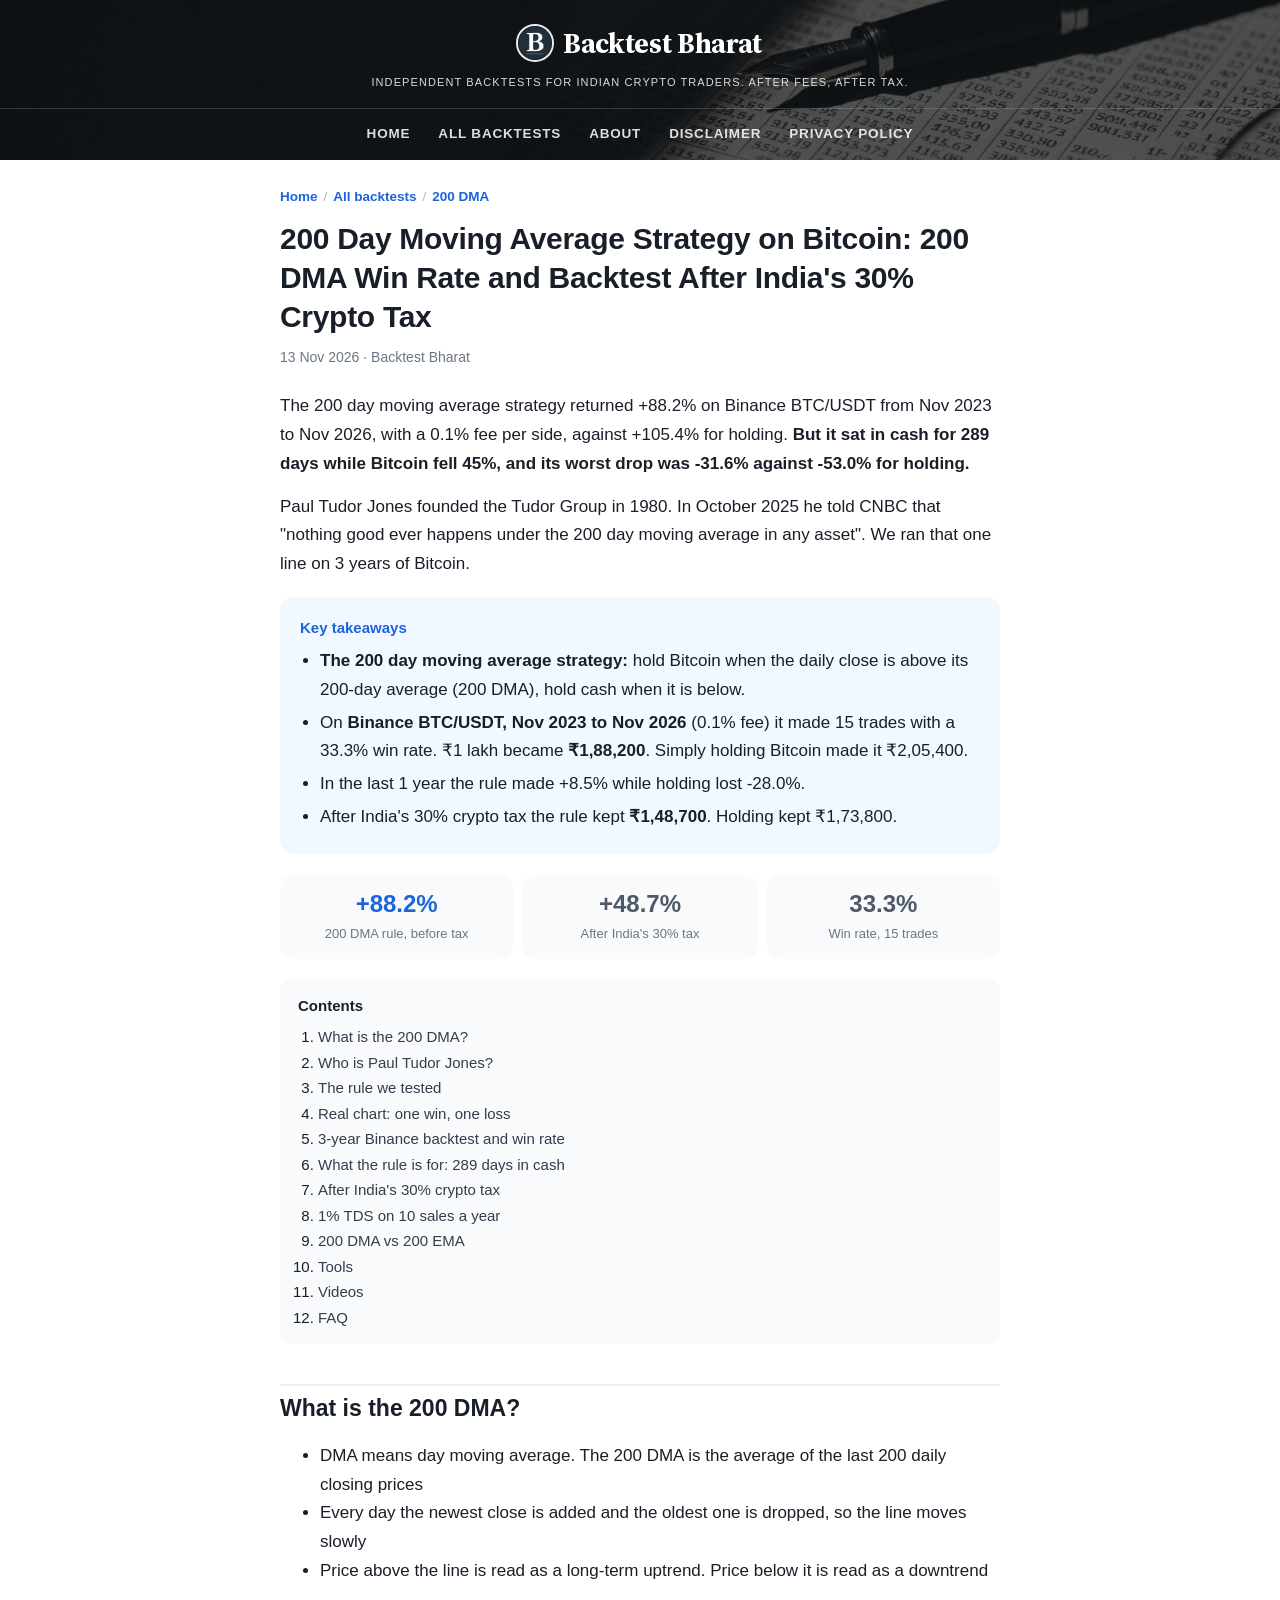
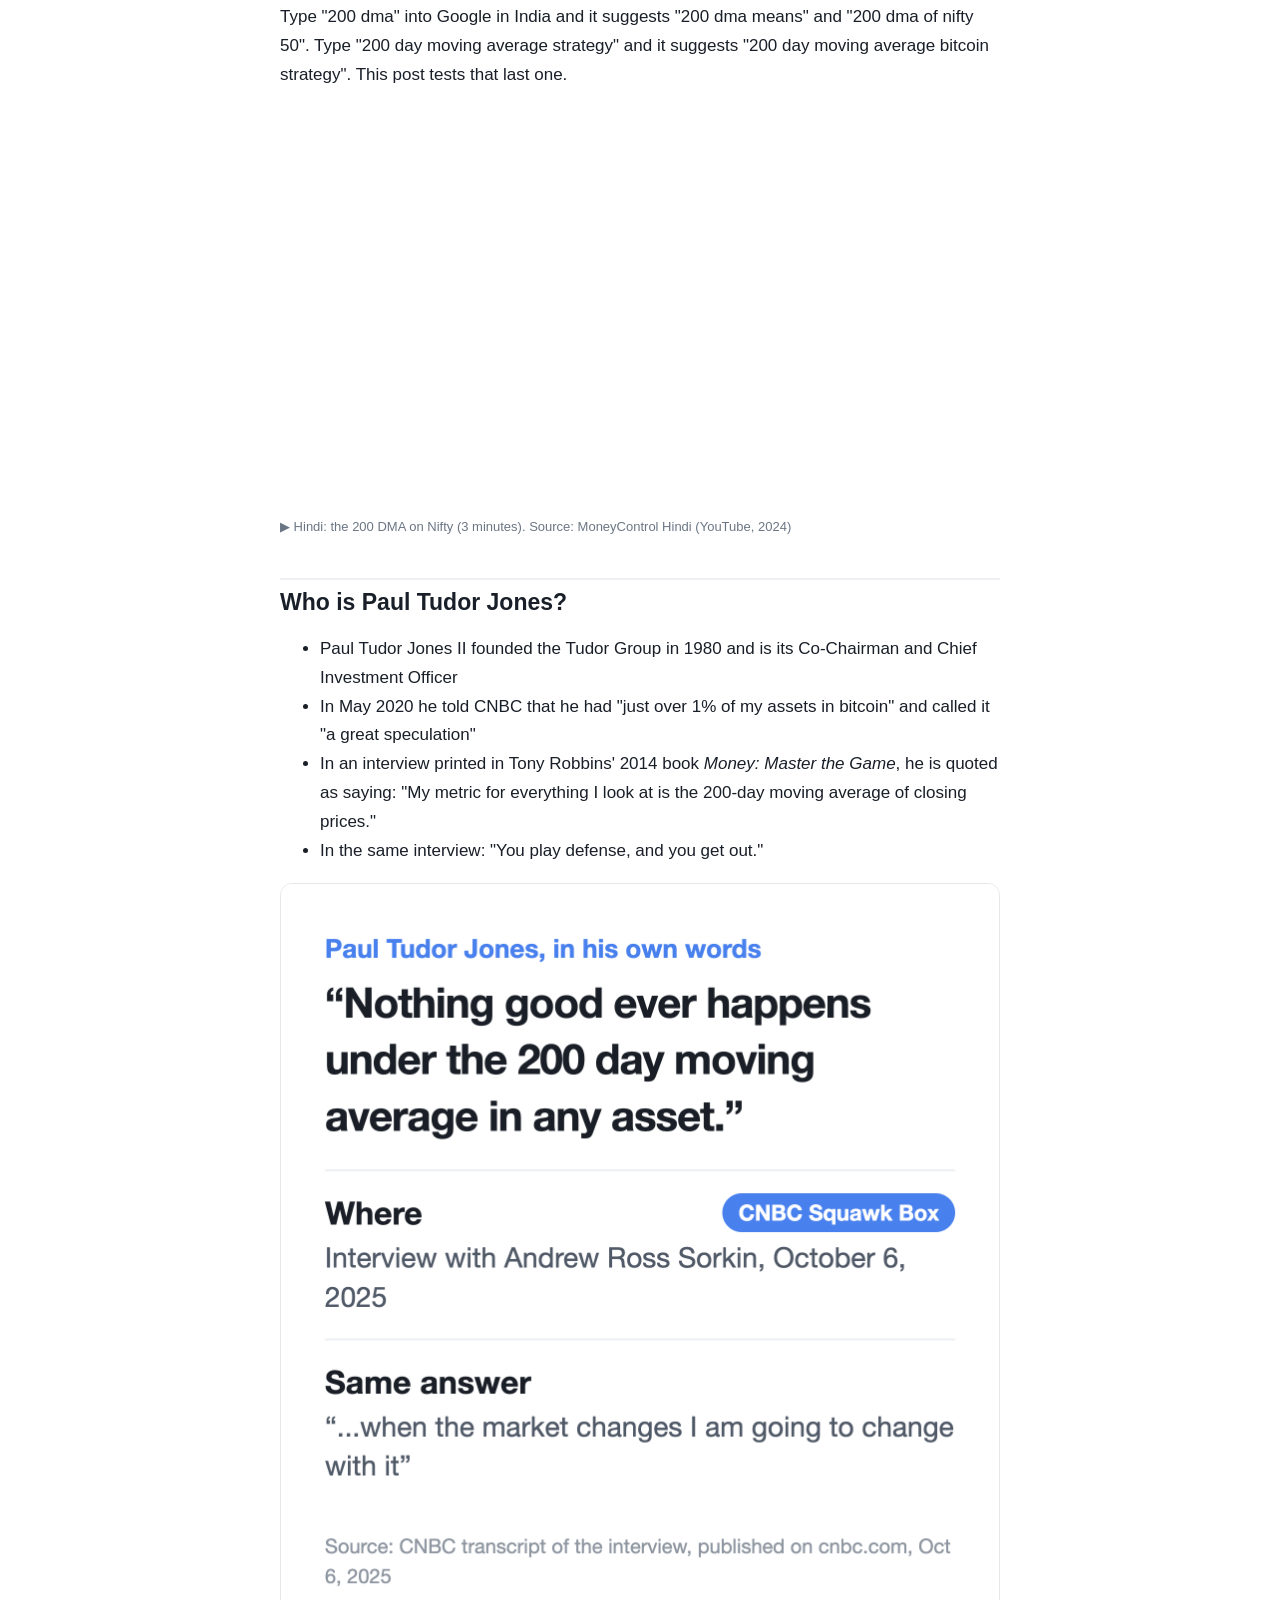
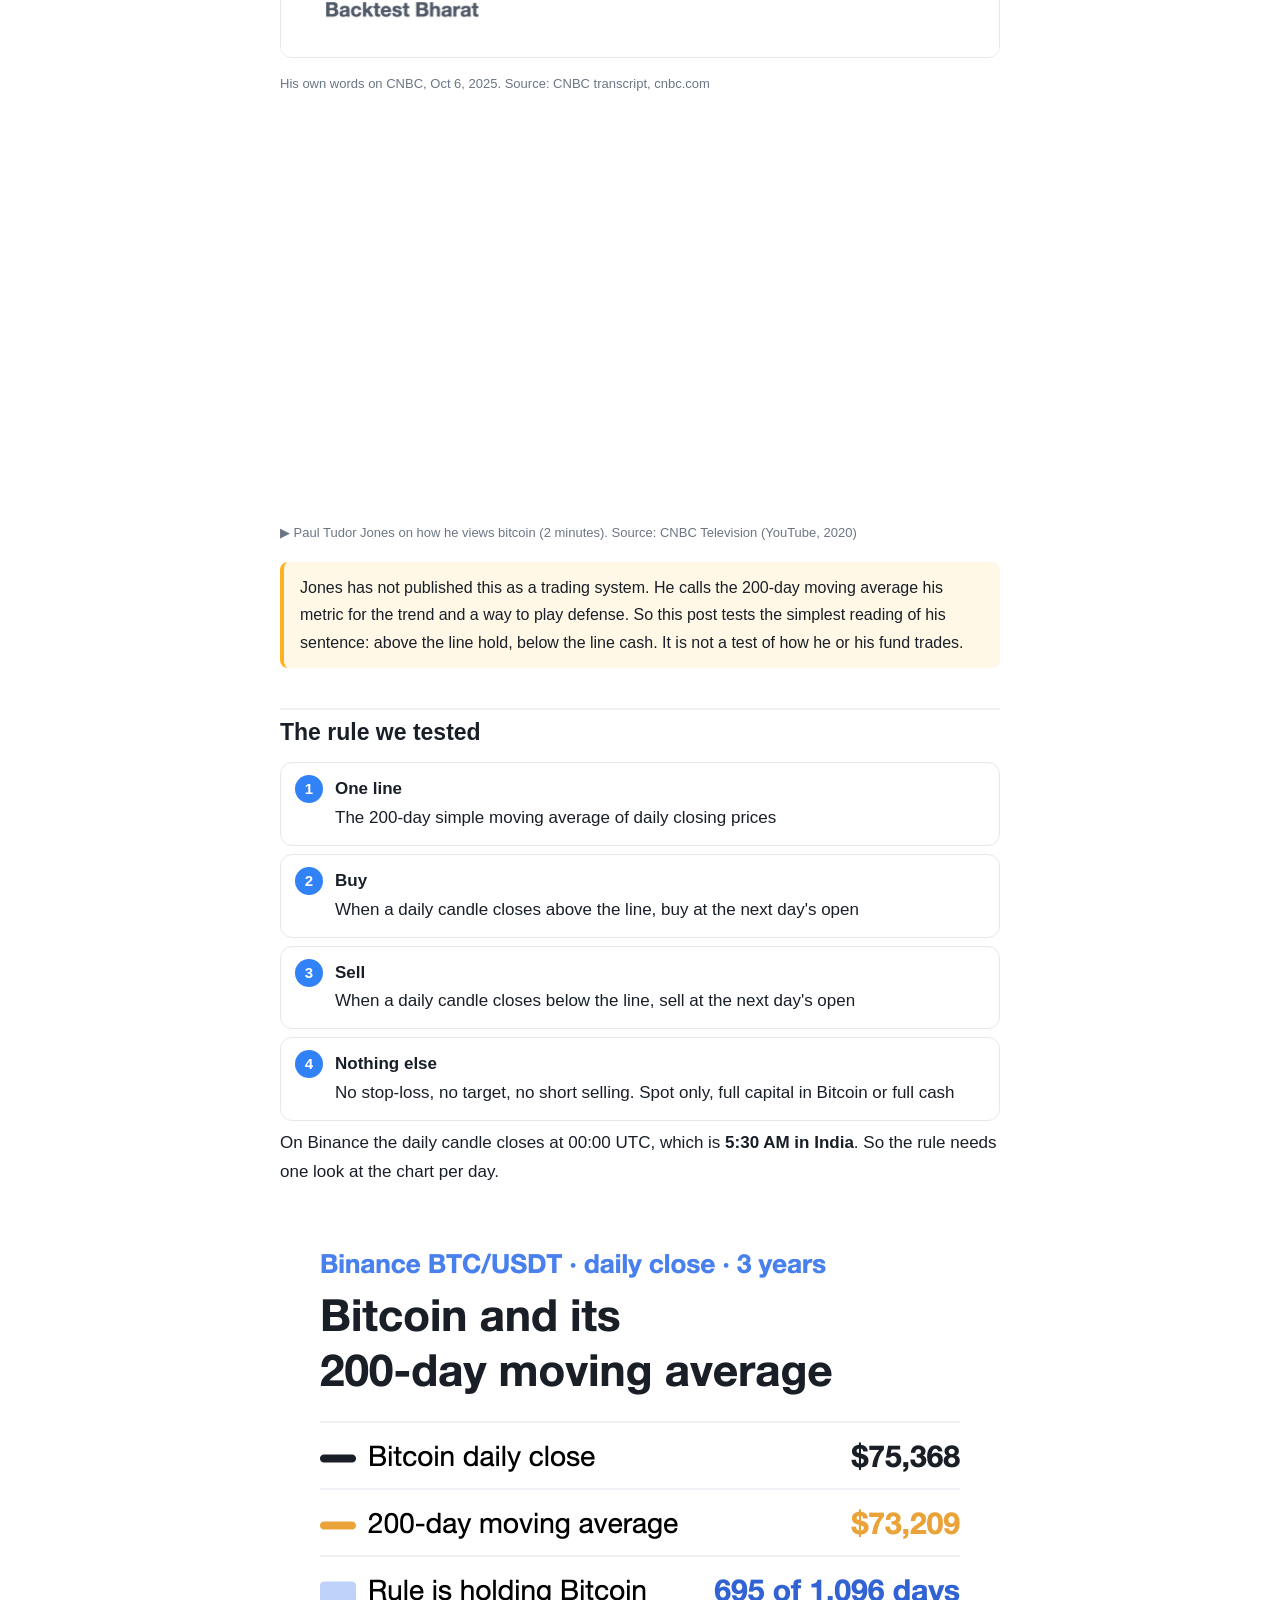
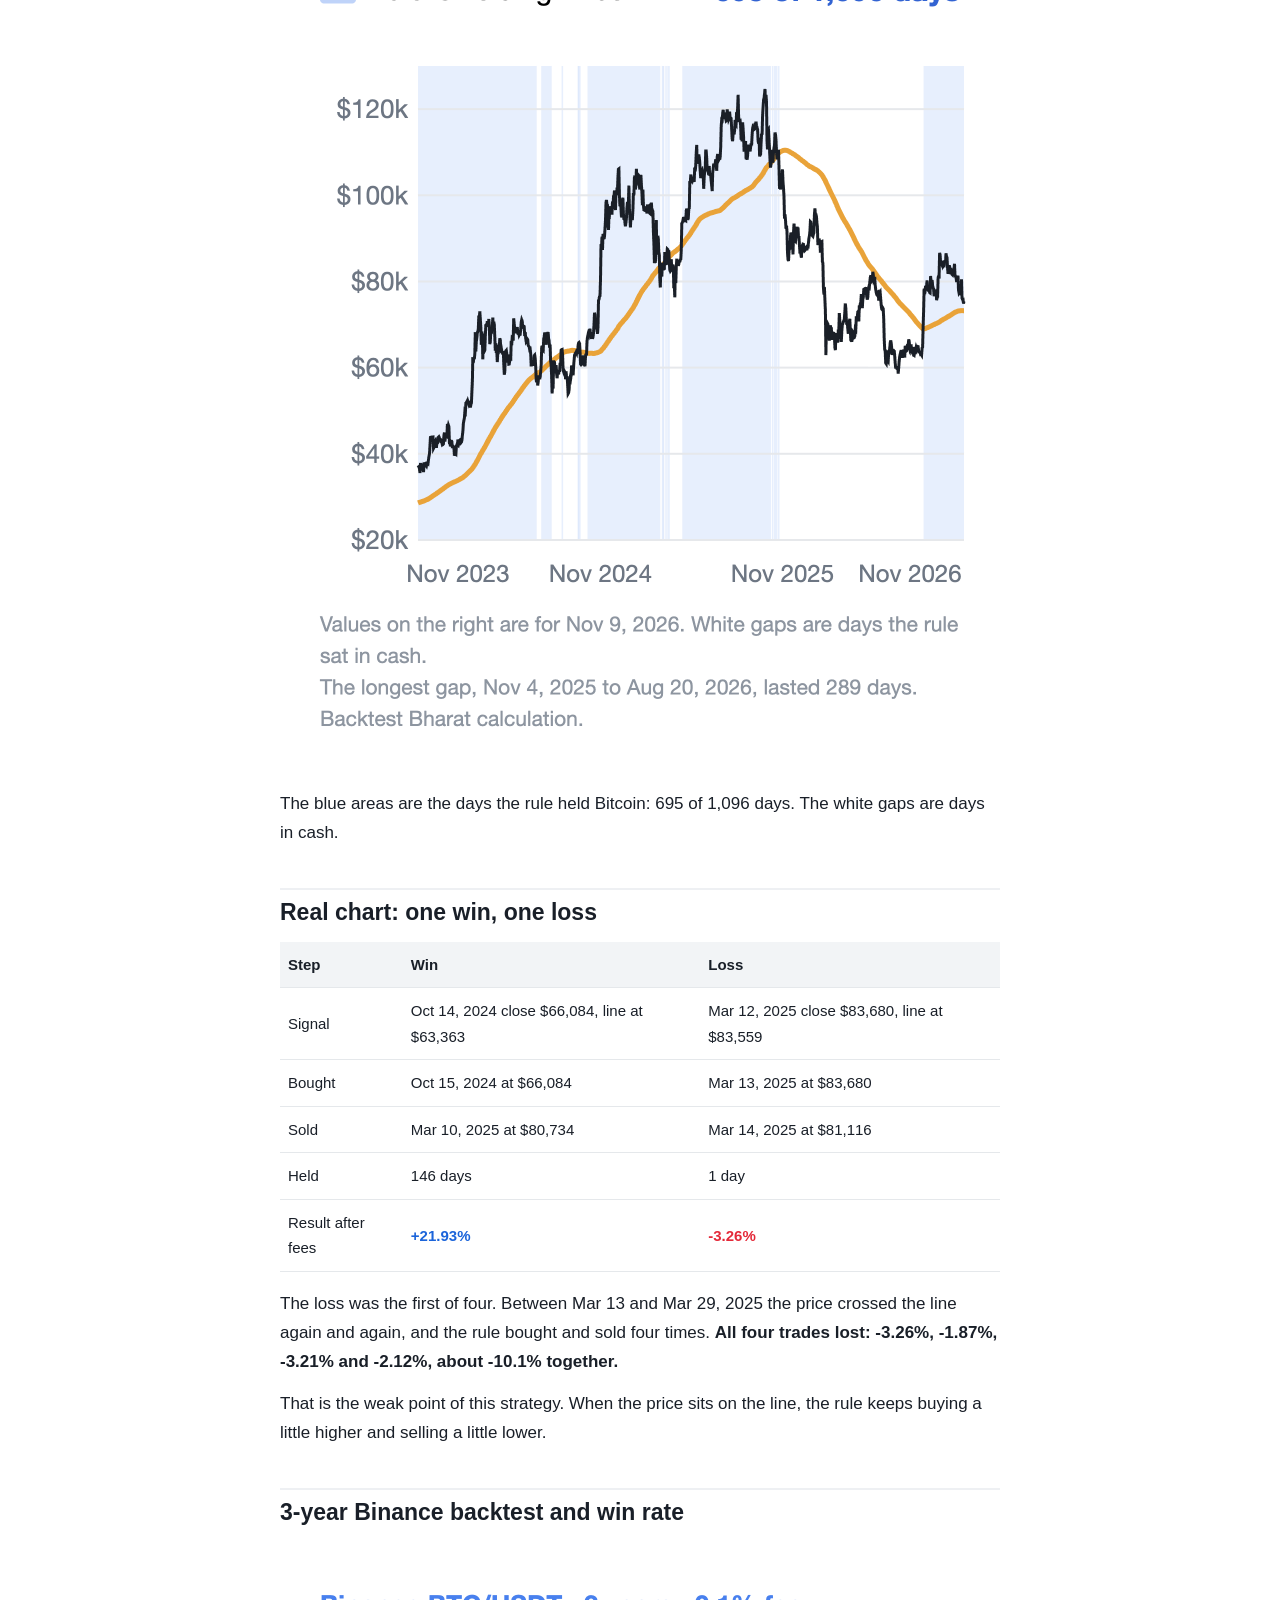
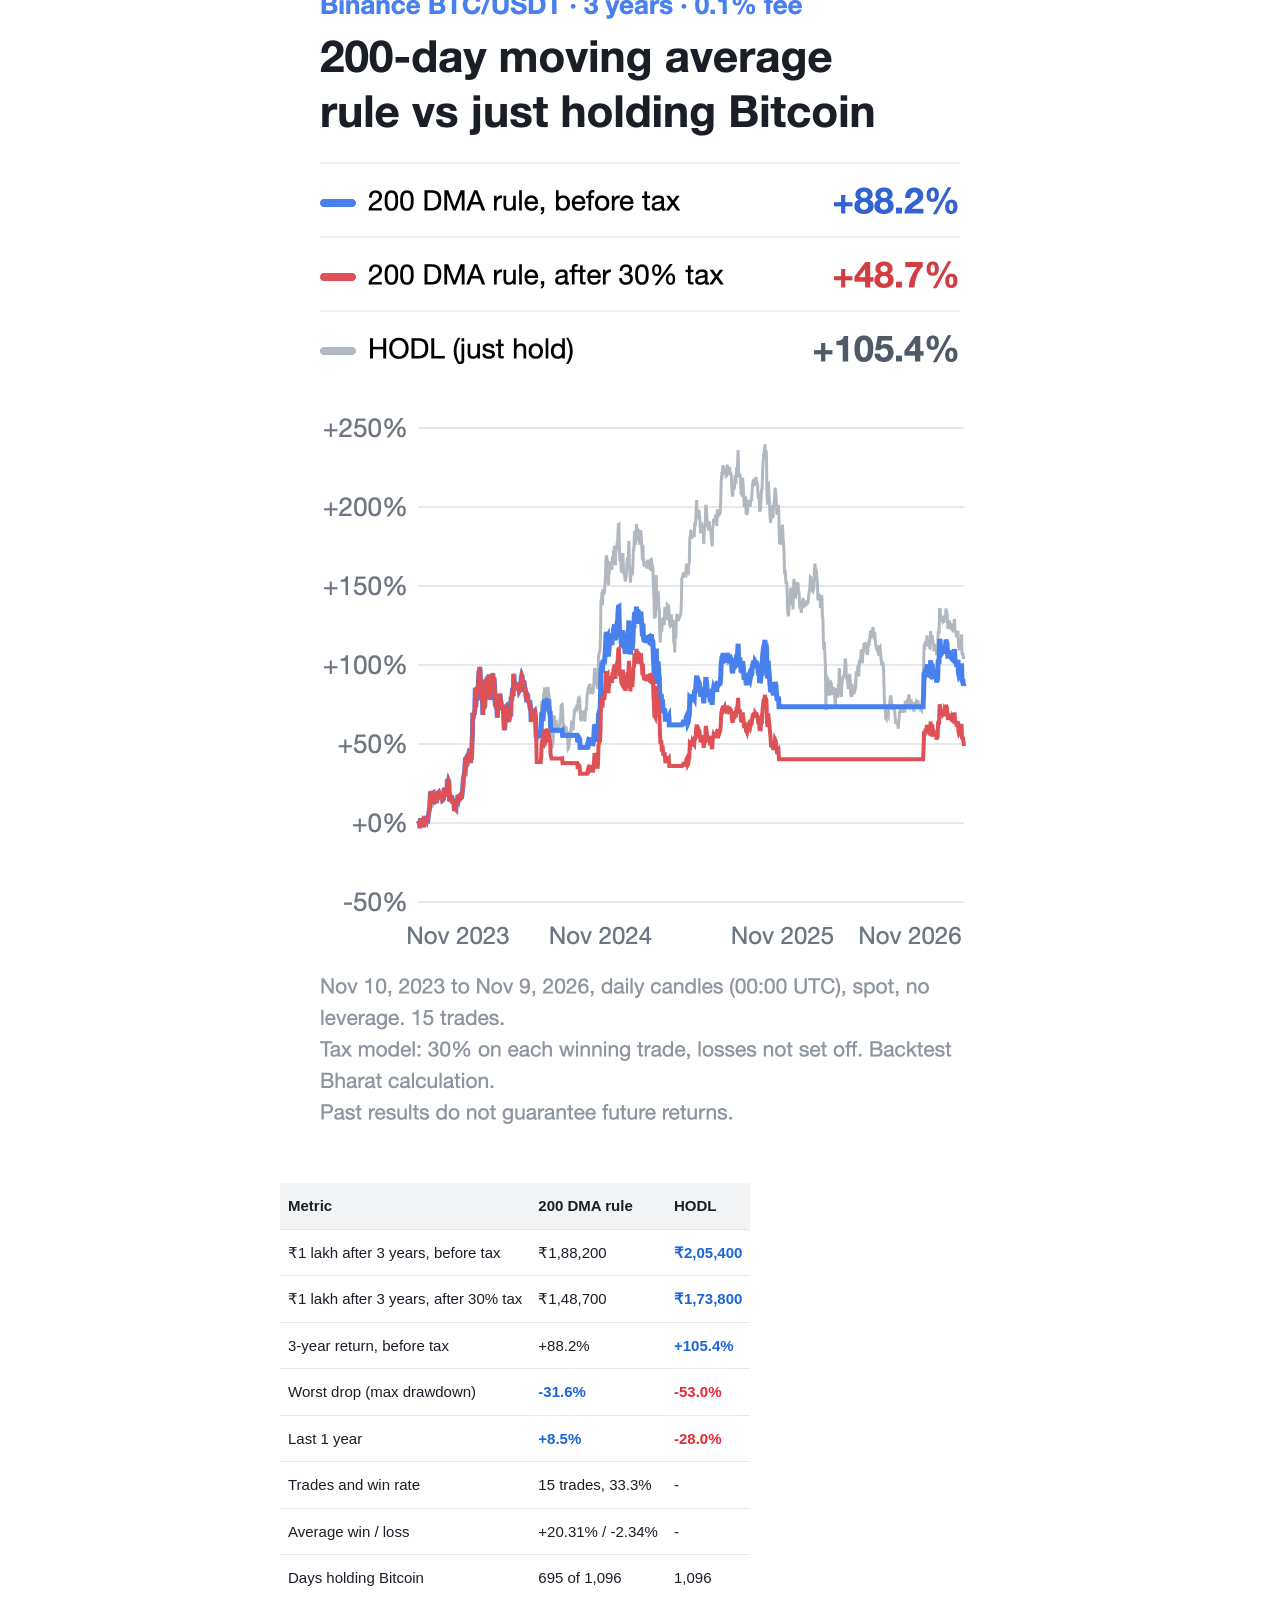
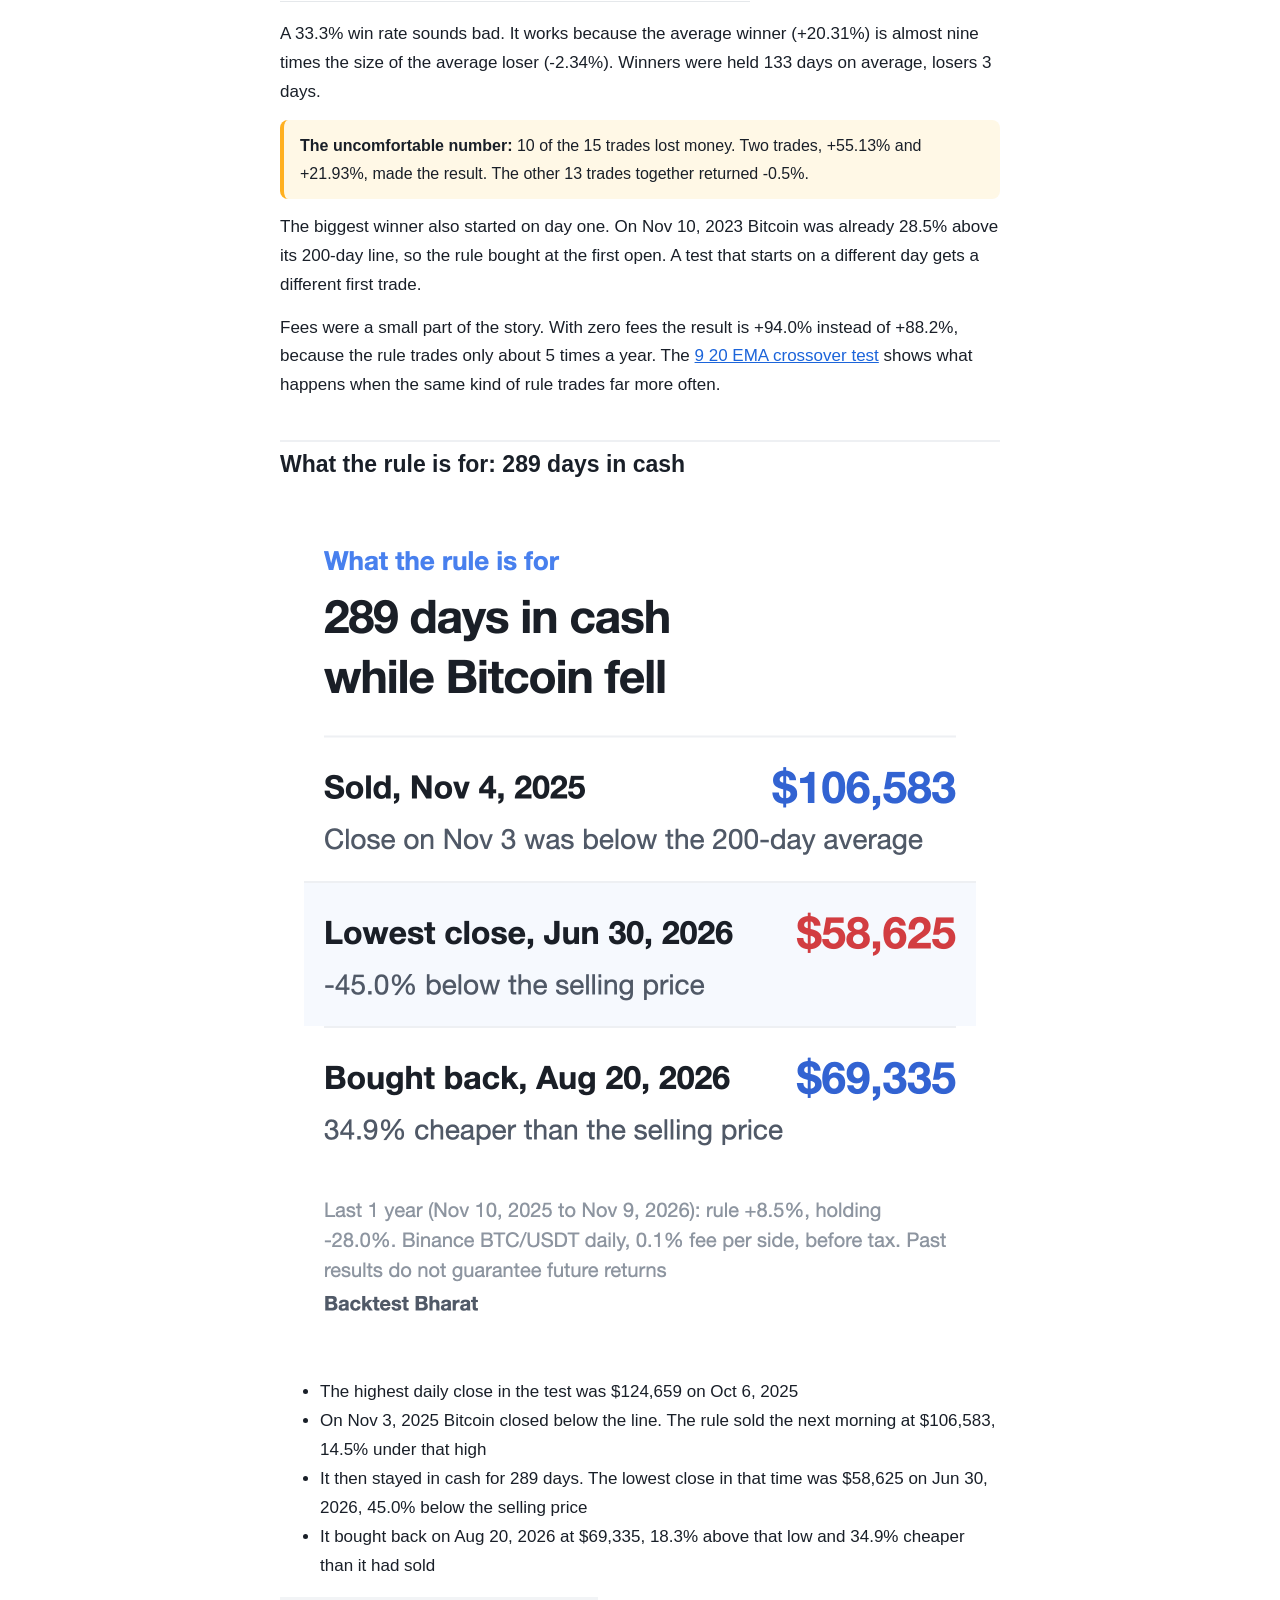
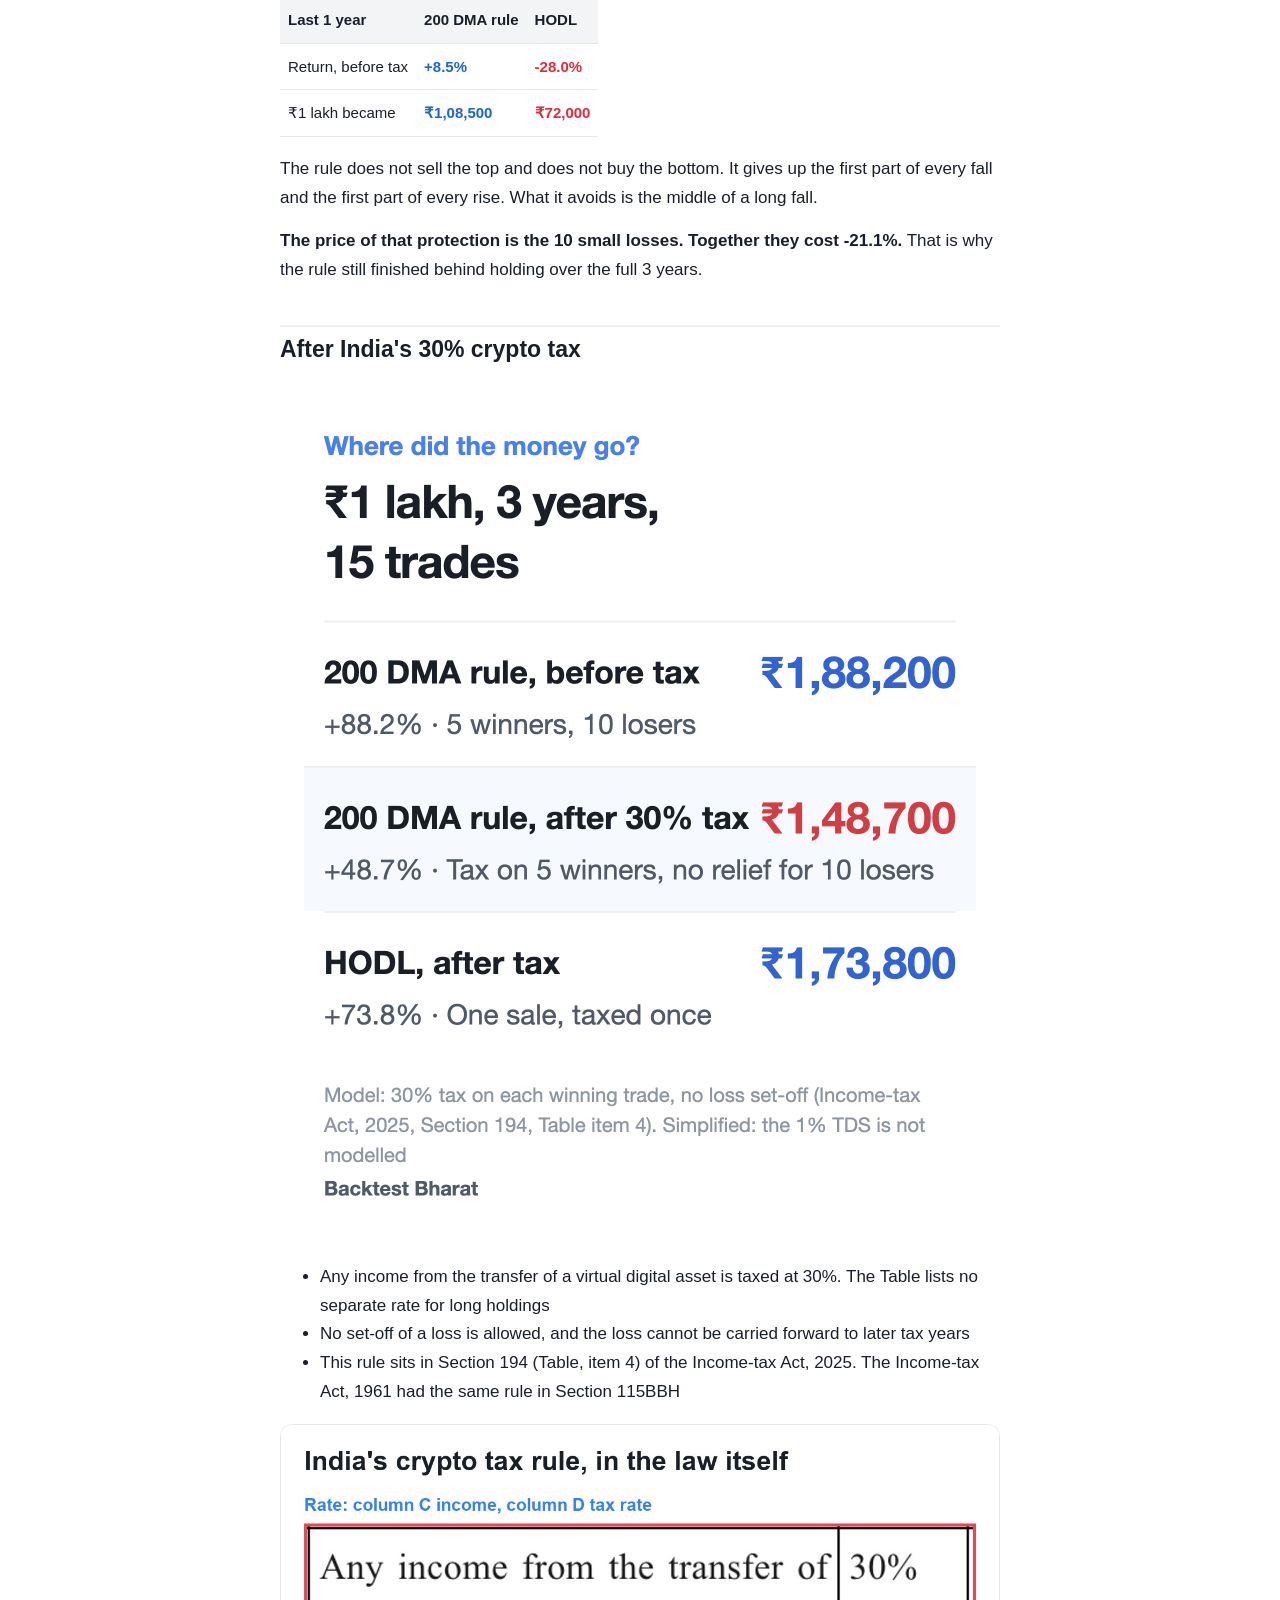
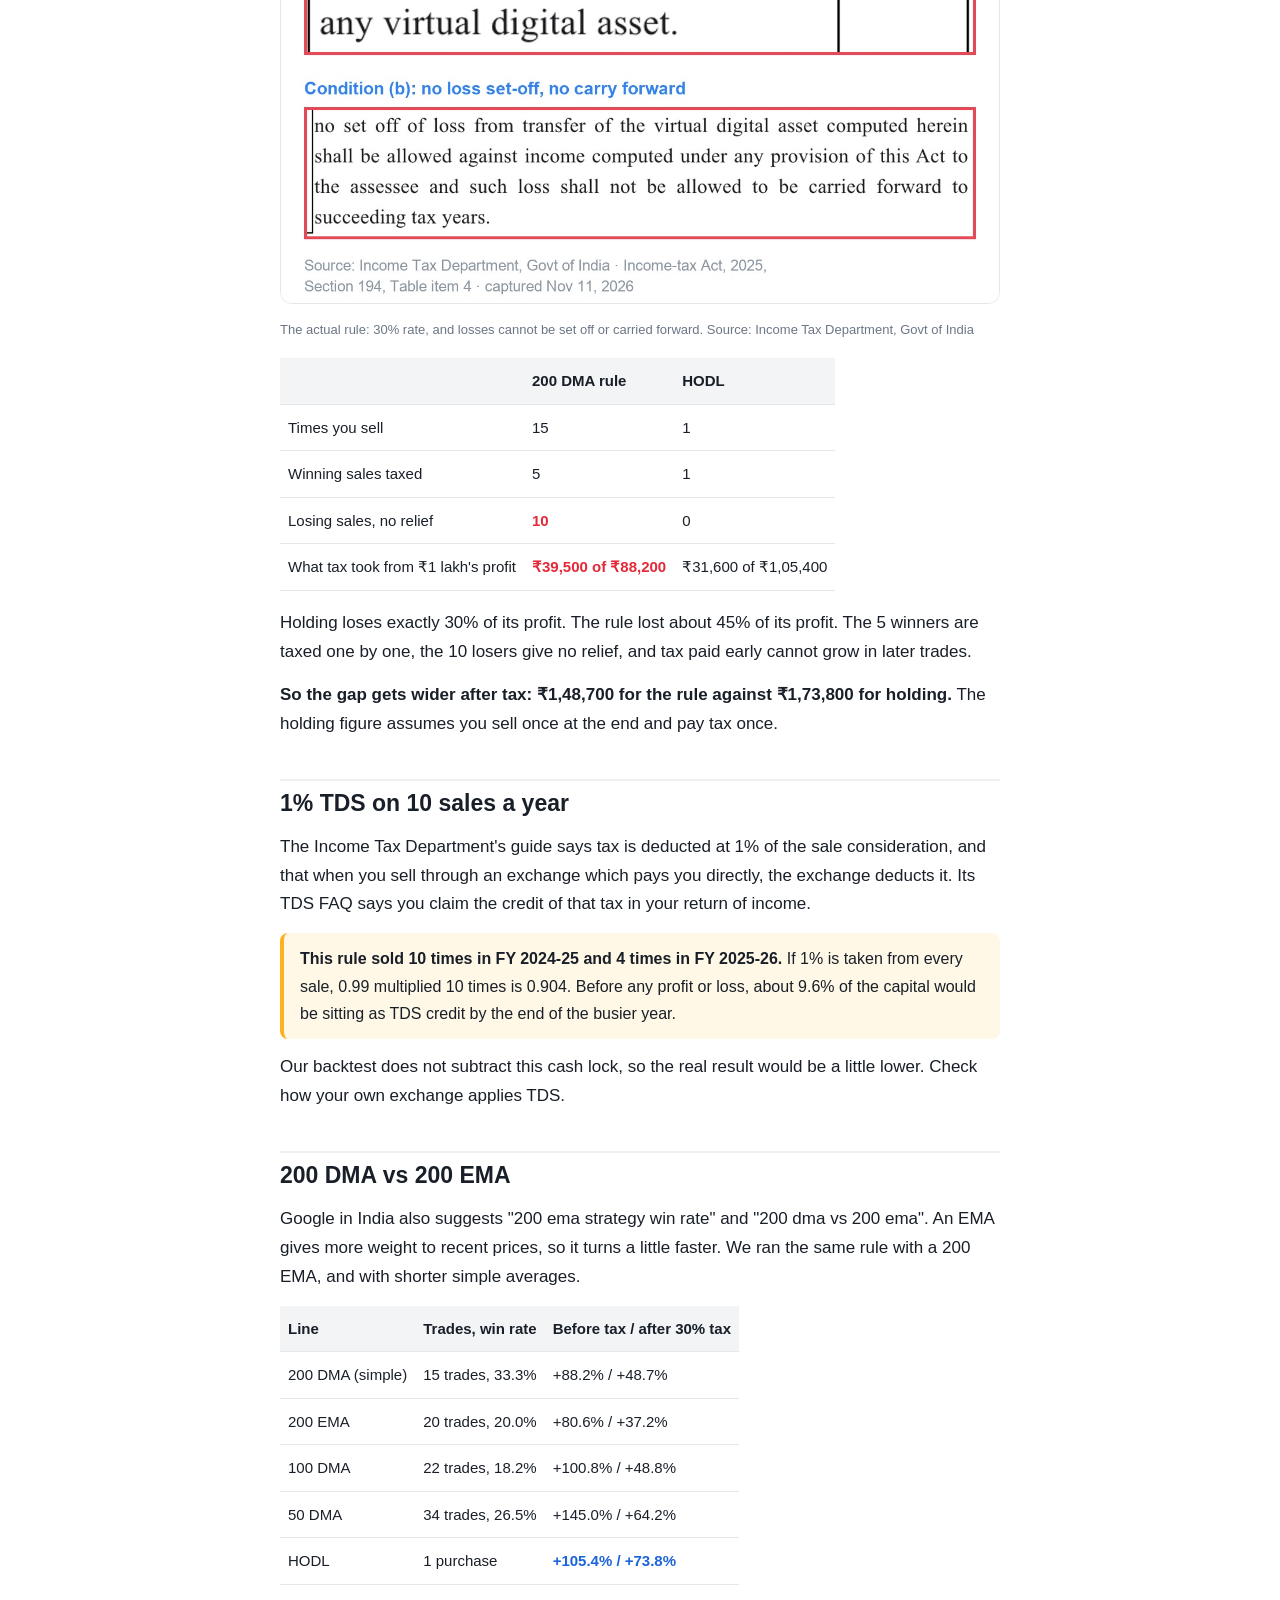
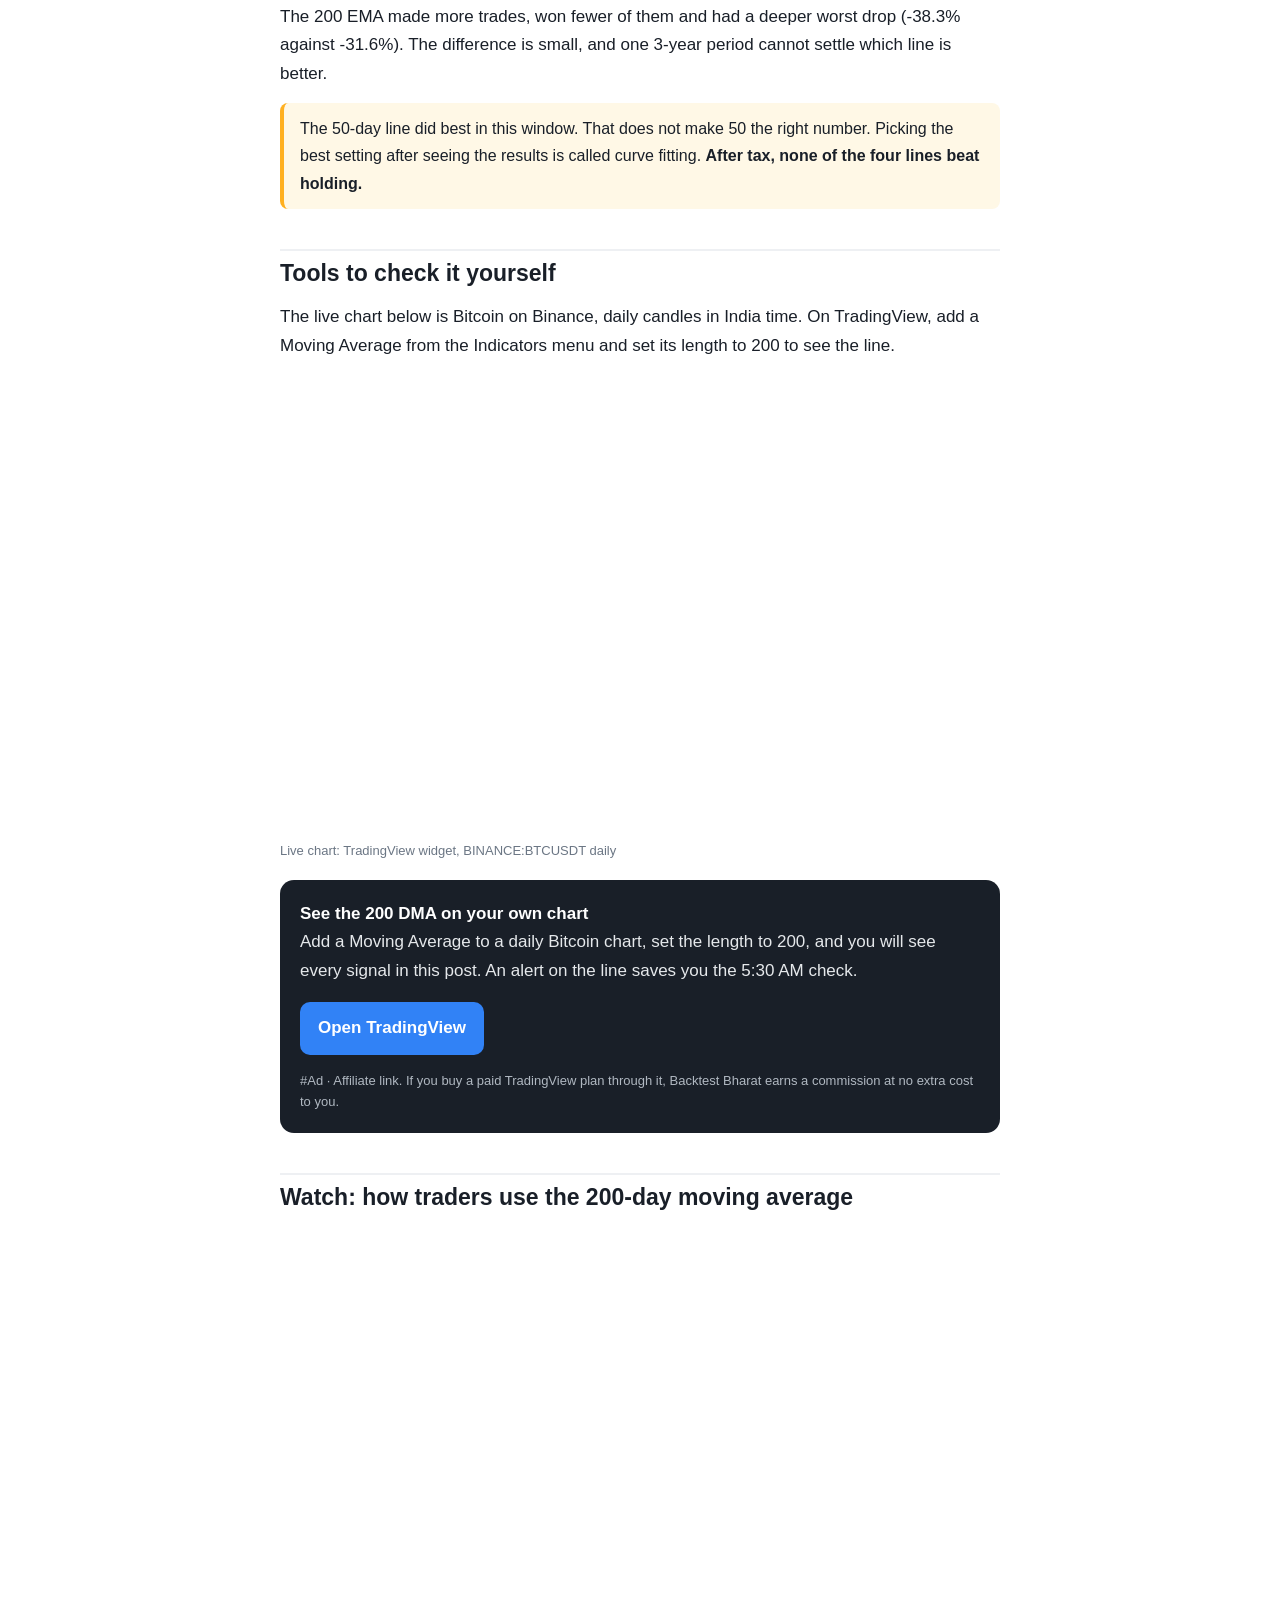
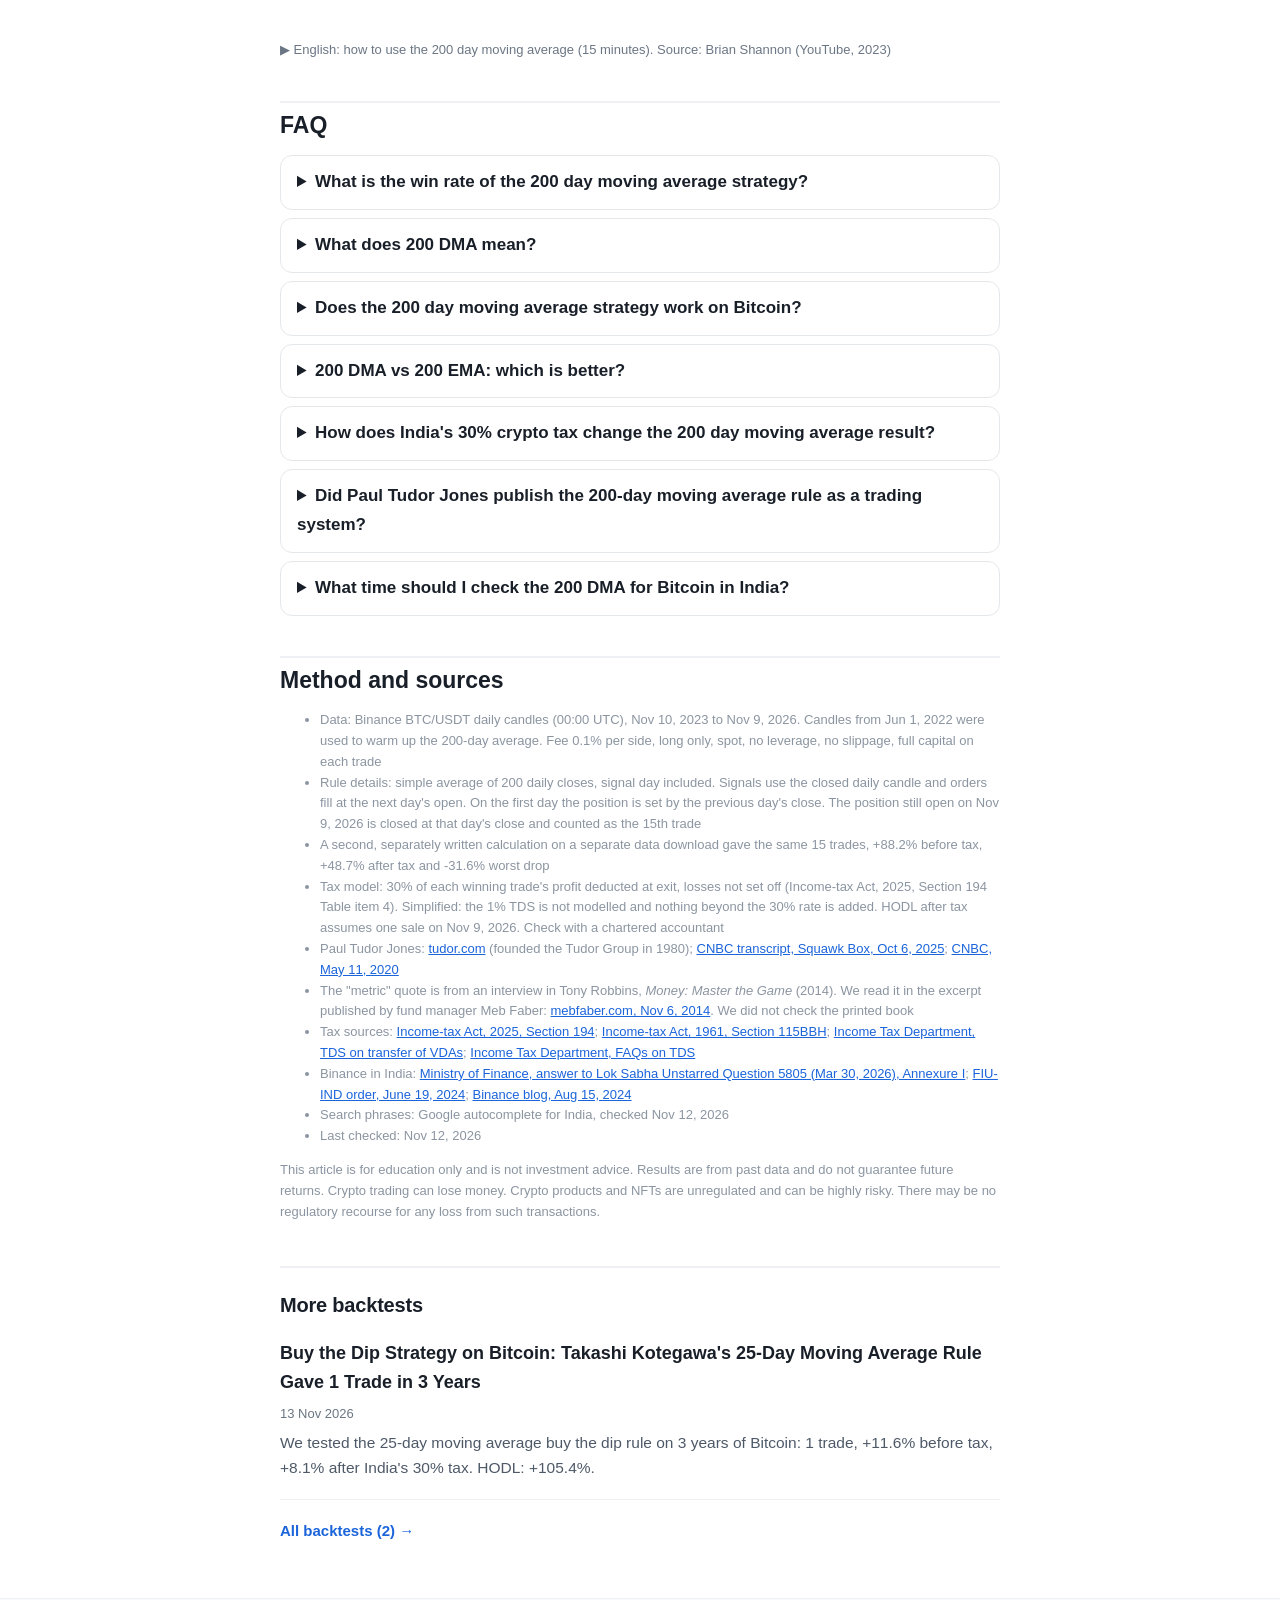
==== 200-day-moving-average-strategy-bitcoin-backtest-india-tax/index.html @ 48b68064 "Initial site: home, two posts, pages" ====
<!DOCTYPE html>
<html lang="en-IN">
<head>
<meta charset="utf-8">
<meta name="viewport" content="width=device-width, initial-scale=1">
<title>200 Day Moving Average Strategy on Bitcoin: 200 DMA Win Rate and Backtest After India&#x27;s 30% Crypto Tax</title>
<meta name="description" content="200 day moving average strategy on Bitcoin, 3-year backtest: 15 trades, 33.3% win rate, +88.2% before and +48.7% after India&#x27;s 30% tax.">
<link rel="canonical" href="https://backtestbharat.github.io/200-day-moving-average-strategy-bitcoin-backtest-india-tax/">
<meta property="og:site_name" content="Backtest Bharat">
<meta property="og:locale" content="en_IN">
<meta property="og:type" content="article">
<meta property="og:title" content="200 Day Moving Average Strategy on Bitcoin: 200 DMA Win Rate and Backtest After India&#x27;s 30% Crypto Tax">
<meta property="og:description" content="200 day moving average strategy on Bitcoin, 3-year backtest: 15 trades, 33.3% win rate, +88.2% before and +48.7% after India&#x27;s 30% tax.">
<meta property="og:url" content="https://backtestbharat.github.io/200-day-moving-average-strategy-bitcoin-backtest-india-tax/">
<meta property="og:image" content="https://backtestbharat.github.io/img/200-day-moving-average-strategy-bitcoin-backtest-india-tax/e9-chart_m.png">
<meta property="og:image:alt" content="200 day moving average strategy vs holding Bitcoin, Binance BTC/USDT 3-year backtest before and after India&#x27;s 30% crypto tax">
<meta name="twitter:card" content="summary_large_image">
<meta name="twitter:title" content="200 Day Moving Average Strategy on Bitcoin: 200 DMA Win Rate and Backtest After India&#x27;s 30% Crypto Tax">
<meta name="twitter:description" content="200 day moving average strategy on Bitcoin, 3-year backtest: 15 trades, 33.3% win rate, +88.2% before and +48.7% after India&#x27;s 30% tax.">
<meta name="twitter:image" content="https://backtestbharat.github.io/img/200-day-moving-average-strategy-bitcoin-backtest-india-tax/e9-chart_m.png">
<meta name="msvalidate.01" content="7EBCBE0DADDDE1FE188175B416DD3E2A">
<link rel="icon" type="image/png" sizes="180x180" href="/favicon.png">
<link rel="icon" type="image/png" sizes="192x192" href="/assets/bb-logo-192.png">
<link rel="apple-touch-icon" href="/apple-touch-icon.png">
<link rel="alternate" type="application/rss+xml" title="Backtest Bharat" href="/feed.xml">
<link rel="preload" href="/assets/fonts/source-serif-4-700-latin.woff2" as="font" type="font/woff2" crossorigin>
<link rel="stylesheet" href="/assets/site.css">
<meta property="article:published_time" content="2026-11-13T12:46:00+05:30">
<meta property="article:modified_time" content="2026-11-13T12:46:00+05:30">
<meta property="og:image:width" content="1440">
<meta property="og:image:height" content="2426">
<script type="application/ld+json">{"@context":"https://schema.org","@type":"Article","headline":"200 Day Moving Average Strategy on Bitcoin: 200 DMA Win Rate and Backtest After India's 30% Crypto Tax","description":"200 day moving average strategy on Bitcoin, 3-year backtest: 15 trades, 33.3% win rate, +88.2% before and +48.7% after India's 30% tax.","image":["https://backtestbharat.github.io/img/200-day-moving-average-strategy-bitcoin-backtest-india-tax/e9-chart_m.png"],"datePublished":"2026-11-13T12:46:00+05:30","dateModified":"2026-11-13T12:46:00+05:30","inLanguage":"en-IN","author":{"@type":"Organization","name":"Backtest Bharat","url":"https://backtestbharat.github.io/"},"publisher":{"@type":"Organization","name":"Backtest Bharat","url":"https://backtestbharat.github.io/","logo":{"@type":"ImageObject","url":"https://backtestbharat.github.io/assets/bb-logo-192.png","width":192,"height":192}},"mainEntityOfPage":{"@type":"WebPage","@id":"https://backtestbharat.github.io/200-day-moving-average-strategy-bitcoin-backtest-india-tax/"}}</script>
<script type="application/ld+json">{"@context":"https://schema.org","@type":"BreadcrumbList","itemListElement":[{"@type":"ListItem","position":1,"name":"Home","item":"https://backtestbharat.github.io/"},{"@type":"ListItem","position":2,"name":"All backtests","item":"https://backtestbharat.github.io/all-backtests/"},{"@type":"ListItem","position":3,"name":"200 Day Moving Average Strategy on Bitcoin: 200 DMA Win Rate and Backtest After India's 30% Crypto Tax","item":"https://backtestbharat.github.io/200-day-moving-average-strategy-bitcoin-backtest-india-tax/"}]}</script>
<style>
.thp{font-size:17px;line-height:1.7;color:#191f28;font-family:Inter,'Helvetica Neue',Arial,sans-serif}
.thp p{margin:0 0 14px}
.thp h2{font-size:23px;line-height:1.4;margin:40px 0 14px;padding-top:6px;border-top:2px solid #eef0f3;color:#191f28}
.thp .tldr{background:#f2f8ff;border-radius:14px;padding:18px 20px;margin:18px 0 22px}
.thp .tldr b.t{display:block;font-size:15px;color:#1b64da;margin-bottom:6px}
.thp .tldr ul{margin:0;padding-left:20px}.thp .tldr li{margin:4px 0}
.thp .stats{display:grid;grid-template-columns:repeat(3,1fr);gap:10px;margin:16px 0 20px}
.thp .stat{background:#f9fafb;border-radius:12px;padding:14px 10px;text-align:center}
.thp .stat .n{font-size:24px;font-weight:800;color:#1b64da;line-height:1.2}.thp .stat .n.g{color:#4e5968}.thp .stat .n.r{color:#e42939}
.thp .stat .l{font-size:13px;color:#6b7684;margin-top:4px}
.thp .toc{background:#f9fafb;border-radius:12px;padding:14px 18px;margin:0 0 10px;font-size:15px}
.thp .toc ol{margin:6px 0 0;padding-left:20px}.thp .toc a{color:#333d4b;text-decoration:none}
.thp .rule{display:flex;gap:12px;align-items:flex-start;background:#fff;border:1.5px solid #e5e8eb;border-radius:12px;padding:12px 14px;margin:8px 0}
.thp .rule .k{flex:none;width:28px;height:28px;border-radius:50%;background:#3182f6;color:#fff;font-weight:800;text-align:center;line-height:28px;font-size:15px}
.thp .rule b{display:block}
.thp .warn{background:#fff8e6;border-left:4px solid #ffb020;border-radius:8px;padding:12px 16px;margin:14px 0;font-size:16px}
.thp table{width:100%;border-collapse:collapse;font-size:15px;margin:10px 0 18px}
.thp th,.thp td{border-bottom:1px solid #e5e8eb;padding:10px 8px;text-align:left}.thp th{background:#f2f4f6;font-weight:700}
.thp td.up{color:#1b64da;font-weight:700}.thp td.dn{color:#e42939;font-weight:700}
.thp .cta{background:#191f28;color:#fff;border-radius:14px;padding:20px;margin:18px 0}
.thp .cta p{margin:0 0 12px;color:#e5e8eb}.thp .cta b{color:#fff}
.thp .btn{display:inline-block;background:#3182f6;color:#fff!important;text-decoration:none;font-weight:700;border-radius:10px;padding:12px 18px;margin:4px 6px 4px 0}
.thp .btn.w{background:#fff;color:#191f28!important}
.thp .small{font-size:13px;color:#8b95a1;line-height:1.6}
.thp details{border:1.5px solid #e5e8eb;border-radius:12px;padding:12px 16px;margin:8px 0}
.thp summary{font-weight:700;cursor:pointer}
.thp details p{margin:10px 0 0}
@media(max-width:480px){.thp{font-size:16px}.thp .stats{grid-template-columns:1fr 1fr 1fr;gap:6px}.thp .stat .n{font-size:19px}.thp h2{font-size:20px}}
</style>
<style>.thp .bnx{display:none;background:#fff8e1;border:2px solid #f0b90b;border-radius:14px;padding:18px 20px;margin:16px 0}.thp .bnx .btn{background:#f0b90b;color:#191f28!important}.thp .asci{font-size:13px;font-weight:700;color:#4e5968;margin:0 0 10px}</style>
</head>
<body>
<a class="skip" href="#main">Skip to content</a>
<header class="site-head compact">
<p class="brand"><a href="/"><img src="/assets/bb-logo-96.png" alt="" width="96" height="96"><span>Backtest Bharat</span></a></p>
<p class="tag">Independent backtests for Indian crypto traders. After fees, after tax.</p>
<nav class="tabs" aria-label="Main"><a href="/">Home</a><a href="/all-backtests/">All Backtests</a><a href="/about/">About</a><a href="/disclaimer/">Disclaimer</a><a href="/privacy-policy/">Privacy Policy</a></nav>
</header>
<main id="main">
<article>
<nav class="bbcrumb" aria-label="Breadcrumb"><a href="/">Home</a><i aria-hidden="true">/</i><a href="/all-backtests/">All backtests</a><i aria-hidden="true">/</i><a href="/all-backtests/#200-dma">200 DMA</a></nav>
<h1 class="page-title">200 Day Moving Average Strategy on Bitcoin: 200 DMA Win Rate and Backtest After India&#x27;s 30% Crypto Tax</h1>
<p class="post-meta"><time datetime="2026-11-13T12:46:00+05:30">13 Nov 2026</time> · Backtest Bharat</p>
<div class="post-body">
<div class="thp">
<p>The 200 day moving average strategy returned +88.2% on Binance BTC/USDT from Nov 2023 to Nov 2026, with a 0.1% fee per side, against +105.4% for holding. <b>But it sat in cash for 289 days while Bitcoin fell 45%, and its worst drop was -31.6% against -53.0% for holding.</b></p>
<p>Paul Tudor Jones founded the Tudor Group in 1980. In October 2025 he told CNBC that "nothing good ever happens under the 200 day moving average in any asset". We ran that one line on 3 years of Bitcoin.</p>

<div class="tldr"><b class="t">Key takeaways</b>
<ul>
<li><b>The 200 day moving average strategy:</b> hold Bitcoin when the daily close is above its 200-day average (200 DMA), hold cash when it is below.</li>
<li>On <b>Binance BTC/USDT, Nov 2023 to Nov 2026</b> (0.1% fee) it made 15 trades with a 33.3% win rate. ₹1 lakh became <b>₹1,88,200</b>. Simply holding Bitcoin made it ₹2,05,400.</li>
<li>In the last 1 year the rule made +8.5% while holding lost -28.0%.</li>
<li>After India's 30% crypto tax the rule kept <b>₹1,48,700</b>. Holding kept ₹1,73,800.</li>
</ul></div>

<div class="stats">
<div class="stat"><div class="n">+88.2%</div><div class="l">200 DMA rule, before tax</div></div>
<div class="stat"><div class="n g">+48.7%</div><div class="l">After India's 30% tax</div></div>
<div class="stat"><div class="n g">33.3%</div><div class="l">Win rate, 15 trades</div></div>
</div>

<div class="toc"><b>Contents</b><ol>
<li><a href="#what">What is the 200 DMA?</a></li>
<li><a href="#who">Who is Paul Tudor Jones?</a></li>
<li><a href="#rules">The rule we tested</a></li>
<li><a href="#example">Real chart: one win, one loss</a></li>
<li><a href="#result">3-year Binance backtest and win rate</a></li>
<li><a href="#defence">What the rule is for: 289 days in cash</a></li>
<li><a href="#tax">After India's 30% crypto tax</a></li>
<li><a href="#tds">1% TDS on 10 sales a year</a></li>
<li><a href="#ema">200 DMA vs 200 EMA</a></li>
<li><a href="#tools">Tools</a></li>
<li><a href="#watch">Videos</a></li>
<li><a href="#faq">FAQ</a></li>
</ol></div>

<h2 id="what">What is the 200 DMA?</h2>
<ul>
<li>DMA means day moving average. The 200 DMA is the average of the last 200 daily closing prices</li>
<li>Every day the newest close is added and the oldest one is dropped, so the line moves slowly</li>
<li>Price above the line is read as a long-term uptrend. Price below it is read as a downtrend</li>
</ul>
<p>Type "200 dma" into Google in India and it suggests "200 dma means" and "200 dma of nifty 50". Type "200 day moving average strategy" and it suggests "200 day moving average bitcoin strategy". This post tests that last one.</p>
<div style="position:relative;padding-bottom:56.25%;height:0;overflow:hidden;border-radius:12px;margin:16px 0 6px"><iframe src="https://www.youtube-nocookie.com/embed/Mcp_l8ftbJ0" title="Nifty 200 DMA को समझ लेंगे तो मार्केट समझ लेंगे" loading="lazy" style="position:absolute;top:0;left:0;width:100%;height:100%;border:0" allow="accelerometer; encrypted-media; gyroscope; picture-in-picture" allowfullscreen></iframe></div>
<p class="small" style="margin:0 0 18px;color:#6b7684">▶ Hindi: the 200 DMA on Nifty (3 minutes). Source: MoneyControl Hindi (YouTube, 2024)</p>

<h2 id="who">Who is Paul Tudor Jones?</h2>
<ul>
<li>Paul Tudor Jones II founded the Tudor Group in 1980 and is its Co-Chairman and Chief Investment Officer</li>
<li>In May 2020 he told CNBC that he had "just over 1% of my assets in bitcoin" and called it "a great speculation"</li>
<li>In an interview printed in Tony Robbins' 2014 book <i>Money: Master the Game</i>, he is quoted as saying: "My metric for everything I look at is the 200-day moving average of closing prices."</li>
<li>In the same interview: "You play defense, and you get out."</li>
</ul>
<div class="separator" style="text-align:center;margin:16px 0 6px"><img src="/img/200-day-moving-average-strategy-bitcoin-backtest-india-tax/e9-quote.png" alt="Paul Tudor Jones on CNBC Squawk Box, Oct 6, 2025: nothing good ever happens under the 200 day moving average in any asset" style="max-width:100%;height:auto;border-radius:12px;border:1px solid #e5e8eb" border="0" width="1440" height="1550" /></div>
<p class="small" style="margin:0 0 18px;color:#6b7684">His own words on CNBC, Oct 6, 2025. Source: CNBC transcript, cnbc.com</p>
<div style="position:relative;padding-bottom:56.25%;height:0;overflow:hidden;border-radius:12px;margin:16px 0 6px"><iframe src="https://www.youtube-nocookie.com/embed/SmH1avX_RVc" title="Paul Tudor Jones on bitcoin: It&#x27;s like investing early in a tech company" loading="lazy" style="position:absolute;top:0;left:0;width:100%;height:100%;border:0" allow="accelerometer; encrypted-media; gyroscope; picture-in-picture" allowfullscreen></iframe></div>
<p class="small" style="margin:0 0 18px;color:#6b7684">▶ Paul Tudor Jones on how he views bitcoin (2 minutes). Source: CNBC Television (YouTube, 2020)</p>
<div class="warn">Jones has not published this as a trading system. He calls the 200-day moving average his metric for the trend and a way to play defense. So this post tests the simplest reading of his sentence: above the line hold, below the line cash. It is not a test of how he or his fund trades.</div>

<h2 id="rules">The rule we tested</h2>
<div class="rule"><span class="k">1</span><div><b>One line</b>The 200-day simple moving average of daily closing prices</div></div>
<div class="rule"><span class="k">2</span><div><b>Buy</b>When a daily candle closes above the line, buy at the next day's open</div></div>
<div class="rule"><span class="k">3</span><div><b>Sell</b>When a daily candle closes below the line, sell at the next day's open</div></div>
<div class="rule"><span class="k">4</span><div><b>Nothing else</b>No stop-loss, no target, no short selling. Spot only, full capital in Bitcoin or full cash</div></div>
<p>On Binance the daily candle closes at 00:00 UTC, which is <b>5:30 AM in India</b>. So the rule needs one look at the chart per day.</p>
<div class="separator" style="text-align:center;margin:16px 0 16px"><img src="/img/200-day-moving-average-strategy-bitcoin-backtest-india-tax/e9-price.png" alt="Bitcoin daily close and its 200-day moving average (200 DMA), Nov 2023 to Nov 2026, with the days the rule held Bitcoin shaded" style="max-width:100%;height:auto;border-radius:12px" border="0" width="1440" height="2322" loading="lazy" /></div>
<p>The blue areas are the days the rule held Bitcoin: 695 of 1,096 days. The white gaps are days in cash.</p>

<h2 id="example">Real chart: one win, one loss</h2>
<table>
<tr><th>Step</th><th>Win</th><th>Loss</th></tr>
<tr><td>Signal</td><td>Oct 14, 2024 close $66,084, line at $63,363</td><td>Mar 12, 2025 close $83,680, line at $83,559</td></tr>
<tr><td>Bought</td><td>Oct 15, 2024 at $66,084</td><td>Mar 13, 2025 at $83,680</td></tr>
<tr><td>Sold</td><td>Mar 10, 2025 at $80,734</td><td>Mar 14, 2025 at $81,116</td></tr>
<tr><td>Held</td><td>146 days</td><td>1 day</td></tr>
<tr><td>Result after fees</td><td class="up">+21.93%</td><td class="dn">-3.26%</td></tr>
</table>
<p>The loss was the first of four. Between Mar 13 and Mar 29, 2025 the price crossed the line again and again, and the rule bought and sold four times. <b>All four trades lost: -3.26%, -1.87%, -3.21% and -2.12%, about -10.1% together.</b></p>
<p>That is the weak point of this strategy. When the price sits on the line, the rule keeps buying a little higher and selling a little lower.</p>

<h2 id="result">3-year Binance backtest and win rate</h2>
<div class="separator" style="text-align:center;margin:16px 0 16px"><img src="/img/200-day-moving-average-strategy-bitcoin-backtest-india-tax/e9-chart_m.png" alt="200 day moving average strategy vs holding Bitcoin, Binance BTC/USDT 3-year backtest before and after India&#x27;s 30% crypto tax" style="max-width:100%;height:auto;border-radius:12px" border="0" width="1440" height="2426" loading="lazy" /></div>
<table>
<tr><th>Metric</th><th>200 DMA rule</th><th>HODL</th></tr>
<tr><td>₹1 lakh after 3 years, before tax</td><td>₹1,88,200</td><td class="up">₹2,05,400</td></tr>
<tr><td>₹1 lakh after 3 years, after 30% tax</td><td>₹1,48,700</td><td class="up">₹1,73,800</td></tr>
<tr><td>3-year return, before tax</td><td>+88.2%</td><td class="up">+105.4%</td></tr>
<tr><td>Worst drop (max drawdown)</td><td class="up">-31.6%</td><td class="dn">-53.0%</td></tr>
<tr><td>Last 1 year</td><td class="up">+8.5%</td><td class="dn">-28.0%</td></tr>
<tr><td>Trades and win rate</td><td>15 trades, 33.3%</td><td>-</td></tr>
<tr><td>Average win / loss</td><td>+20.31% / -2.34%</td><td>-</td></tr>
<tr><td>Days holding Bitcoin</td><td>695 of 1,096</td><td>1,096</td></tr>
</table>
<p>A 33.3% win rate sounds bad. It works because the average winner (+20.31%) is almost nine times the size of the average loser (-2.34%). Winners were held 133 days on average, losers 3 days.</p>
<div class="warn"><b>The uncomfortable number:</b> 10 of the 15 trades lost money. Two trades, +55.13% and +21.93%, made the result. The other 13 trades together returned -0.5%.</div>
<p>The biggest winner also started on day one. On Nov 10, 2023 Bitcoin was already 28.5% above its 200-day line, so the rule bought at the first open. A test that starts on a different day gets a different first trade.</p>
<p>Fees were a small part of the story. With zero fees the result is +94.0% instead of +88.2%, because the rule trades only about 5 times a year. The <a href="https://backtestbharat.blogspot.com/2026/11/9-20-ema-strategy-win-rate-bitcoin-backtest-india-tax.html">9 20 EMA crossover test</a> shows what happens when the same kind of rule trades far more often.</p>

<h2 id="defence">What the rule is for: 289 days in cash</h2>
<div class="separator" style="text-align:center;margin:16px 0 16px"><img src="/img/200-day-moving-average-strategy-bitcoin-backtest-india-tax/e9-cash.png" alt="200 DMA rule on Bitcoin: sold Nov 4, 2025 at $106,583, lowest close $58,625 on Jun 30, 2026, bought back Aug 20, 2026 at $69,335" style="max-width:100%;height:auto;border-radius:12px" border="0" width="1440" height="1710" loading="lazy" /></div>
<ul>
<li>The highest daily close in the test was $124,659 on Oct 6, 2025</li>
<li>On Nov 3, 2025 Bitcoin closed below the line. The rule sold the next morning at $106,583, 14.5% under that high</li>
<li>It then stayed in cash for 289 days. The lowest close in that time was $58,625 on Jun 30, 2026, 45.0% below the selling price</li>
<li>It bought back on Aug 20, 2026 at $69,335, 18.3% above that low and 34.9% cheaper than it had sold</li>
</ul>
<table>
<tr><th>Last 1 year</th><th>200 DMA rule</th><th>HODL</th></tr>
<tr><td>Return, before tax</td><td class="up">+8.5%</td><td class="dn">-28.0%</td></tr>
<tr><td>₹1 lakh became</td><td class="up">₹1,08,500</td><td class="dn">₹72,000</td></tr>
</table>
<p>The rule does not sell the top and does not buy the bottom. It gives up the first part of every fall and the first part of every rise. What it avoids is the middle of a long fall.</p>
<p><b>The price of that protection is the 10 small losses. Together they cost -21.1%.</b> That is why the rule still finished behind holding over the full 3 years.</p>

<h2 id="tax">After India's 30% crypto tax</h2>
<div class="separator" style="text-align:center;margin:16px 0 16px"><img src="/img/200-day-moving-average-strategy-bitcoin-backtest-india-tax/e9-tax.png" alt="Rs 1 lakh after 15 trades of the 200 DMA rule: Rs 1,88,200 before tax, Rs 1,48,700 after India&#x27;s 30% crypto tax, HODL Rs 1,73,800" style="max-width:100%;height:auto;border-radius:12px" border="0" width="1440" height="1710" loading="lazy" /></div>
<ul>
<li>Any income from the transfer of a virtual digital asset is taxed at 30%. The Table lists no separate rate for long holdings</li>
<li>No set-off of a loss is allowed, and the loss cannot be carried forward to later tax years</li>
<li>This rule sits in Section 194 (Table, item 4) of the Income-tax Act, 2025. The Income-tax Act, 1961 had the same rule in Section 115BBH</li>
</ul>
<div class="separator" style="text-align:center;margin:16px 0 6px"><img src="/img/200-day-moving-average-strategy-bitcoin-backtest-india-tax/ref-itd-194m.jpg" alt="Income-tax Act 2025 Section 194 Table item 4: income from transfer of virtual digital asset taxed at 30%, no set-off of loss" style="max-width:100%;height:auto;border-radius:12px;border:1px solid #e5e8eb" border="0" width="1240" height="825" loading="lazy" /></div>
<p class="small" style="margin:0 0 18px;color:#6b7684">The actual rule: 30% rate, and losses cannot be set off or carried forward. Source: Income Tax Department, Govt of India</p>
<table>
<tr><th></th><th>200 DMA rule</th><th>HODL</th></tr>
<tr><td>Times you sell</td><td>15</td><td>1</td></tr>
<tr><td>Winning sales taxed</td><td>5</td><td>1</td></tr>
<tr><td>Losing sales, no relief</td><td class="dn">10</td><td>0</td></tr>
<tr><td>What tax took from ₹1 lakh's profit</td><td class="dn">₹39,500 of ₹88,200</td><td>₹31,600 of ₹1,05,400</td></tr>
</table>
<p>Holding loses exactly 30% of its profit. The rule lost about 45% of its profit. The 5 winners are taxed one by one, the 10 losers give no relief, and tax paid early cannot grow in later trades.</p>
<p><b>So the gap gets wider after tax: ₹1,48,700 for the rule against ₹1,73,800 for holding.</b> The holding figure assumes you sell once at the end and pay tax once.</p>

<h2 id="tds">1% TDS on 10 sales a year</h2>
<p>The Income Tax Department's guide says tax is deducted at 1% of the sale consideration, and that when you sell through an exchange which pays you directly, the exchange deducts it. Its TDS FAQ says you claim the credit of that tax in your return of income.</p>
<div class="warn"><b>This rule sold 10 times in FY 2024-25 and 4 times in FY 2025-26.</b> If 1% is taken from every sale, 0.99 multiplied 10 times is 0.904. Before any profit or loss, about 9.6% of the capital would be sitting as TDS credit by the end of the busier year.</div>
<p>Our backtest does not subtract this cash lock, so the real result would be a little lower. Check how your own exchange applies TDS.</p>

<h2 id="ema">200 DMA vs 200 EMA</h2>
<p>Google in India also suggests "200 ema strategy win rate" and "200 dma vs 200 ema". An EMA gives more weight to recent prices, so it turns a little faster. We ran the same rule with a 200 EMA, and with shorter simple averages.</p>
<table>
<tr><th>Line</th><th>Trades, win rate</th><th>Before tax / after 30% tax</th></tr>
<tr><td>200 DMA (simple)</td><td>15 trades, 33.3%</td><td>+88.2% / +48.7%</td></tr>
<tr><td>200 EMA</td><td>20 trades, 20.0%</td><td>+80.6% / +37.2%</td></tr>
<tr><td>100 DMA</td><td>22 trades, 18.2%</td><td>+100.8% / +48.8%</td></tr>
<tr><td>50 DMA</td><td>34 trades, 26.5%</td><td>+145.0% / +64.2%</td></tr>
<tr><td>HODL</td><td>1 purchase</td><td class="up">+105.4% / +73.8%</td></tr>
</table>
<p>The 200 EMA made more trades, won fewer of them and had a deeper worst drop (-38.3% against -31.6%). The difference is small, and one 3-year period cannot settle which line is better.</p>
<div class="warn">The 50-day line did best in this window. That does not make 50 the right number. Picking the best setting after seeing the results is called curve fitting. <b>After tax, none of the four lines beat holding.</b></div>

<h2 id="tools">Tools to check it yourself</h2>
<p>The live chart below is Bitcoin on Binance, daily candles in India time. On TradingView, add a Moving Average from the Indicators menu and set its length to 200 to see the line.</p>
<div style="height:460px;width:100%;margin:12px 0 6px"><div class="tradingview-widget-container" style="height:100%;width:100%"><div class="tradingview-widget-container__widget" style="height:100%;width:100%"></div>
<script type="text/javascript" src="https://s3.tradingview.com/external-embedding/embed-widget-advanced-chart.js" async>{"autosize":true,"symbol":"BINANCE:BTCUSDT","interval":"D","timezone":"Asia/Kolkata","theme":"light","style":"1","locale":"en","hide_side_toolbar":true,"hide_top_toolbar":true,"allow_symbol_change":false,"support_host":"https://www.tradingview.com"}</script></div></div>
<p class="small" style="margin:0 0 18px;color:#6b7684">Live chart: TradingView widget, BINANCE:BTCUSDT daily</p>
<div class="cta">
<p><b>See the 200 DMA on your own chart</b><br>Add a Moving Average to a daily Bitcoin chart, set the length to 200, and you will see every signal in this post. An alert on the line saves you the 5:30 AM check.</p>
<a class="btn" href="https://www.tradingview.com/?aff_id=1174338&amp;source=blog_en" target="_blank" rel="sponsored nofollow">Open TradingView</a>
<p class="small" style="margin:12px 0 0;color:#b0b8c1">#Ad · Affiliate link. If you buy a paid TradingView plan through it, Backtest Bharat earns a commission at no extra cost to you.</p>
</div>
<div class="bnx" id="bnx">
<p class="asci">Crypto products and NFTs are unregulated and can be highly risky. There may be no regulatory recourse for any loss from such transactions.</p>
<p><b>Trading on Binance from India?</b> Binance completed registration with India's Financial Intelligence Unit (FIU-IND) in 2024. This backtest uses Binance's 0.1% spot fee.</p>
<a class="btn" id="bnlink" href="#" target="_blank" rel="sponsored nofollow">Open a Binance account</a>
<p class="small" style="margin:10px 0 0">#Ad · Referral link. Backtest Bharat may earn a share of trading fees. Shown only to readers in eligible regions. Not investment advice.</p>
</div>

<h2 id="watch">Watch: how traders use the 200-day moving average</h2>
<div style="position:relative;padding-bottom:56.25%;height:0;overflow:hidden;border-radius:12px;margin:16px 0 6px"><iframe src="https://www.youtube-nocookie.com/embed/LhctbTBJZWM" title="How to Use the 200 Day Moving Average" loading="lazy" style="position:absolute;top:0;left:0;width:100%;height:100%;border:0" allow="accelerometer; encrypted-media; gyroscope; picture-in-picture" allowfullscreen></iframe></div>
<p class="small" style="margin:0 0 18px;color:#6b7684">▶ English: how to use the 200 day moving average (15 minutes). Source: Brian Shannon (YouTube, 2023)</p>

<h2 id="faq">FAQ</h2>
<details><summary>What is the win rate of the 200 day moving average strategy?</summary><p>On Binance BTC/USDT from Nov 2023 to Nov 2026, with a 0.1% fee per side, 5 of 15 trades won, a win rate of 33.3%. The average winner made +20.31% and the average loser lost -2.34%. Past results do not guarantee future returns.</p></details>
<details><summary>What does 200 DMA mean?</summary><p>200 DMA means 200-day moving average: the average of the last 200 daily closing prices. A price above the line is read as a long-term uptrend, and a price below it as a downtrend.</p></details>
<details><summary>Does the 200 day moving average strategy work on Bitcoin?</summary><p>On Binance BTC/USDT from Nov 2023 to Nov 2026, with a 0.1% fee per side, it returned +88.2% against +105.4% for holding, with a worst drop of -31.6% against -53.0%. In the last 1 year it made +8.5% while holding lost -28.0%. This is one coin and one 3-year period, not a general rule.</p></details>
<details><summary>200 DMA vs 200 EMA: which is better?</summary><p>On Binance BTC/USDT from Nov 2023 to Nov 2026, with a 0.1% fee per side, the simple 200 DMA made 15 trades and returned +88.2%. The 200 EMA made 20 trades and returned +80.6%. After India's 30% tax they kept +48.7% and +37.2%. One period cannot settle it.</p></details>
<details><summary>How does India's 30% crypto tax change the 200 day moving average result?</summary><p>On Binance BTC/USDT from Nov 2023 to Nov 2026, with a 0.1% fee per side, 30% tax on each winning trade and no set-off for losses, ₹1 lakh ended at ₹1,48,700 instead of ₹1,88,200. Holding Bitcoin, taxed once at the end, ended at ₹1,73,800 instead of ₹2,05,400.</p></details>
<details><summary>Did Paul Tudor Jones publish the 200-day moving average rule as a trading system?</summary><p>No. He has called the 200-day moving average his metric for the trend and said he gets out below it. This post tests the simplest reading of that sentence, not how he or his fund trades.</p></details>
<details><summary>What time should I check the 200 DMA for Bitcoin in India?</summary><p>Binance daily candles close at 00:00 UTC, which is 5:30 AM IST. The close and the 200-day average for the day are fixed at that time.</p></details>

<h2>Method and sources</h2>
<ul class="small">
<li>Data: Binance BTC/USDT daily candles (00:00 UTC), Nov 10, 2023 to Nov 9, 2026. Candles from Jun 1, 2022 were used to warm up the 200-day average. Fee 0.1% per side, long only, spot, no leverage, no slippage, full capital on each trade</li>
<li>Rule details: simple average of 200 daily closes, signal day included. Signals use the closed daily candle and orders fill at the next day's open. On the first day the position is set by the previous day's close. The position still open on Nov 9, 2026 is closed at that day's close and counted as the 15th trade</li>
<li>A second, separately written calculation on a separate data download gave the same 15 trades, +88.2% before tax, +48.7% after tax and -31.6% worst drop</li>
<li>Tax model: 30% of each winning trade's profit deducted at exit, losses not set off (Income-tax Act, 2025, Section 194 Table item 4). Simplified: the 1% TDS is not modelled and nothing beyond the 30% rate is added. HODL after tax assumes one sale on Nov 9, 2026. Check with a chartered accountant</li>
<li>Paul Tudor Jones: <a href="https://www.tudor.com" target="_blank" rel="nofollow">tudor.com</a> (founded the Tudor Group in 1980); <a href="https://www.cnbc.com/2025/10/06/cnbc-transcript-tudor-investments-founder-cio-paul-tudor-jones-on-squawk-box-today.html" target="_blank" rel="nofollow">CNBC transcript, Squawk Box, Oct 6, 2025</a>; <a href="https://www.cnbc.com/2020/05/11/paul-tudor-jones-calls-bitcoin-a-great-speculation-says-he-has-almost-2percent-of-his-assets-in-it.html" target="_blank" rel="nofollow">CNBC, May 11, 2020</a></li>
<li>The "metric" quote is from an interview in Tony Robbins, <i>Money: Master the Game</i> (2014). We read it in the excerpt published by fund manager Meb Faber: <a href="https://mebfaber.com/2014/11/06/paul-tudor-jones-on-the-200-day-moving-average/" target="_blank" rel="nofollow">mebfaber.com, Nov 6, 2014</a>. We did not check the printed book</li>
<li>Tax sources: <a href="https://www.incometaxindia.gov.in/w/section-194-78" target="_blank" rel="nofollow">Income-tax Act, 2025, Section 194</a>; <a href="https://www.incometaxindia.gov.in/w/section-115bbh-5" target="_blank" rel="nofollow">Income-tax Act, 1961, Section 115BBH</a>; <a href="https://www.incometaxindia.gov.in/w/tds-on-payment-for-the-transfer-of-virtual-digital-assets-vdas-" target="_blank" rel="nofollow">Income Tax Department, TDS on transfer of VDAs</a>; <a href="https://www.incometaxindia.gov.in/documents/d/guest/faqs-on-tax-deducted-source" target="_blank" rel="nofollow">Income Tax Department, FAQs on TDS</a></li>
<li>Binance in India: <a href="https://sansad.in/getFile/loksabhaquestions/annex/187/AU5805_lMTYNK.pdf?source=pqals" target="_blank" rel="nofollow">Ministry of Finance, answer to Lok Sabha Unstarred Question 5805 (Mar 30, 2026), Annexure I</a>; <a href="https://fiuindia.gov.in/pdfs/judgements/Binance_Order_10_2024.pdf" target="_blank" rel="nofollow">FIU-IND order, June 19, 2024</a>; <a href="https://www.binance.com/en/blog/regulation/3022489348045738409" target="_blank" rel="nofollow">Binance blog, Aug 15, 2024</a></li>
<li>Search phrases: Google autocomplete for India, checked Nov 12, 2026</li>
<li>Last checked: Nov 12, 2026</li>
</ul>
<p class="small">This article is for education only and is not investment advice. Results are from past data and do not guarantee future returns. Crypto trading can lose money. Crypto products and NFTs are unregulated and can be highly risky. There may be no regulatory recourse for any loss from such transactions.</p>
</div>
<script>(function(){var REF="https://www.binance.com/en/register?ref=21711593";var ok={"IN":1};function show(c){if(ok[c]){var b=document.getElementById("bnx"),a=document.getElementById("bnlink");if(b&&a){a.href=REF;b.style.display="block";}}}fetch("https://1.1.1.1/cdn-cgi/trace").then(function(r){return r.text()}).then(function(t){var m=t.match(/loc=([A-Z]{2})/);show(m?m[1]:"")}).catch(function(){fetch("https://get.geojs.io/v1/ip/country.json").then(function(r){return r.json()}).then(function(j){show(j.country)}).catch(function(){})});})();</script>
<script type="application/ld+json">{"@context":"https://schema.org","@type":"FAQPage","mainEntity":[
{"@type":"Question","name":"What is the win rate of the 200 day moving average strategy?","acceptedAnswer":{"@type":"Answer","text":"On Binance BTC/USDT from Nov 2023 to Nov 2026, with a 0.1% fee per side, 5 of 15 trades won, a win rate of 33.3%. The average winner made +20.31% and the average loser lost -2.34%. Past results do not guarantee future returns."}},
{"@type":"Question","name":"What does 200 DMA mean?","acceptedAnswer":{"@type":"Answer","text":"200 DMA means 200-day moving average: the average of the last 200 daily closing prices. A price above the line is read as a long-term uptrend, and a price below it as a downtrend."}},
{"@type":"Question","name":"Does the 200 day moving average strategy work on Bitcoin?","acceptedAnswer":{"@type":"Answer","text":"On Binance BTC/USDT from Nov 2023 to Nov 2026, with a 0.1% fee per side, it returned +88.2% against +105.4% for holding, with a worst drop of -31.6% against -53.0%. In the last 1 year it made +8.5% while holding lost -28.0%. This is one coin and one 3-year period, not a general rule."}},
{"@type":"Question","name":"200 DMA vs 200 EMA: which is better?","acceptedAnswer":{"@type":"Answer","text":"On Binance BTC/USDT from Nov 2023 to Nov 2026, with a 0.1% fee per side, the simple 200 DMA made 15 trades and returned +88.2%. The 200 EMA made 20 trades and returned +80.6%. After India's 30% tax they kept +48.7% and +37.2%. One period cannot settle it."}},
{"@type":"Question","name":"How does India's 30% crypto tax change the 200 day moving average result?","acceptedAnswer":{"@type":"Answer","text":"On Binance BTC/USDT from Nov 2023 to Nov 2026, with a 0.1% fee per side, 30% tax on each winning trade and no set-off for losses, ₹1 lakh ended at ₹1,48,700 instead of ₹1,88,200. Holding Bitcoin, taxed once at the end, ended at ₹1,73,800 instead of ₹2,05,400."}},
{"@type":"Question","name":"Did Paul Tudor Jones publish the 200-day moving average rule as a trading system?","acceptedAnswer":{"@type":"Answer","text":"No. He has called the 200-day moving average his metric for the trend and said he gets out below it. This post tests the simplest reading of that sentence, not how he or his fund trades."}},
{"@type":"Question","name":"What time should I check the 200 DMA for Bitcoin in India?","acceptedAnswer":{"@type":"Answer","text":"Binance daily candles close at 00:00 UTC, which is 5:30 AM IST. The close and the 200-day average for the day are fixed at that time."}}
]}</script>
</div>
</article>
<nav class="bbnav" aria-label="More backtests"><h2>More backtests</h2>
<ul class="plist">
<li><a href="/buy-the-dip-strategy-bitcoin-25-day-moving-average/">Buy the Dip Strategy on Bitcoin: Takashi Kotegawa&#x27;s 25-Day Moving Average Rule Gave 1 Trade in 3 Years</a><time datetime="2026-11-13T12:45:00+05:30">13 Nov 2026</time><p>We tested the 25-day moving average buy the dip rule on 3 years of Bitcoin: 1 trade, +11.6% before tax, +8.1% after India&#x27;s 30% tax. HODL: +105.4%.</p></li>
</ul>
<a class="all" href="/all-backtests/">All backtests (2) →</a></nav>
</main>
<footer class="site-foot"><div>
<p>For education only, not investment advice. Backtests use past data and do not guarantee future returns. We are not SEBI registered.</p>
<p>Crypto products and NFTs are unregulated and can be highly risky. There may be no regulatory recourse for any loss from such transactions.</p>
<p><a href="/disclaimer/">Disclaimer</a> · <a href="/privacy-policy/">Privacy Policy</a> · <a href="https://backtestbharat.blogspot.com/p/all-backtests.html">Earlier posts</a></p>
<p>© 2026 Backtest Bharat</p>
</div></footer>
</body>
</html>
---- assets/site.css ----
@font-face{font-family:"Source Serif 4";font-style:normal;font-weight:700;font-display:swap;src:url(/assets/fonts/source-serif-4-700-latin.woff2) format("woff2")}
*,*::before,*::after{box-sizing:border-box}
html{-webkit-text-size-adjust:100%}
body{margin:0;background:#fff;color:#191f28;font-family:Inter,"Helvetica Neue",Arial,sans-serif;font-size:17px;line-height:1.7;overflow-wrap:break-word}
a{color:#1b64da}
img{max-width:100%;height:auto}
::selection{background:#cfe0ff;color:#101828}
.skip{position:absolute;left:-9999px}
.skip:focus{left:8px;top:8px;background:#fff;color:#191f28;padding:8px 12px;z-index:9;border-radius:6px}
.site-head{position:relative;background:#0E131B url(/assets/bb-header-900.jpg) center/cover no-repeat;color:#fff;text-align:center}
@media(min-width:900px){.site-head{background-image:url(/assets/bb-header.jpg)}}
.site-head::before{content:"";position:absolute;top:0;right:0;bottom:0;left:0;background:rgba(10,14,20,.66)}
.site-head>*{position:relative}
.brand{margin:0;padding:56px 18px 0;font-family:"Source Serif 4",Georgia,serif;font-weight:700;font-size:44px;line-height:1.15;letter-spacing:-0.012em;color:#fff}
.brand a{display:inline-flex;justify-content:center;align-items:center;gap:.4em;color:#fff;text-decoration:none}
.brand img{flex:none;width:1.2em;height:1.2em;border-radius:50%;box-shadow:0 0 0 2px rgba(255,255,255,.92)}
.tag{margin:14px 0 0;padding:0 18px;color:rgba(255,255,255,.84);font-size:13px;font-weight:500;letter-spacing:.14em;text-transform:uppercase;line-height:1.5}
.tabs{display:flex;flex-wrap:nowrap;overflow-x:auto;-webkit-overflow-scrolling:touch;scrollbar-width:none;margin:34px 0 0;padding:0 6px;border-top:1px solid rgba(255,255,255,.16)}
.tabs::-webkit-scrollbar{display:none}
.tabs a{flex:none;padding:14px;color:rgba(255,255,255,.86);text-decoration:none;font-size:13.5px;font-weight:600;letter-spacing:.06em;text-transform:uppercase;white-space:nowrap}
.tabs a:first-child{margin-left:auto}
.tabs a:last-child{margin-right:auto}
.tabs a:hover{color:#fff}
.tabs a[aria-current=page]{color:#fff;box-shadow:inset 0 -2px 0 #fff}
.tabs a:focus-visible,.brand a:focus-visible{outline:2px solid #fff;outline-offset:-3px;border-radius:6px}
.site-head.compact .brand{font-size:28px;padding-top:26px}
.site-head.compact .tag{font-size:11px;margin-top:8px;letter-spacing:.1em}
.site-head.compact .tabs{margin-top:18px}
@media(max-width:600px){.brand{font-size:32px;padding-top:40px}.tag{font-size:11px;letter-spacing:.1em}.tabs{margin-top:26px}.tabs a{padding:12px;font-size:13px}.site-head.compact .brand{font-size:23px;padding-top:20px}.site-head.compact .tabs{margin-top:14px}}
main{max-width:756px;margin:0 auto;padding:28px 18px 44px}
h1.page-title{font-size:30px;line-height:1.3;margin:0 0 10px;letter-spacing:-0.01em;font-weight:800;color:#191f28}
.post-meta{font-size:14px;color:#6b7684;margin:0 0 22px}
h2.sec{font-size:22px;line-height:1.3;margin:6px 0 2px;font-weight:800;letter-spacing:-0.01em}
@media(max-width:600px){h1.page-title{font-size:24px}}
.bbcrumb{font-size:13.5px;line-height:1.4;color:#6b7684;margin:0 0 12px;display:flex;flex-wrap:wrap;gap:6px;align-items:center}
.bbcrumb a{color:#1b64da;text-decoration:none;font-weight:600}
.bbcrumb a:hover{text-decoration:underline;text-underline-offset:3px}
.bbcrumb i{font-style:normal;color:#b0b8c1}
.plist{list-style:none;margin:0;padding:0}
.plist li{padding:18px 0;border-bottom:1px solid #eef0f3}
.plist li[hidden]{display:none}
.plist a{color:#191f28;text-decoration:none;font-weight:700;font-size:18px;line-height:1.4}
.plist a:hover,.plist a:focus-visible{color:#1b64da;text-decoration:underline;text-underline-offset:3px}
.plist time{display:block;font-size:13px;color:#6b7684;margin-top:5px;font-variant-numeric:tabular-nums}
.plist p{margin:6px 0 0;font-size:15.5px;line-height:1.6;color:#4e5968}
a.all{display:inline-block;margin-top:18px;font-weight:700;font-size:15px;color:#1b64da;text-decoration:none}
a.all:hover{text-decoration:underline;text-underline-offset:3px}
.bbnav{margin:44px 0 8px;padding-top:24px;border-top:2px solid #eef0f3}
.bbnav h2{font-size:20px;line-height:1.3;margin:0 0 4px;font-weight:800;letter-spacing:-0.01em}
.chips{display:flex;flex-wrap:wrap;gap:8px;margin:14px 0 6px}
.chips button{font:inherit;font-size:14px;font-weight:600;line-height:1;padding:9px 13px;border-radius:999px;border:1px solid #d9dee5;background:#fff;color:#333d4b;cursor:pointer}
.chips button[aria-pressed=true]{background:#191f28;border-color:#191f28;color:#fff}
.count{font-size:14px;color:#6b7684;margin:0 0 4px}
.note{font-size:15px;color:#4e5968;margin:22px 0 0}
.post-body{margin-top:4px}
.post-body .thp table{display:block;overflow-x:auto;-webkit-overflow-scrolling:touch}
.site-foot{border-top:1px solid #eef0f3;background:#f9fafb;color:#6b7684;font-size:13.5px;line-height:1.65}
.site-foot div{max-width:756px;margin:0 auto;padding:24px 18px 34px}
.site-foot p{margin:0 0 8px}
.site-foot a{color:#4e5968;font-weight:600}
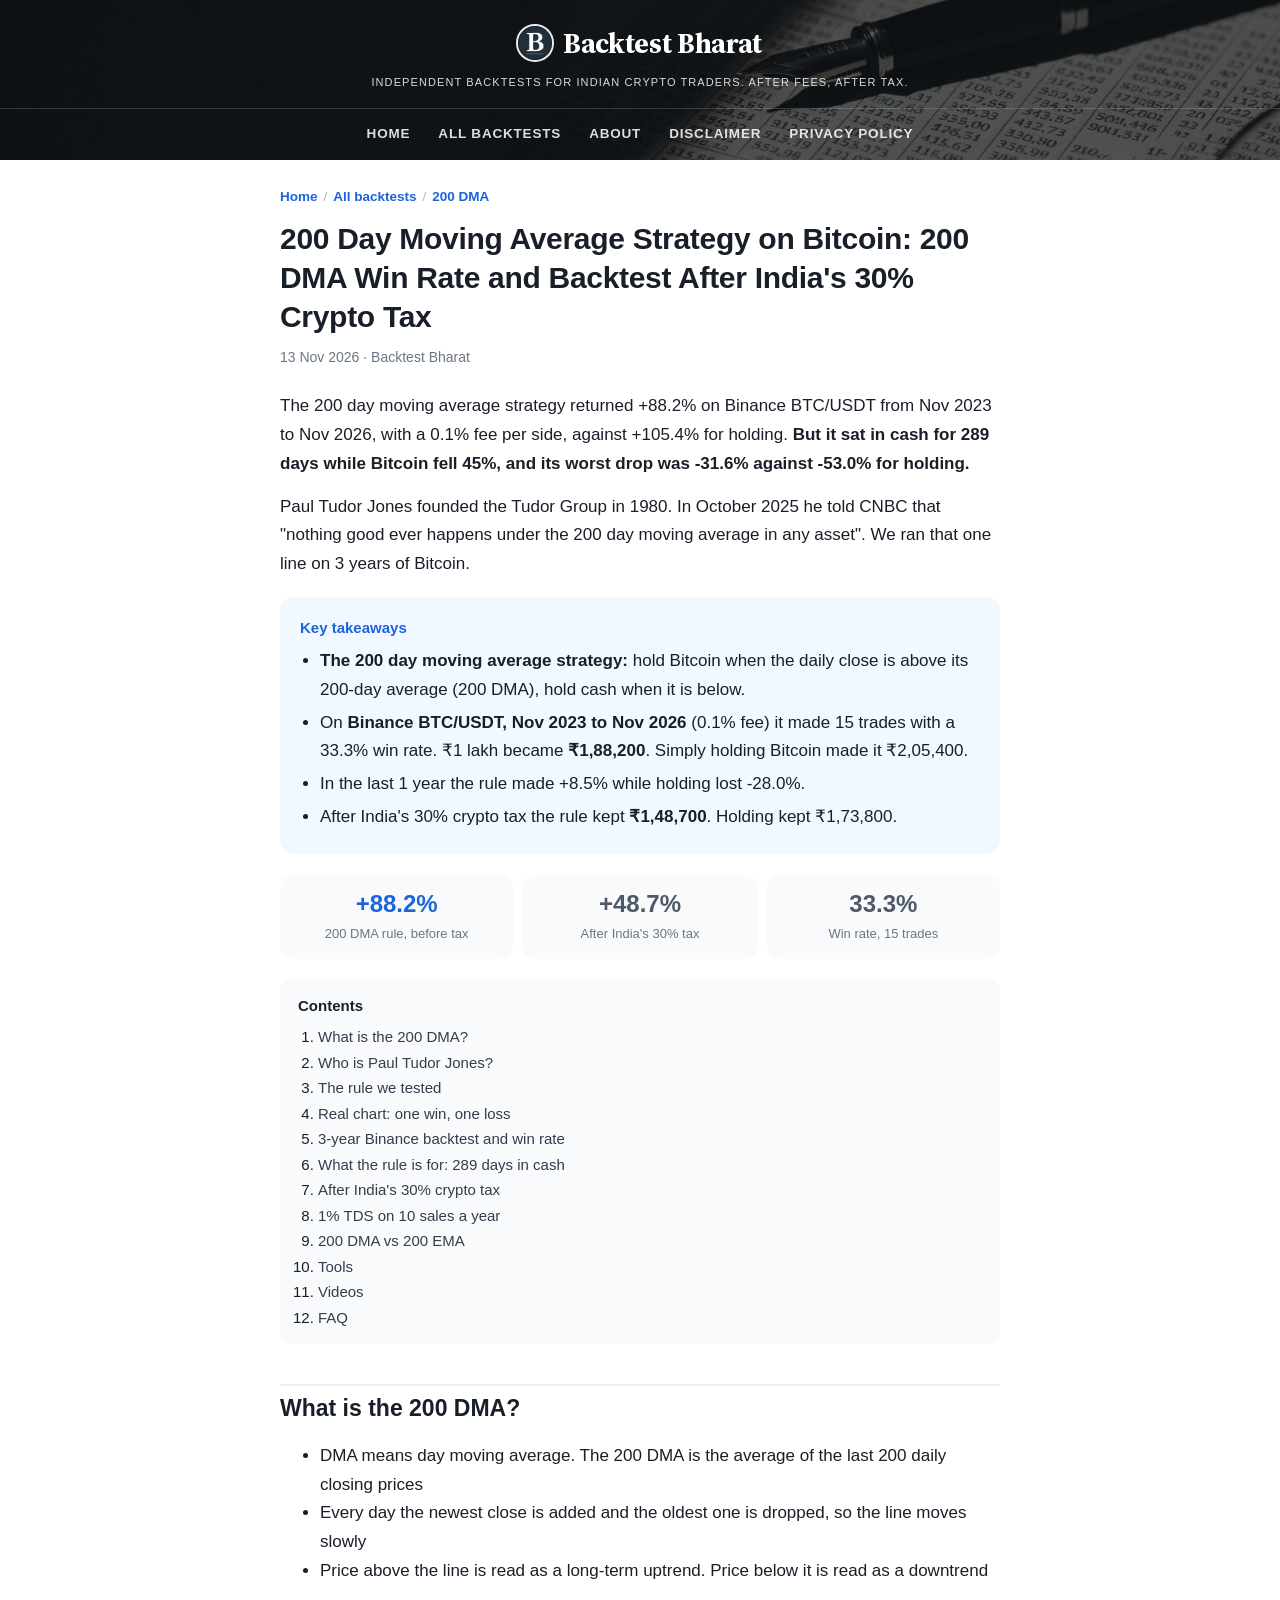
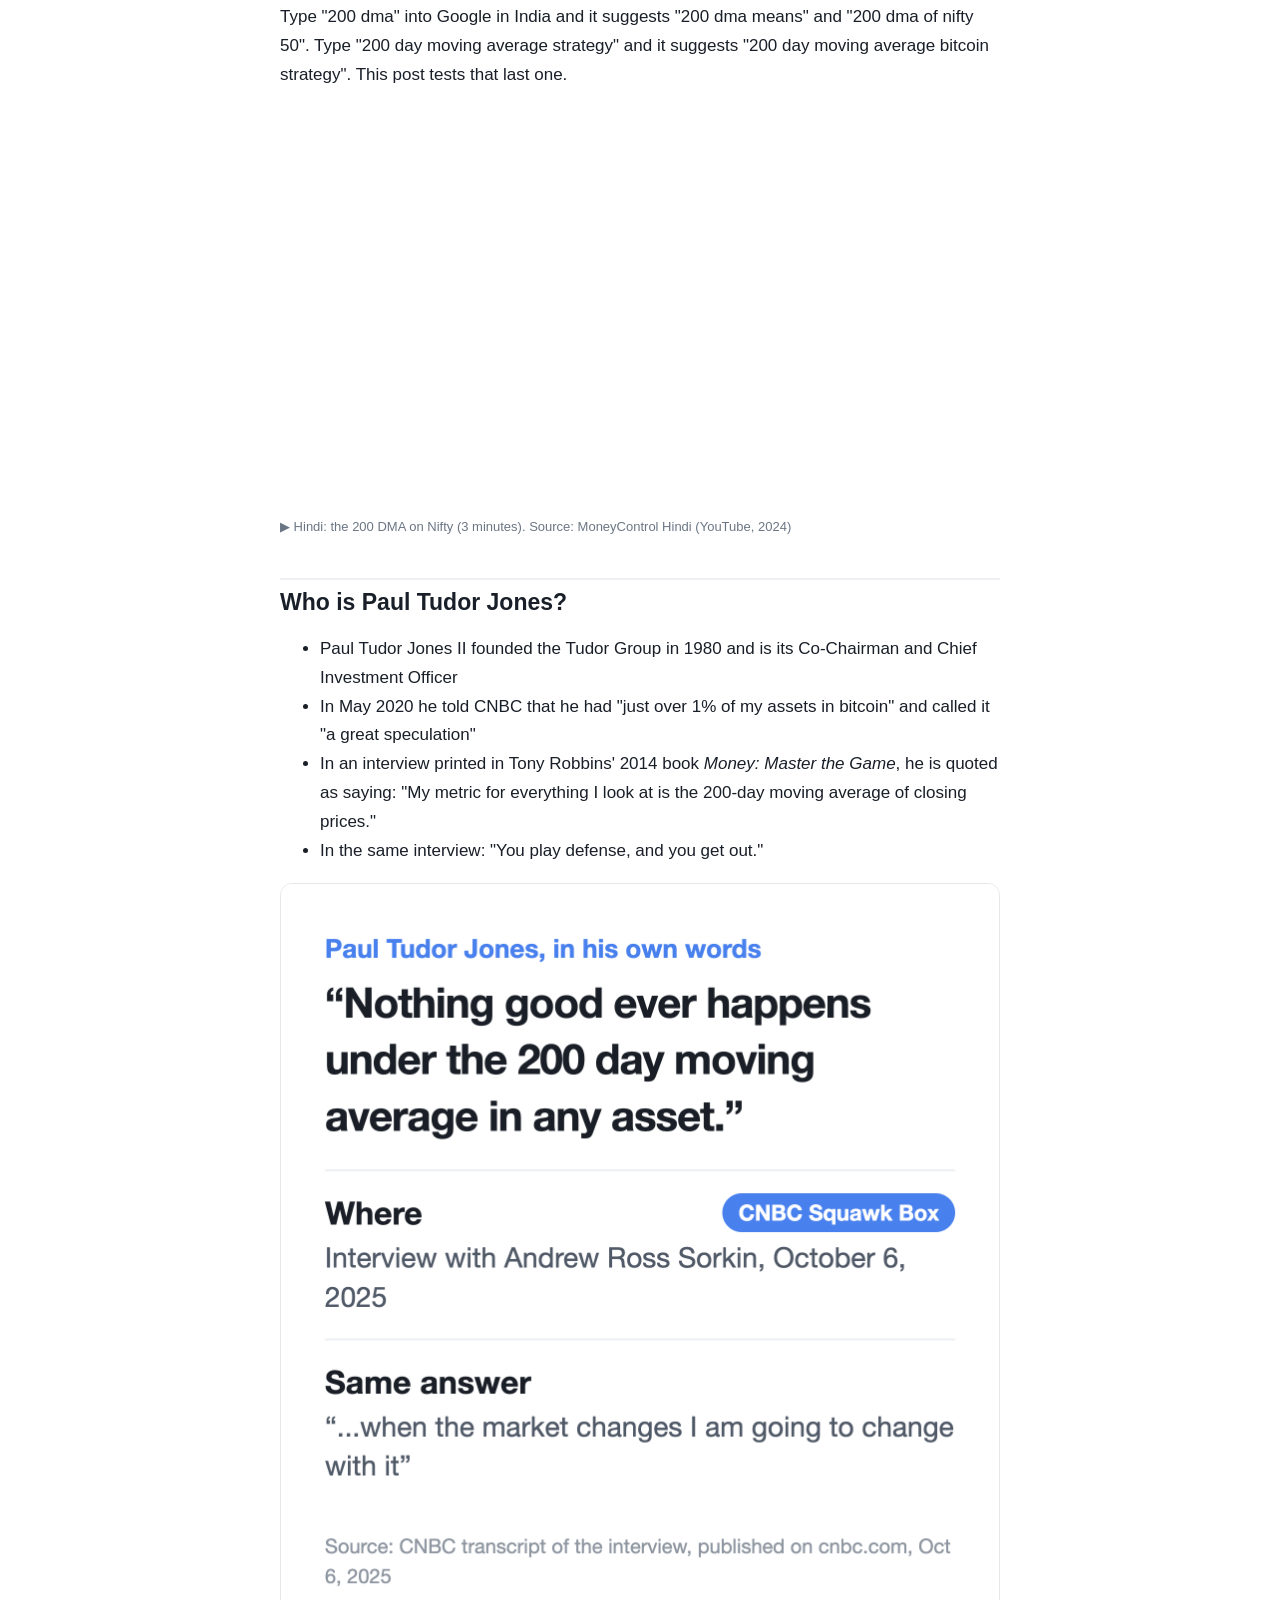
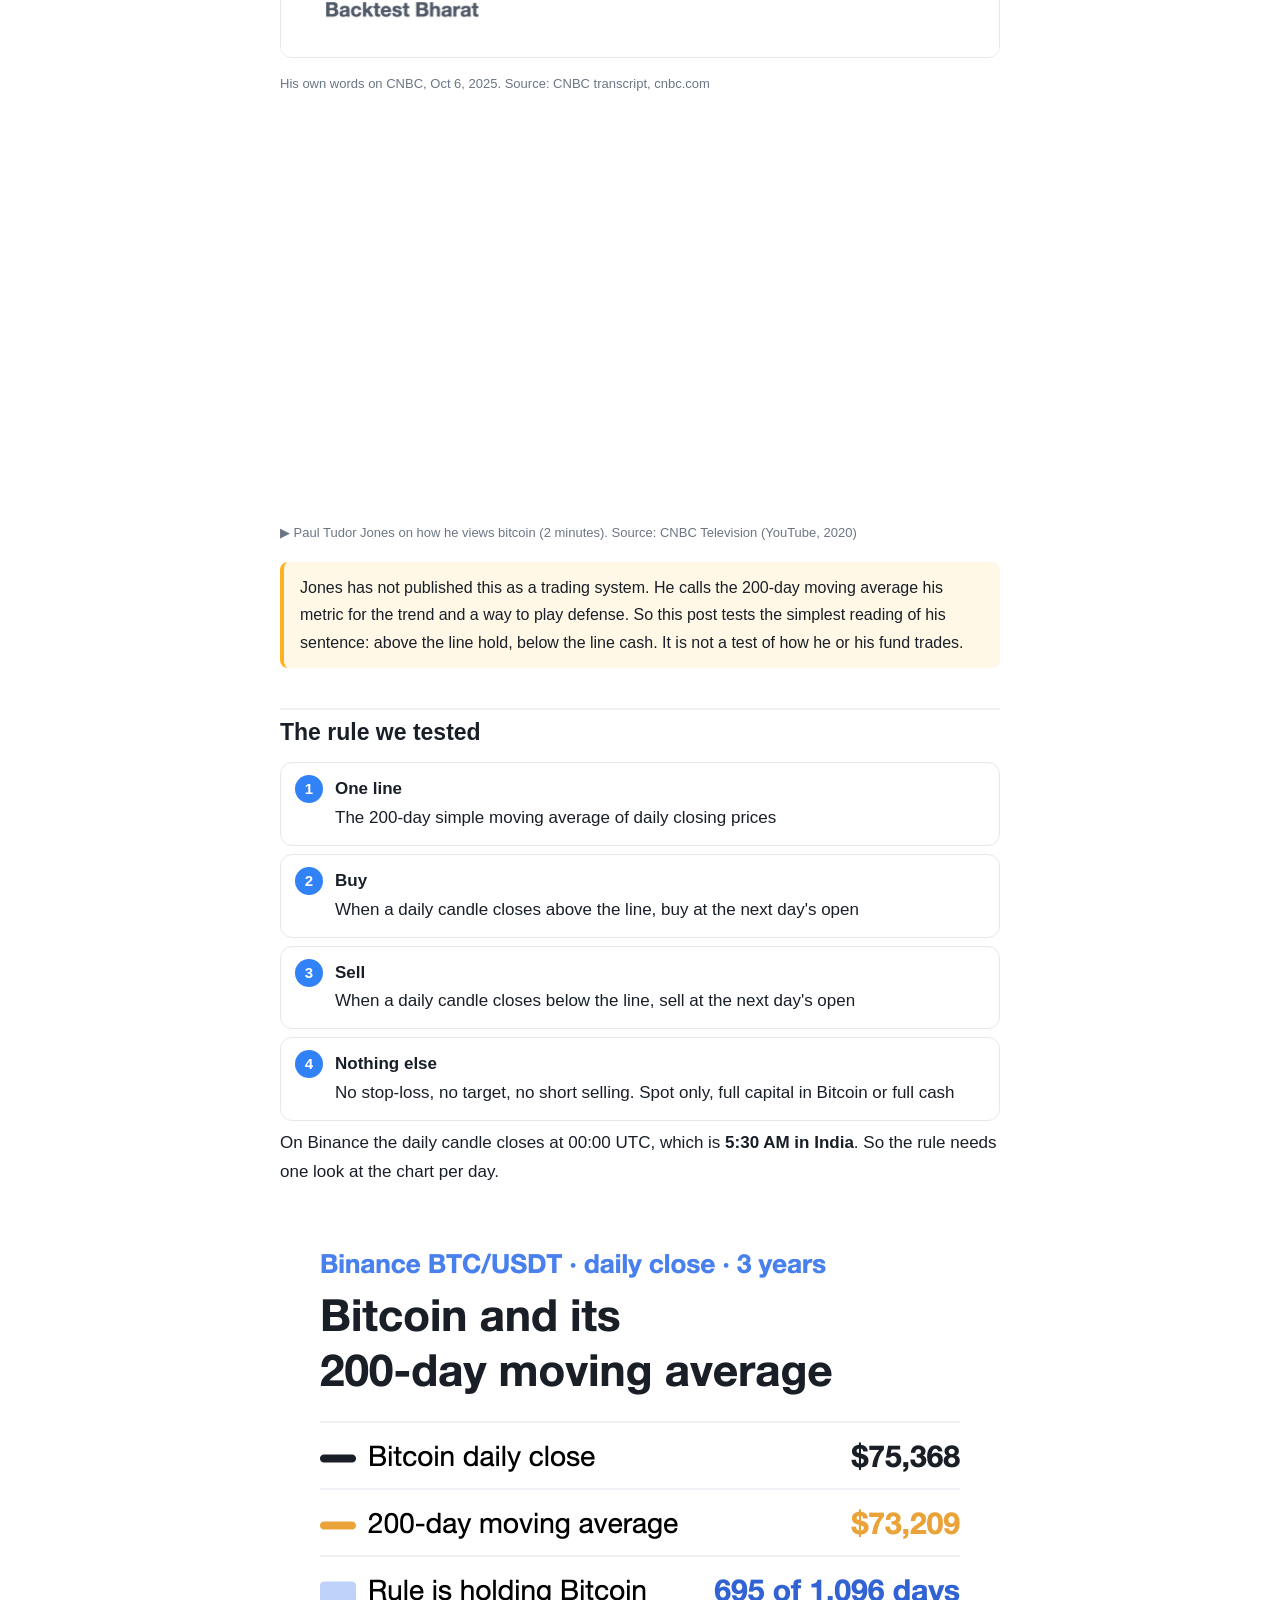
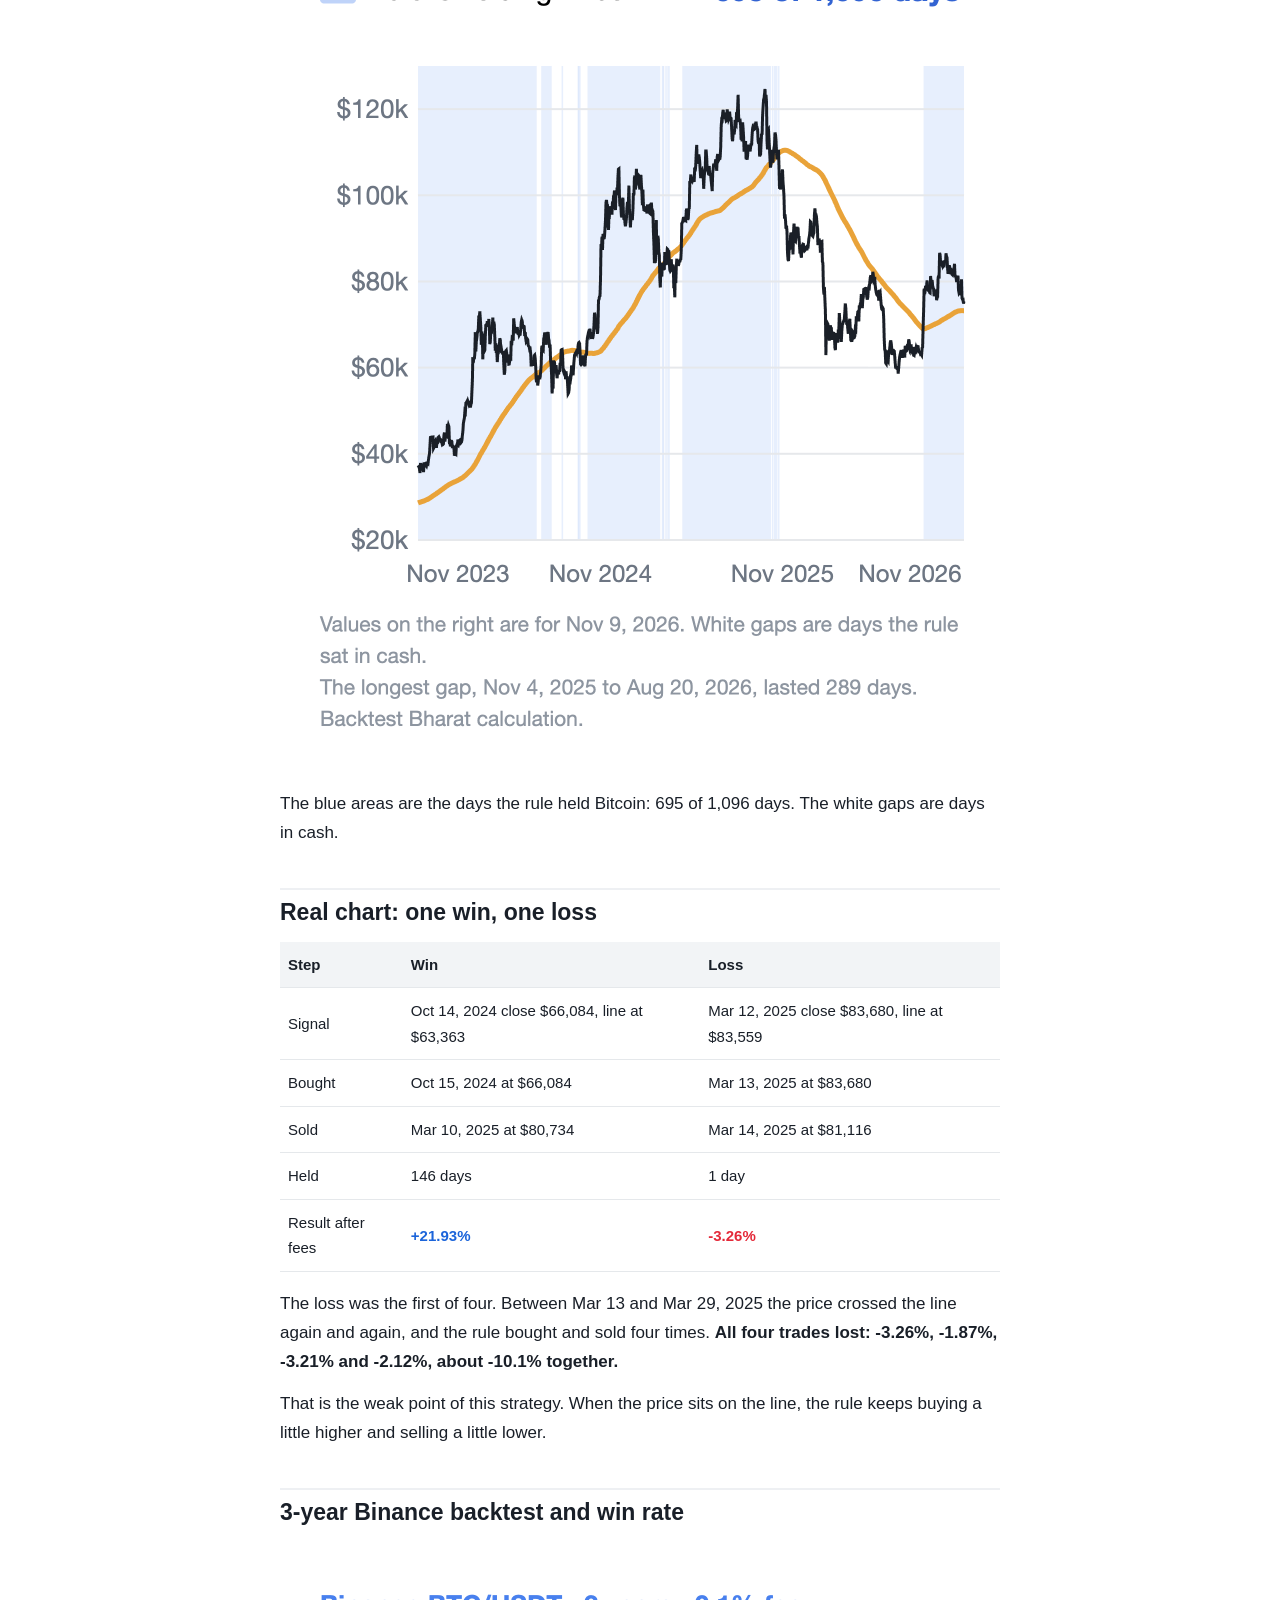
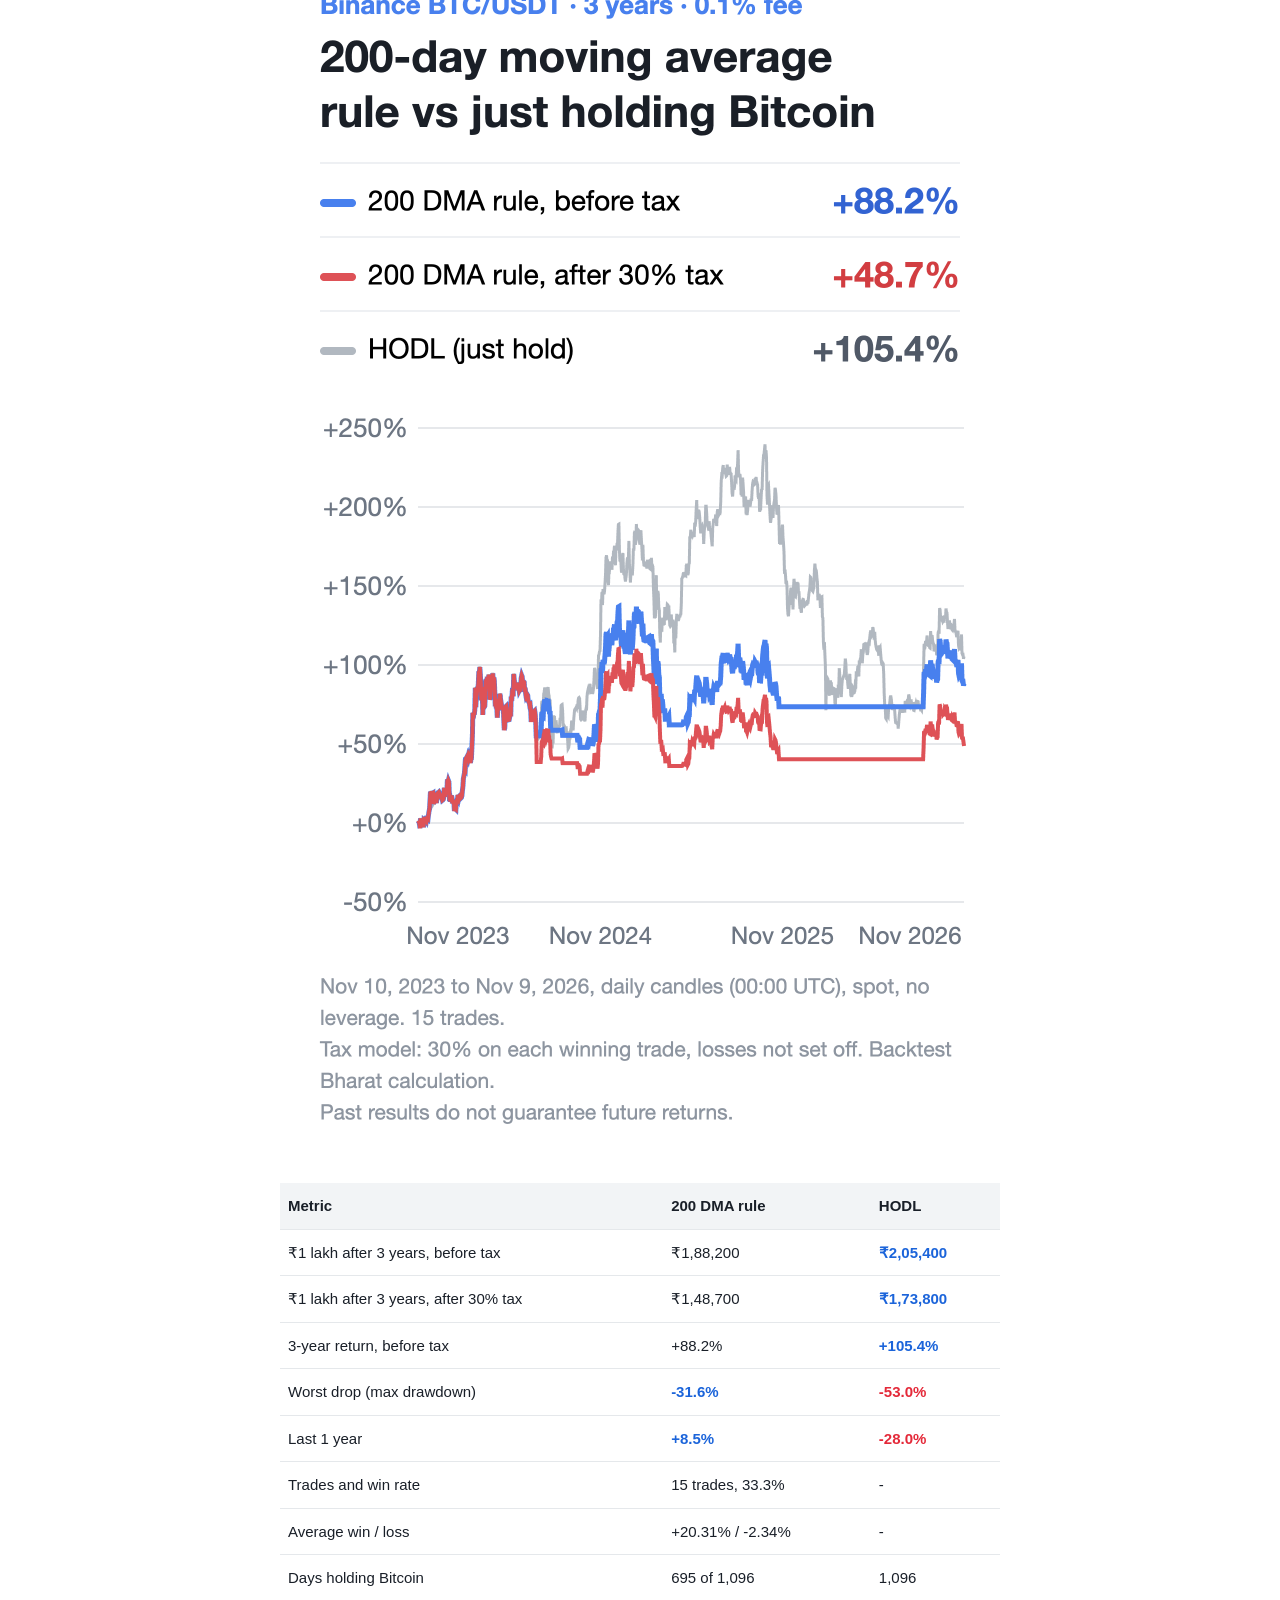
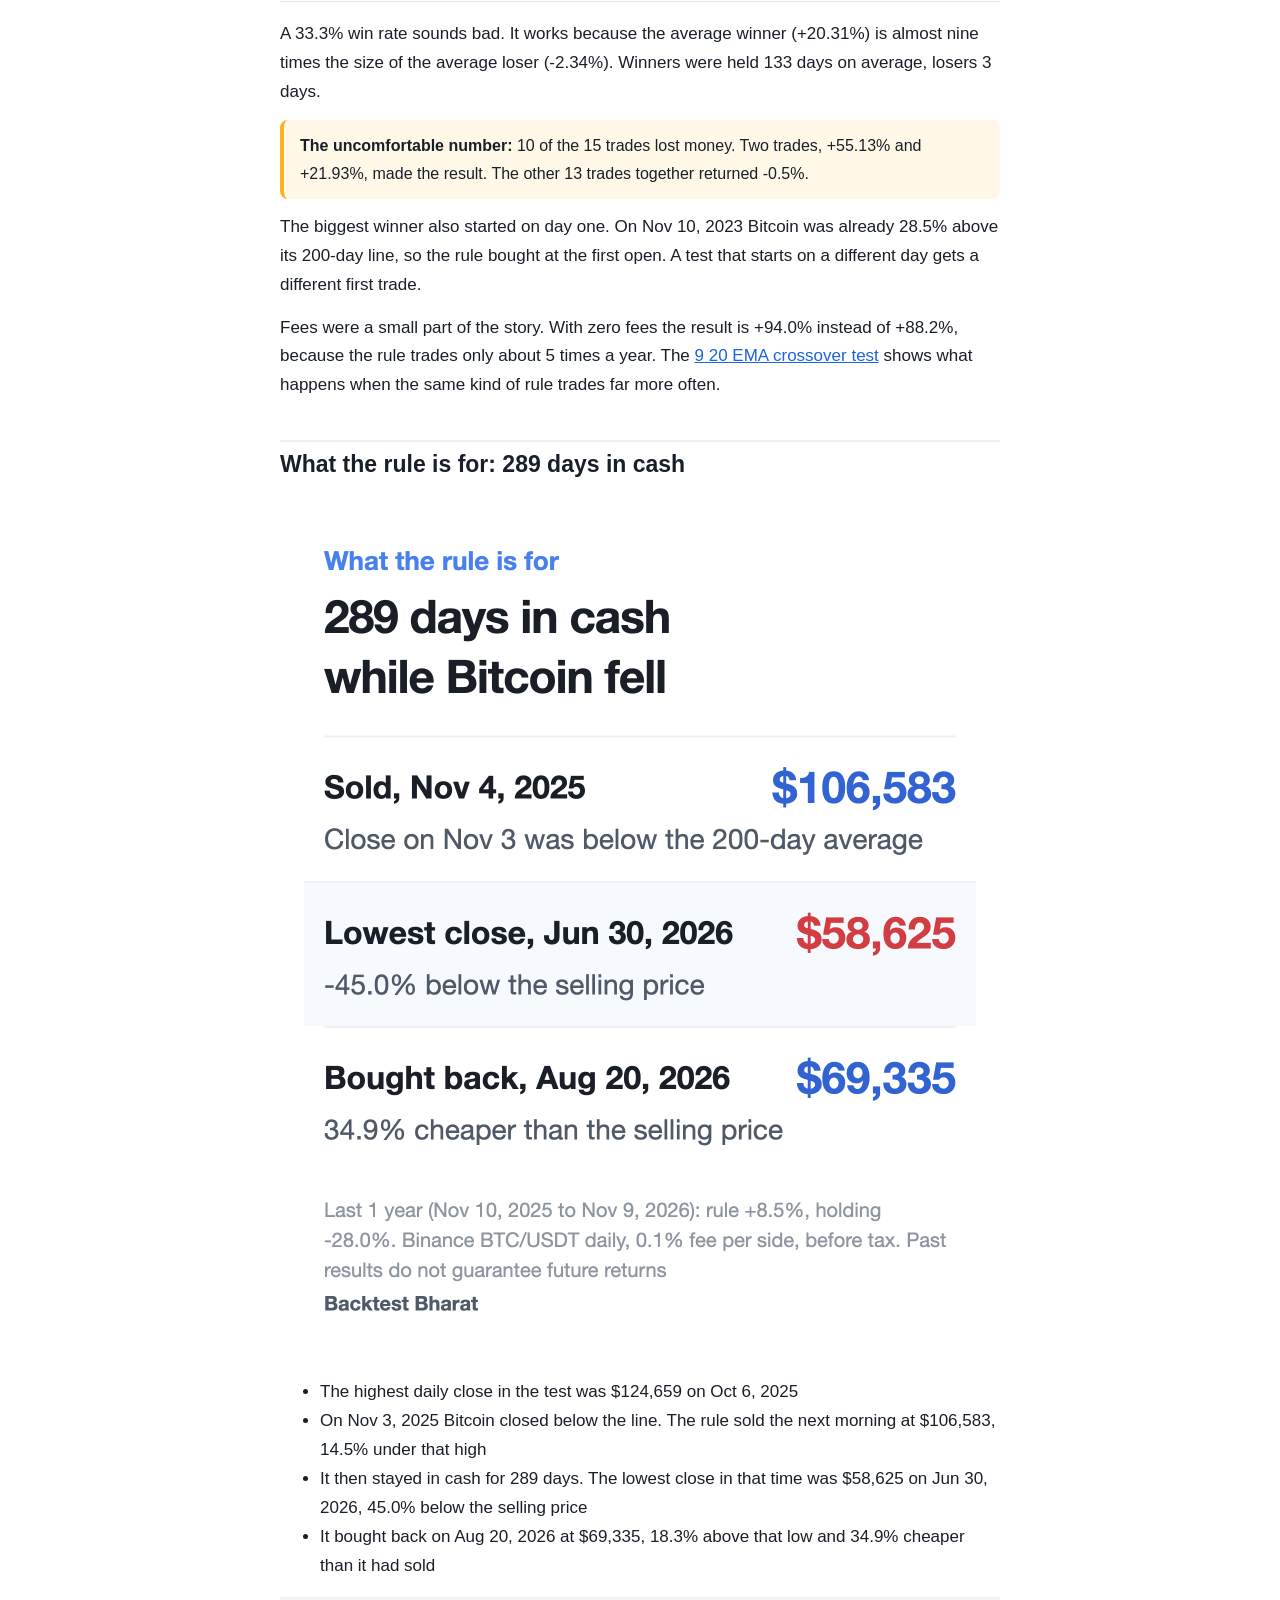
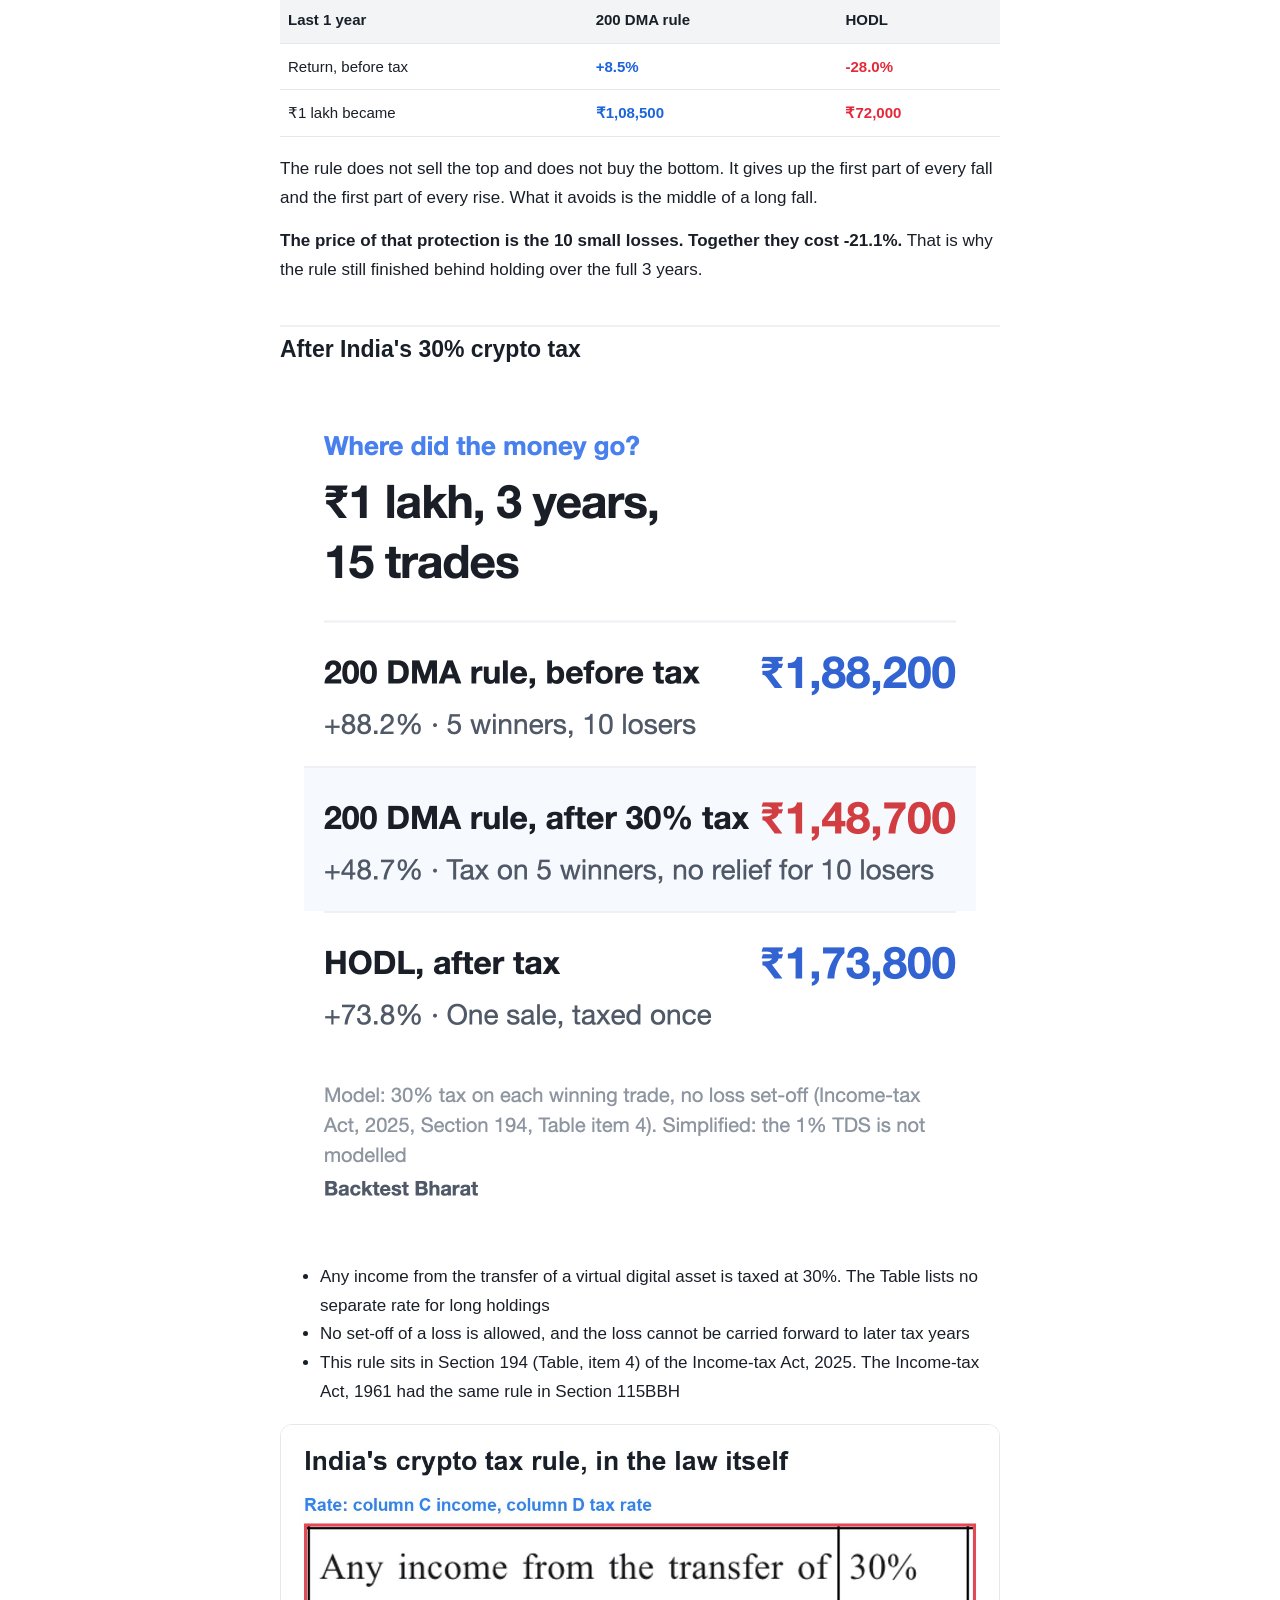
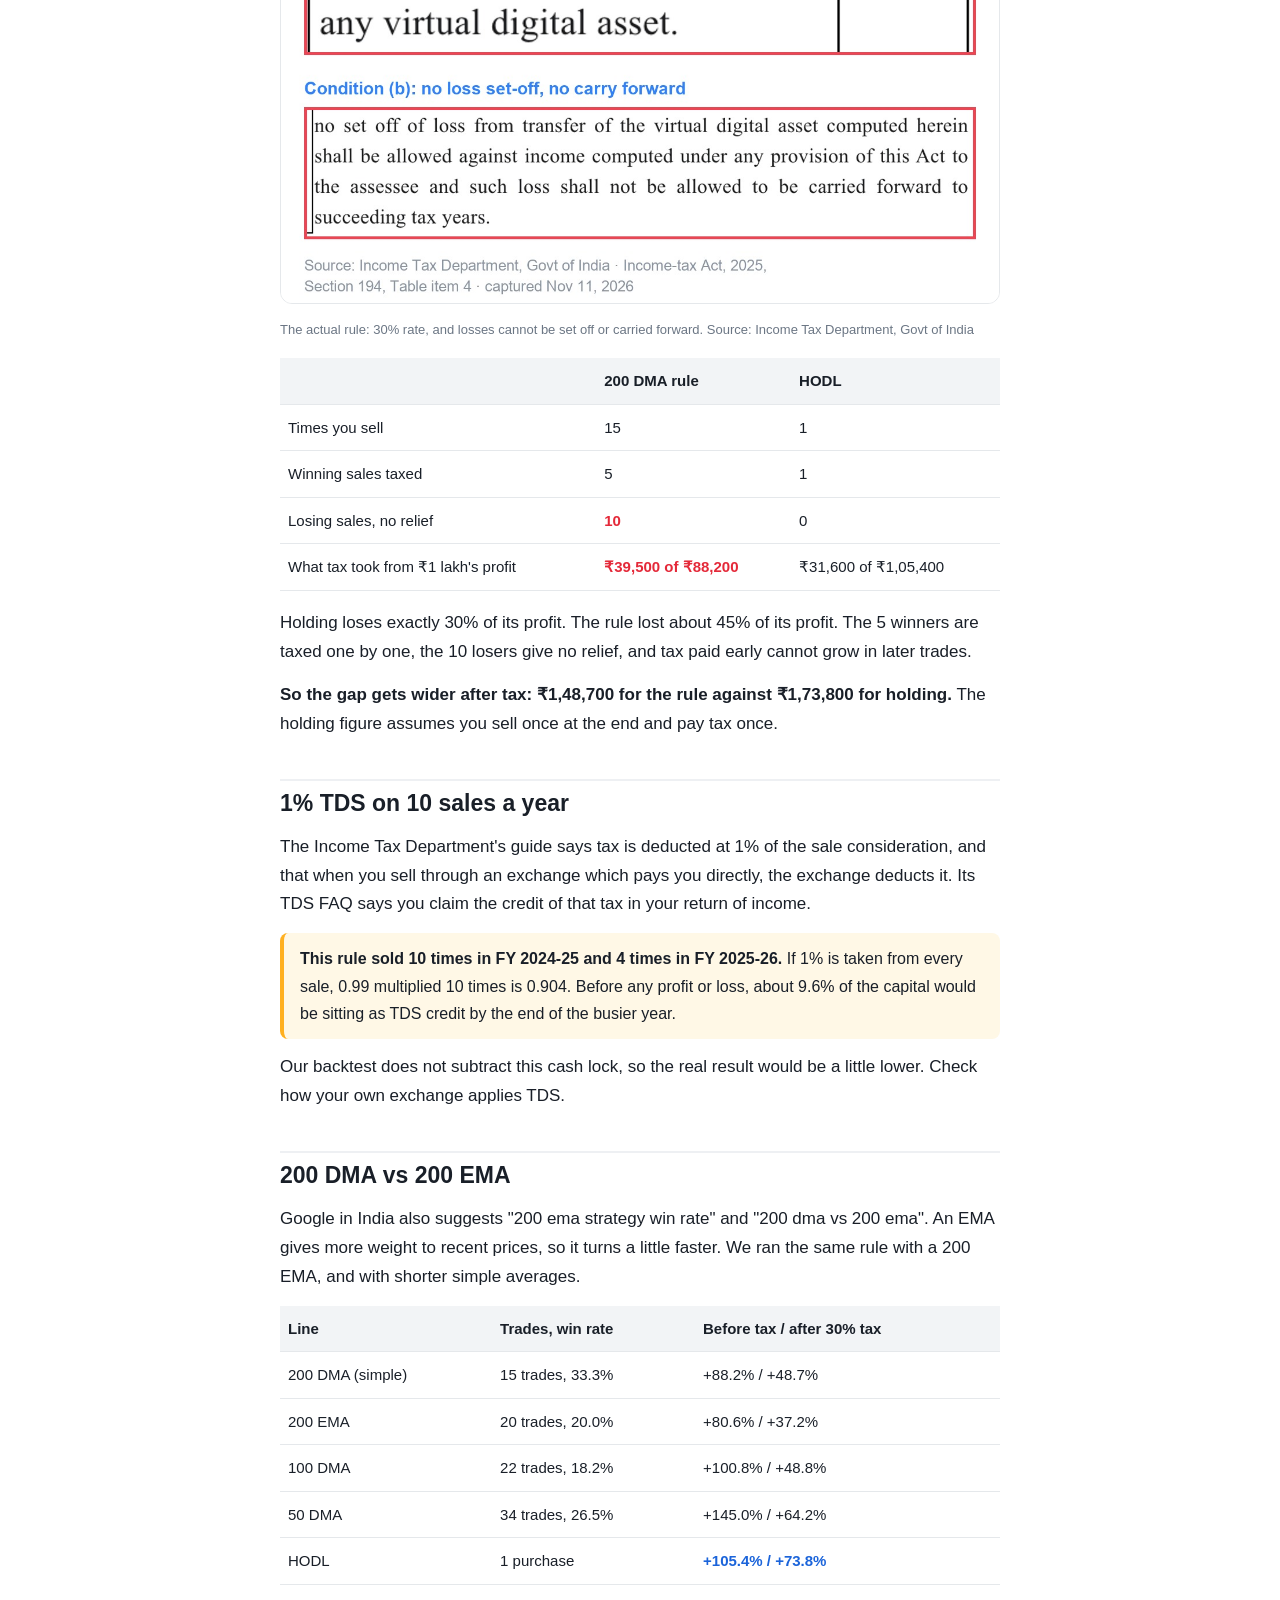
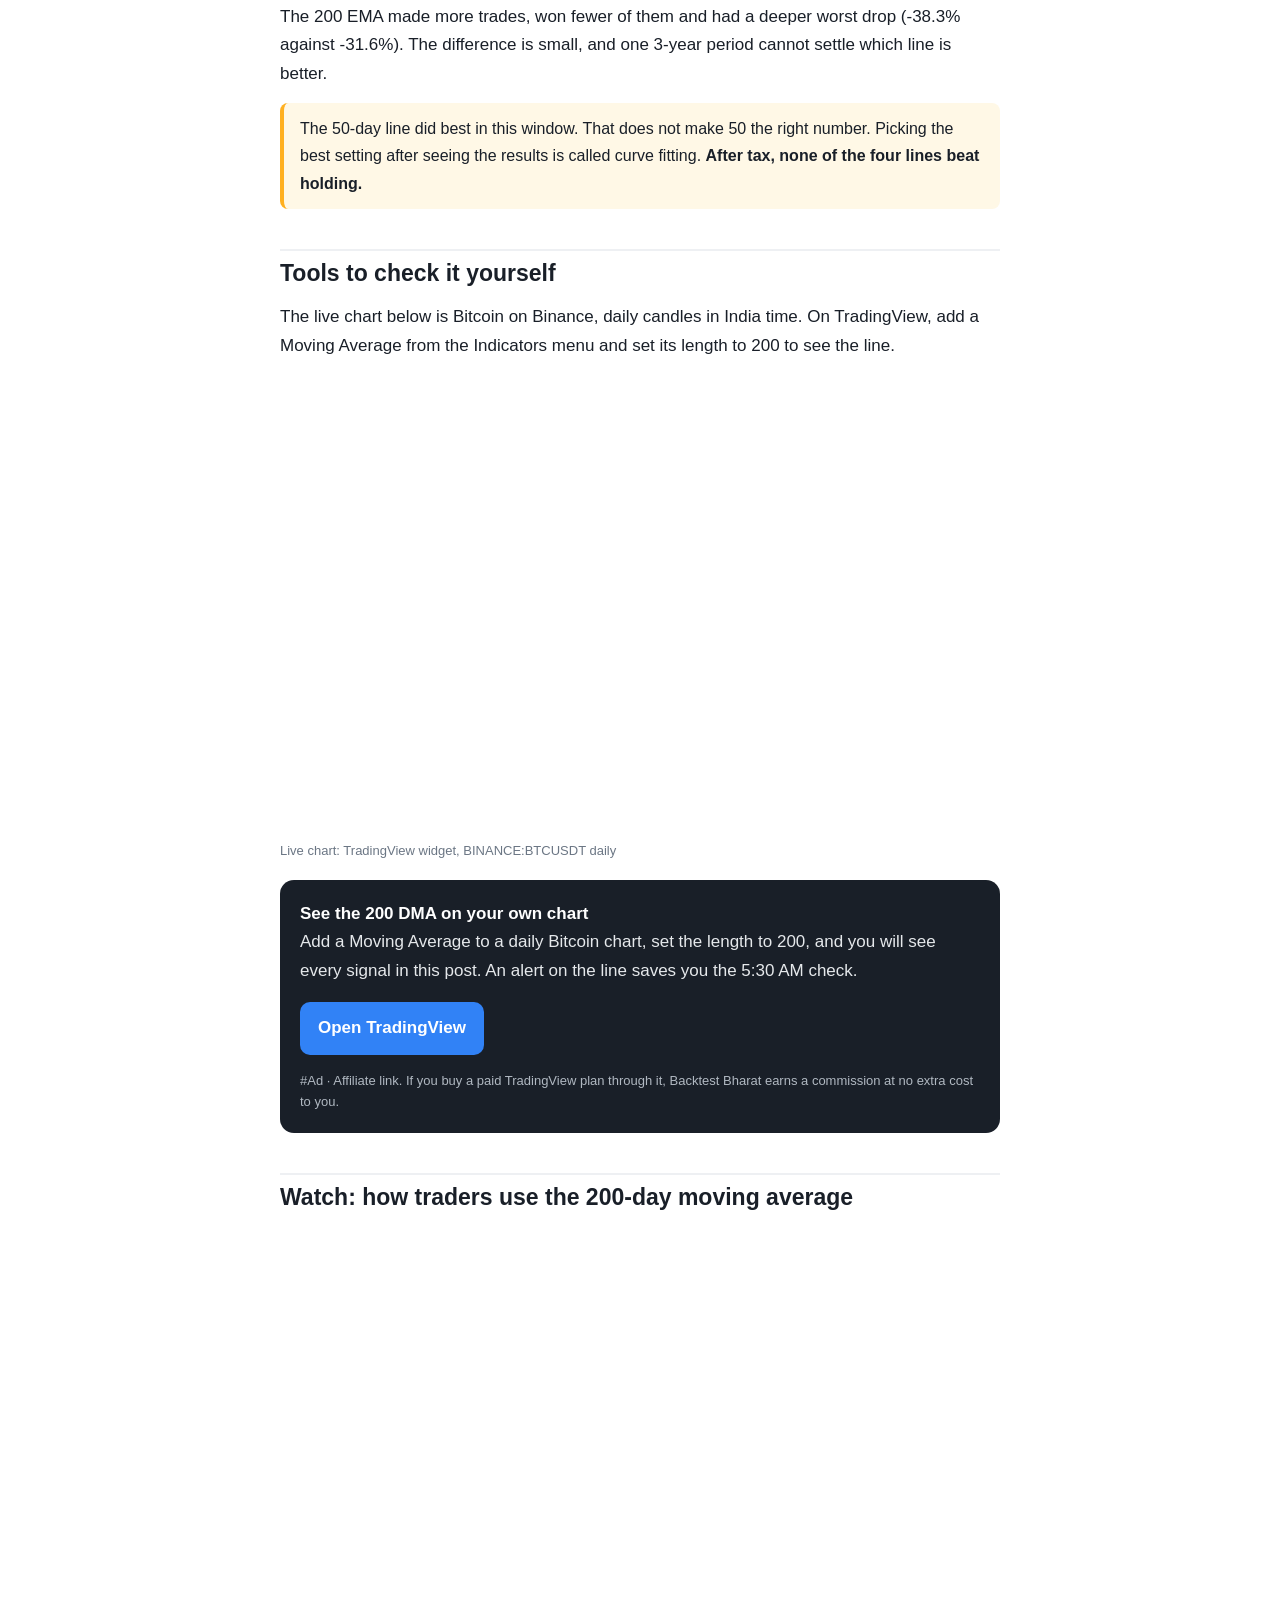
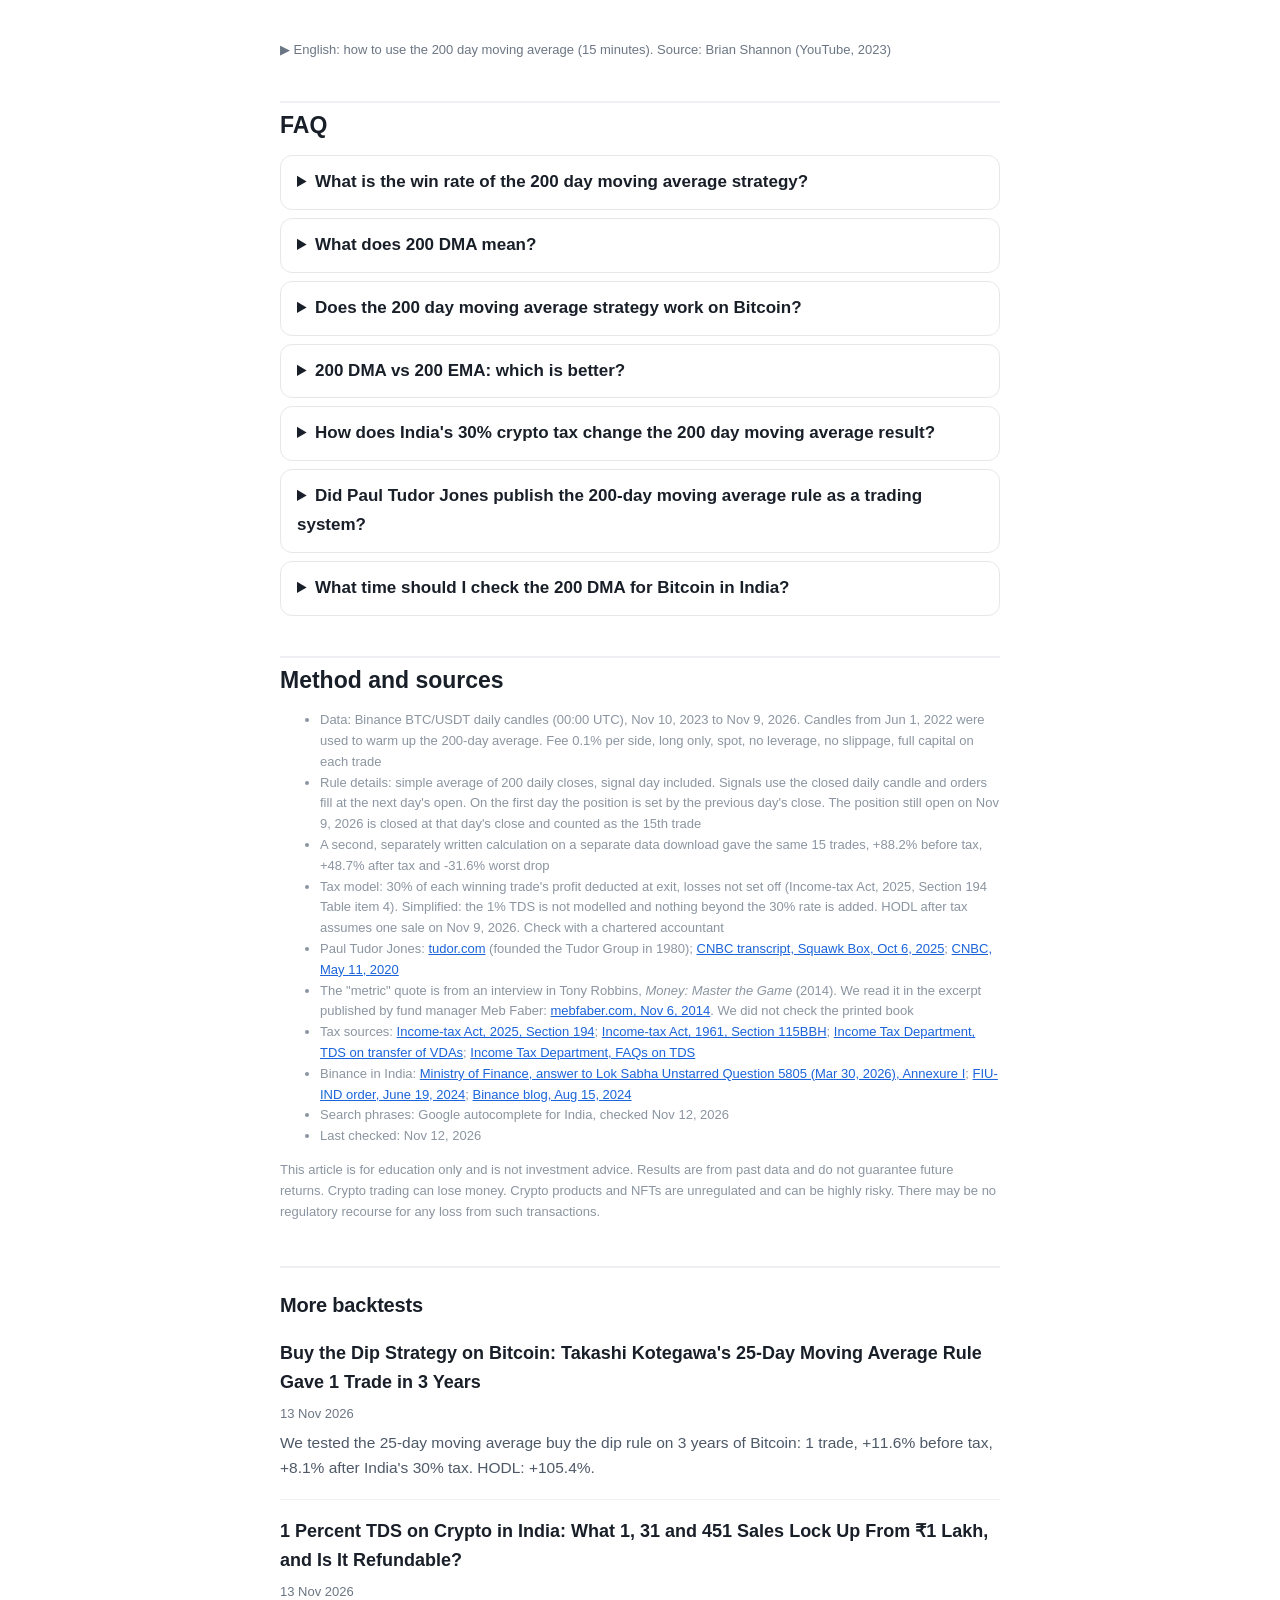
==== commit c9d9a761: "Move four posts from Blogger: Turtle, Larry Williams, 9/20 EMA, 1% TDS" ====
--- a/200-day-moving-average-strategy-bitcoin-backtest-india-tax/index.html
+++ b/200-day-moving-average-strategy-bitcoin-backtest-india-tax/index.html
@@ -19,6 +19,7 @@
 <meta name="twitter:description" content="200 day moving average strategy on Bitcoin, 3-year backtest: 15 trades, 33.3% win rate, +88.2% before and +48.7% after India&#x27;s 30% tax.">
 <meta name="twitter:image" content="https://backtestbharat.github.io/img/200-day-moving-average-strategy-bitcoin-backtest-india-tax/e9-chart_m.png">
 <meta name="msvalidate.01" content="7EBCBE0DADDDE1FE188175B416DD3E2A">
+<meta name="google-site-verification" content="obEmHDuRxH-L0v0HxkkMah4z8ZlQoXYRCR3FlvIYeZU">
 <link rel="icon" type="image/png" sizes="180x180" href="/favicon.png">
 <link rel="icon" type="image/png" sizes="192x192" href="/assets/bb-logo-192.png">
 <link rel="apple-touch-icon" href="/apple-touch-icon.png">
@@ -169,7 +170,7 @@
 <p>A 33.3% win rate sounds bad. It works because the average winner (+20.31%) is almost nine times the size of the average loser (-2.34%). Winners were held 133 days on average, losers 3 days.</p>
 <div class="warn"><b>The uncomfortable number:</b> 10 of the 15 trades lost money. Two trades, +55.13% and +21.93%, made the result. The other 13 trades together returned -0.5%.</div>
 <p>The biggest winner also started on day one. On Nov 10, 2023 Bitcoin was already 28.5% above its 200-day line, so the rule bought at the first open. A test that starts on a different day gets a different first trade.</p>
-<p>Fees were a small part of the story. With zero fees the result is +94.0% instead of +88.2%, because the rule trades only about 5 times a year. The <a href="https://backtestbharat.blogspot.com/2026/11/9-20-ema-strategy-win-rate-bitcoin-backtest-india-tax.html">9 20 EMA crossover test</a> shows what happens when the same kind of rule trades far more often.</p>
+<p>Fees were a small part of the story. With zero fees the result is +94.0% instead of +88.2%, because the rule trades only about 5 times a year. The <a href="/9-20-ema-strategy-win-rate-bitcoin-backtest-india-tax/">9 20 EMA crossover test</a> shows what happens when the same kind of rule trades far more often.</p>
 
 <h2 id="defence">What the rule is for: 289 days in cash</h2>
 <div class="separator" style="text-align:center;margin:16px 0 16px"><img src="/img/200-day-moving-average-strategy-bitcoin-backtest-india-tax/e9-cash.png" alt="200 DMA rule on Bitcoin: sold Nov 4, 2025 at $106,583, lowest close $58,625 on Jun 30, 2026, bought back Aug 20, 2026 at $69,335" style="max-width:100%;height:auto;border-radius:12px" border="0" width="1440" height="1710" loading="lazy" /></div>
@@ -284,13 +285,16 @@
 <nav class="bbnav" aria-label="More backtests"><h2>More backtests</h2>
 <ul class="plist">
 <li><a href="/buy-the-dip-strategy-bitcoin-25-day-moving-average/">Buy the Dip Strategy on Bitcoin: Takashi Kotegawa&#x27;s 25-Day Moving Average Rule Gave 1 Trade in 3 Years</a><time datetime="2026-11-13T12:45:00+05:30">13 Nov 2026</time><p>We tested the 25-day moving average buy the dip rule on 3 years of Bitcoin: 1 trade, +11.6% before tax, +8.1% after India&#x27;s 30% tax. HODL: +105.4%.</p></li>
-</ul>
-<a class="all" href="/all-backtests/">All backtests (2) →</a></nav>
+<li><a href="/1-percent-tds-on-crypto-india-refund-backtest/">1 Percent TDS on Crypto in India: What 1, 31 and 451 Sales Lock Up From ₹1 Lakh, and Is It Refundable?</a><time datetime="2026-11-13T05:30:00+05:30">13 Nov 2026</time><p>1 percent TDS on crypto in India, counted on 1, 31 and 451 Bitcoin sales from ₹1 lakh: how much gets locked, the tax owed, what is refundable.</p></li>
+<li><a href="/9-20-ema-strategy-win-rate-bitcoin-backtest-india-tax/">9 20 EMA Strategy Win Rate: Bitcoin Backtest on 4 Timeframes, After India&#x27;s 30% Crypto Tax</a><time datetime="2026-11-12T05:30:00+05:30">12 Nov 2026</time><p>9 20 EMA crossover on Bitcoin, 3 years, 4 timeframes: win rate 22% to 36%. Daily +98.3%, 15-minute -98.7% after fees. Plus India&#x27;s 30% tax.</p></li>
+<li><a href="/larry-williams-volatility-breakout-bitcoin-india-tax/">Larry Williams Volatility Breakout Strategy on Bitcoin: 451 Trades, -61% After India&#x27;s 30% Crypto Tax</a><time datetime="2026-11-11T13:09:10+05:30">11 Nov 2026</time><p>Larry Williams volatility breakout strategy on Bitcoin: 451 trades on Binance, +5.3% before and -61.2% after India&#x27;s 30% crypto tax.</p></li>
+</ul>
+<a class="all" href="/all-backtests/">All backtests (6) →</a></nav>
 </main>
 <footer class="site-foot"><div>
 <p>For education only, not investment advice. Backtests use past data and do not guarantee future returns. We are not SEBI registered.</p>
 <p>Crypto products and NFTs are unregulated and can be highly risky. There may be no regulatory recourse for any loss from such transactions.</p>
-<p><a href="/disclaimer/">Disclaimer</a> · <a href="/privacy-policy/">Privacy Policy</a> · <a href="https://backtestbharat.blogspot.com/p/all-backtests.html">Earlier posts</a></p>
+<p><a href="/all-backtests/">All backtests</a> · <a href="/disclaimer/">Disclaimer</a> · <a href="/privacy-policy/">Privacy Policy</a></p>
 <p>© 2026 Backtest Bharat</p>
 </div></footer>
 </body>
--- a/assets/site.css
+++ b/assets/site.css
@@ -53,7 +53,6 @@
 .count{font-size:14px;color:#6b7684;margin:0 0 4px}
 .note{font-size:15px;color:#4e5968;margin:22px 0 0}
 .post-body{margin-top:4px}
-.post-body .thp table{display:block;overflow-x:auto;-webkit-overflow-scrolling:touch}
 .site-foot{border-top:1px solid #eef0f3;background:#f9fafb;color:#6b7684;font-size:13.5px;line-height:1.65}
 .site-foot div{max-width:756px;margin:0 auto;padding:24px 18px 34px}
 .site-foot p{margin:0 0 8px}
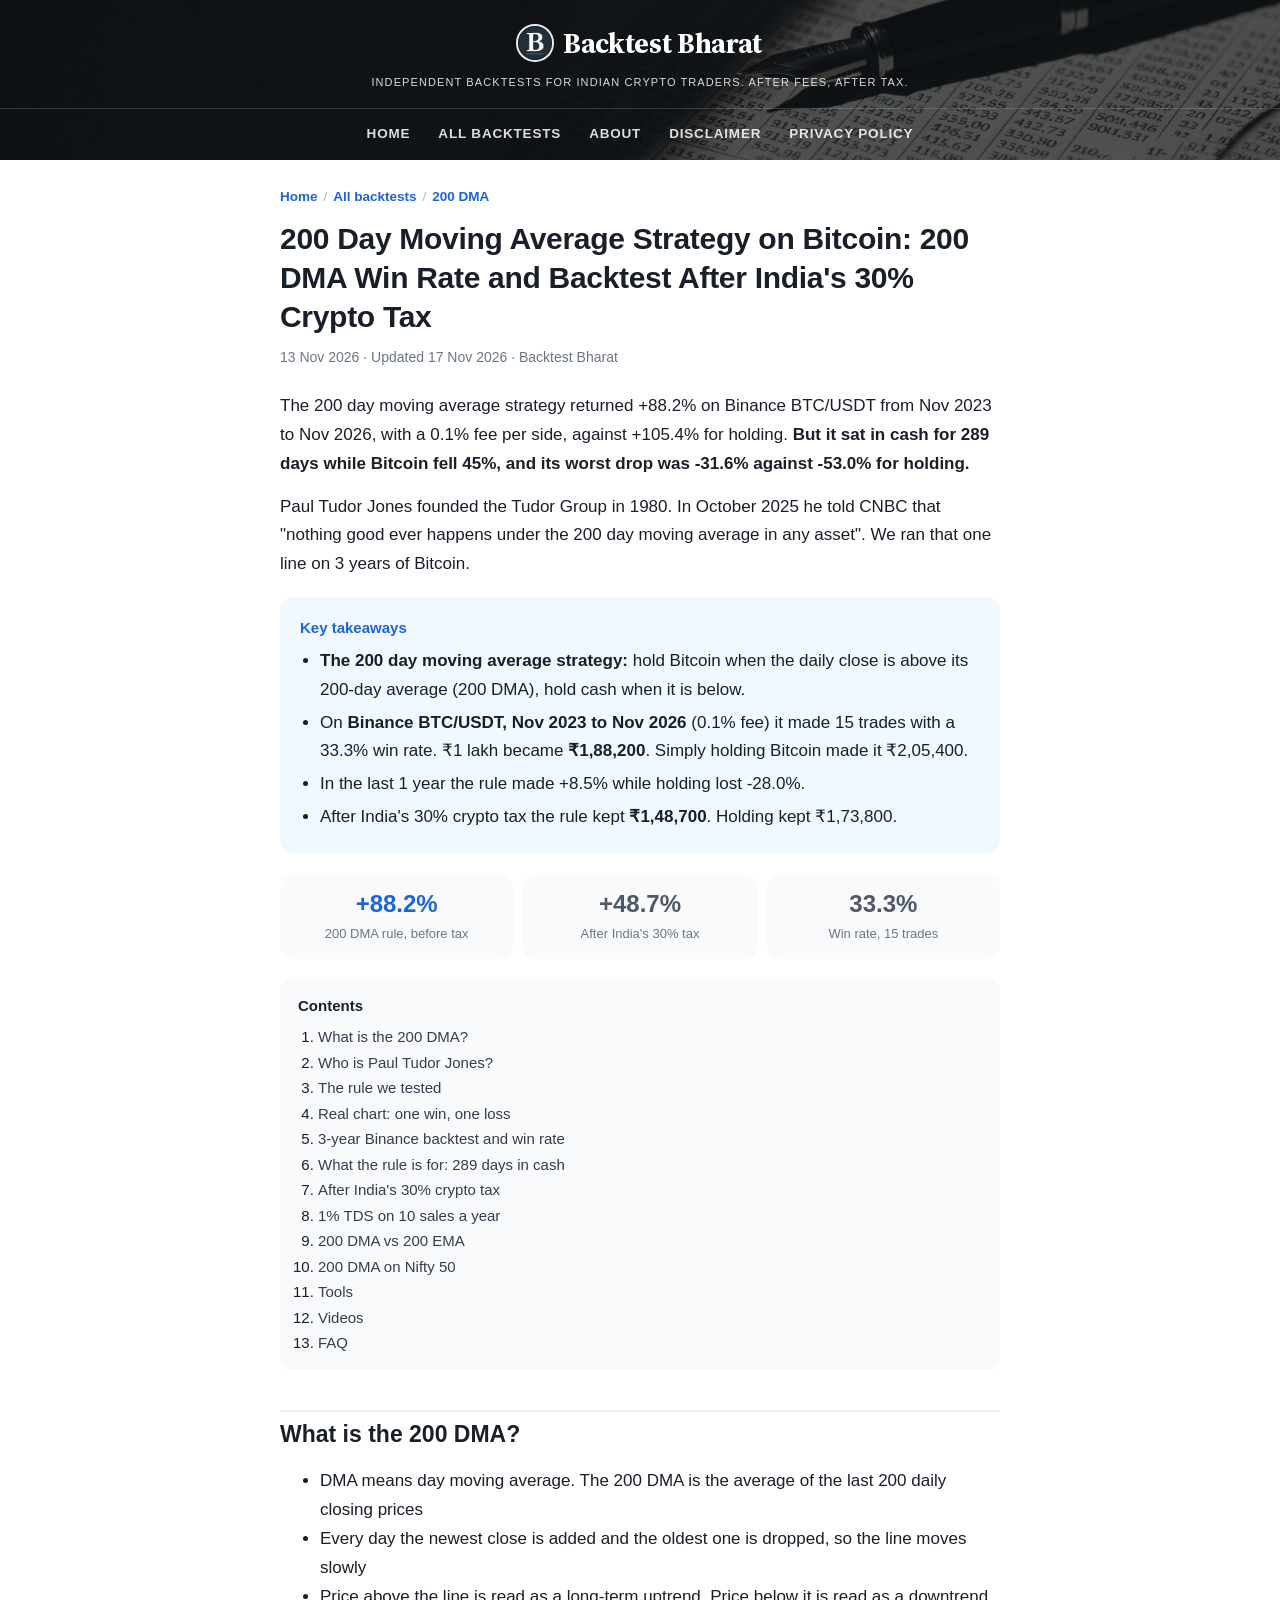
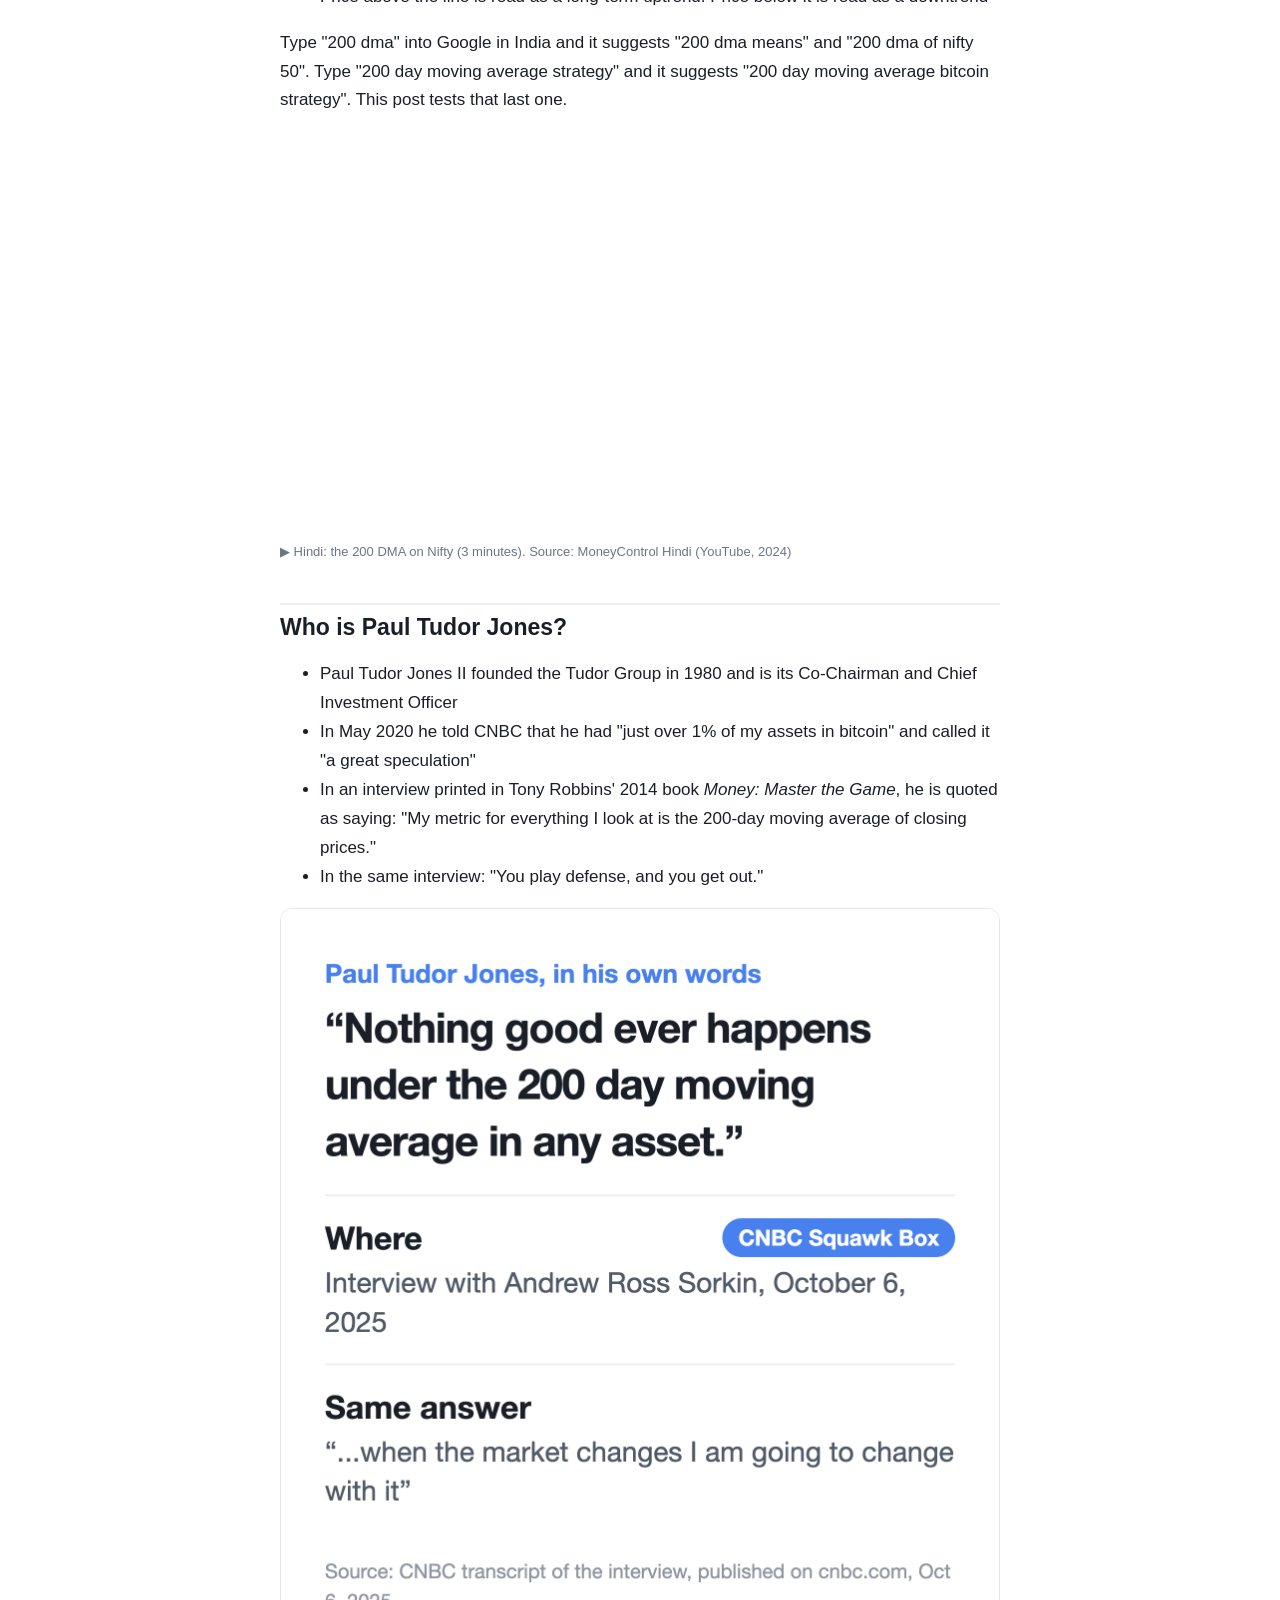
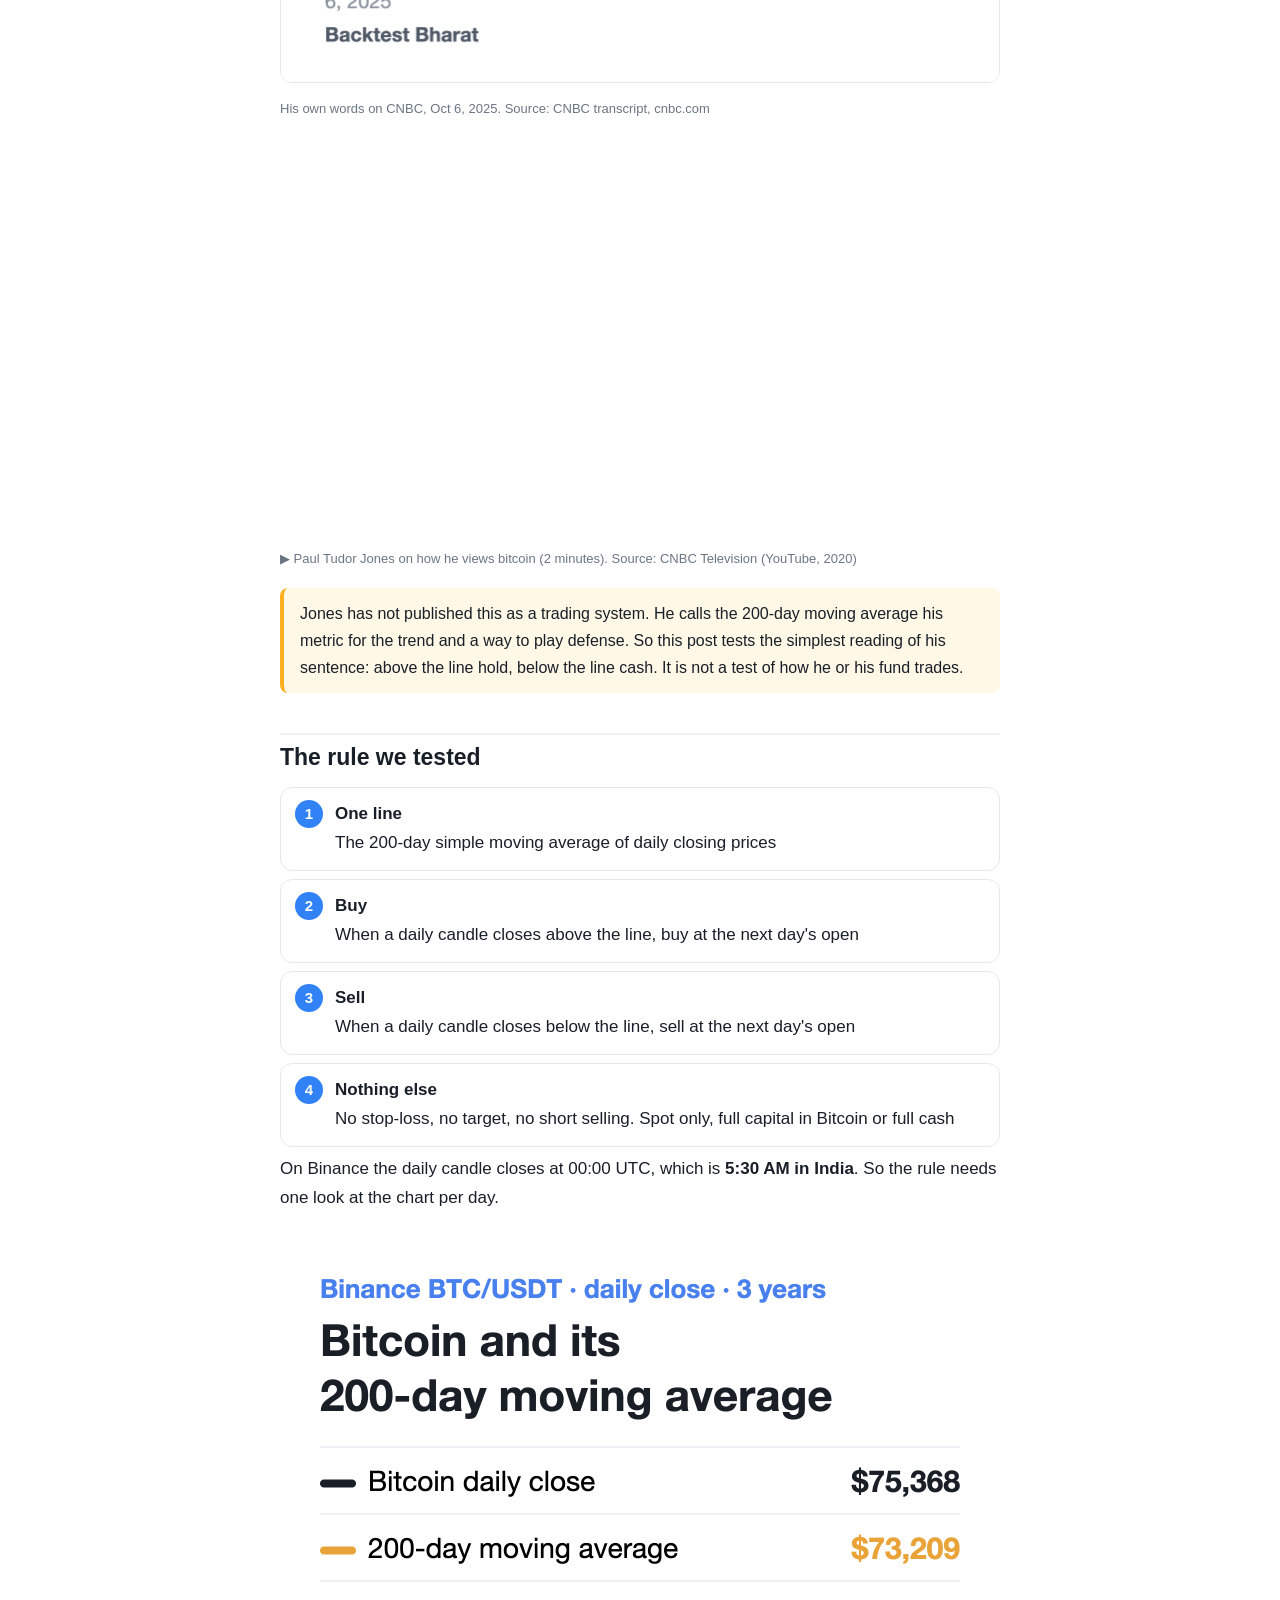
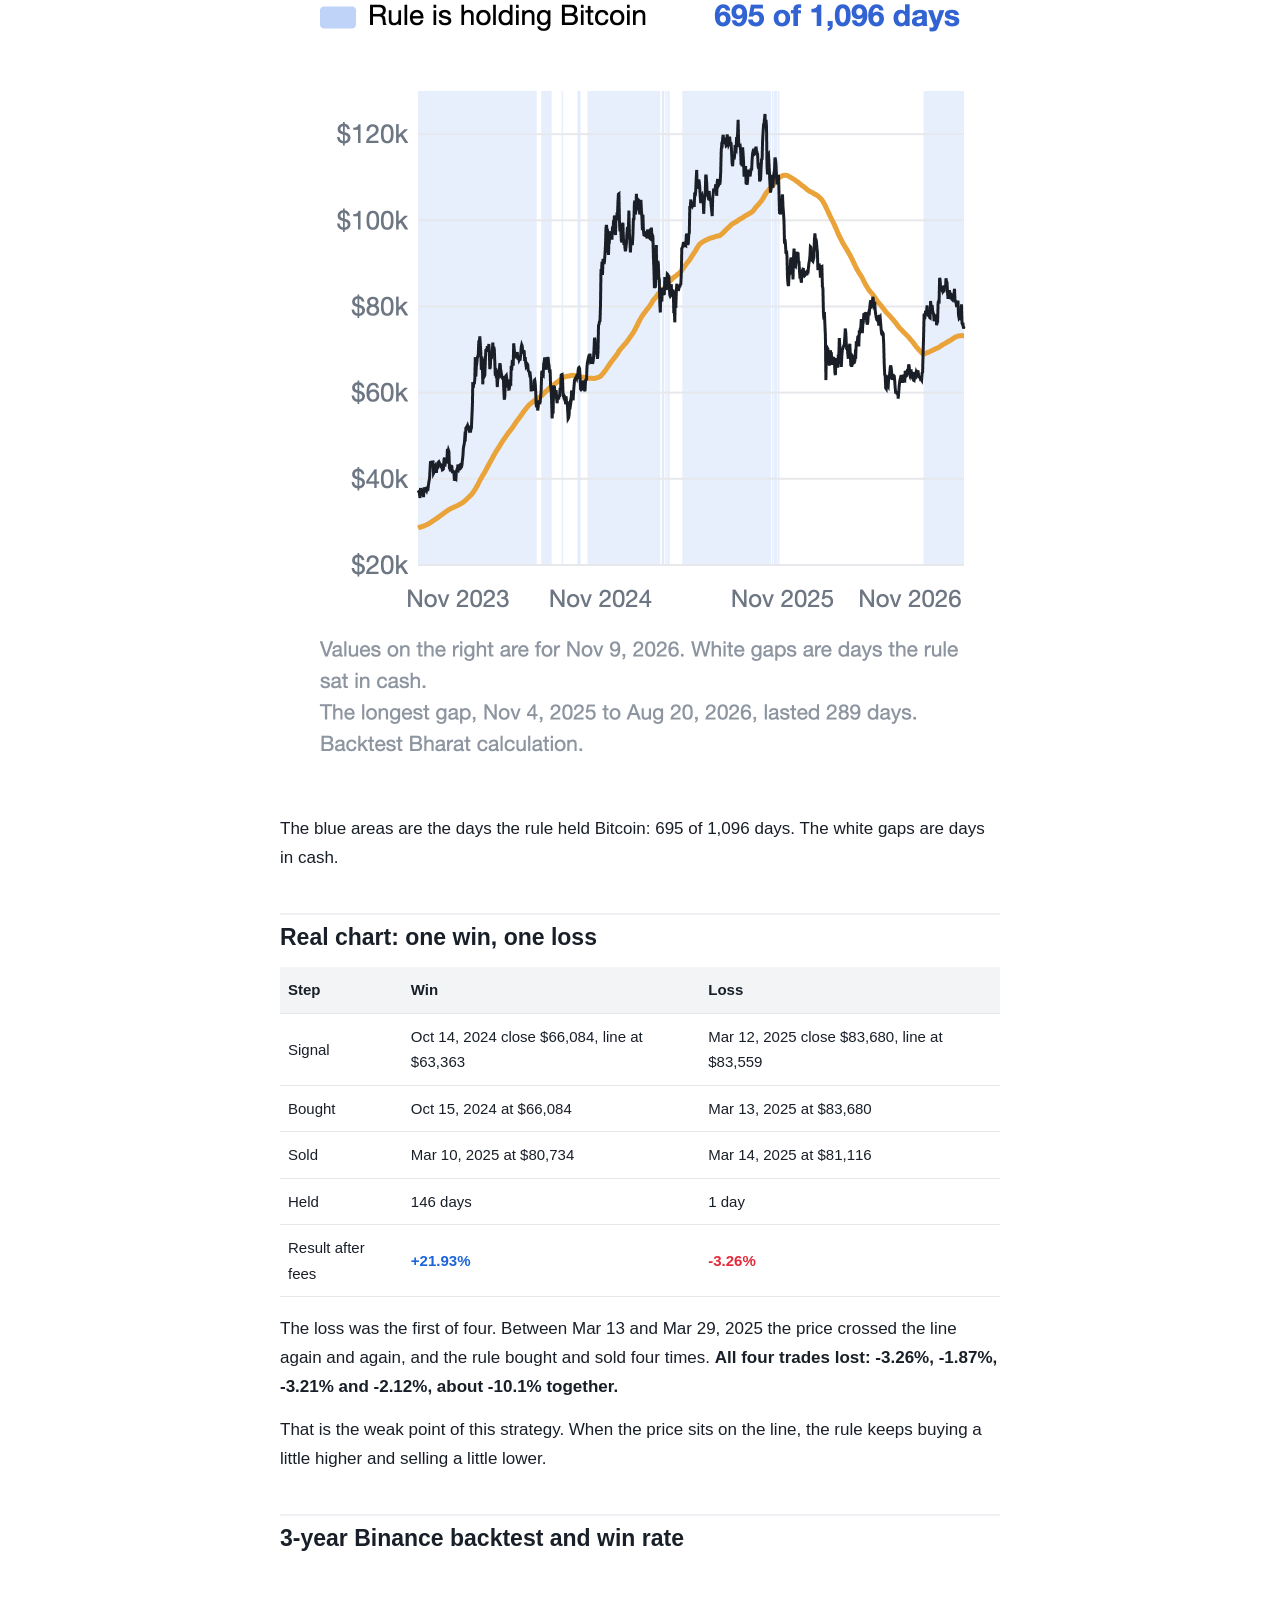
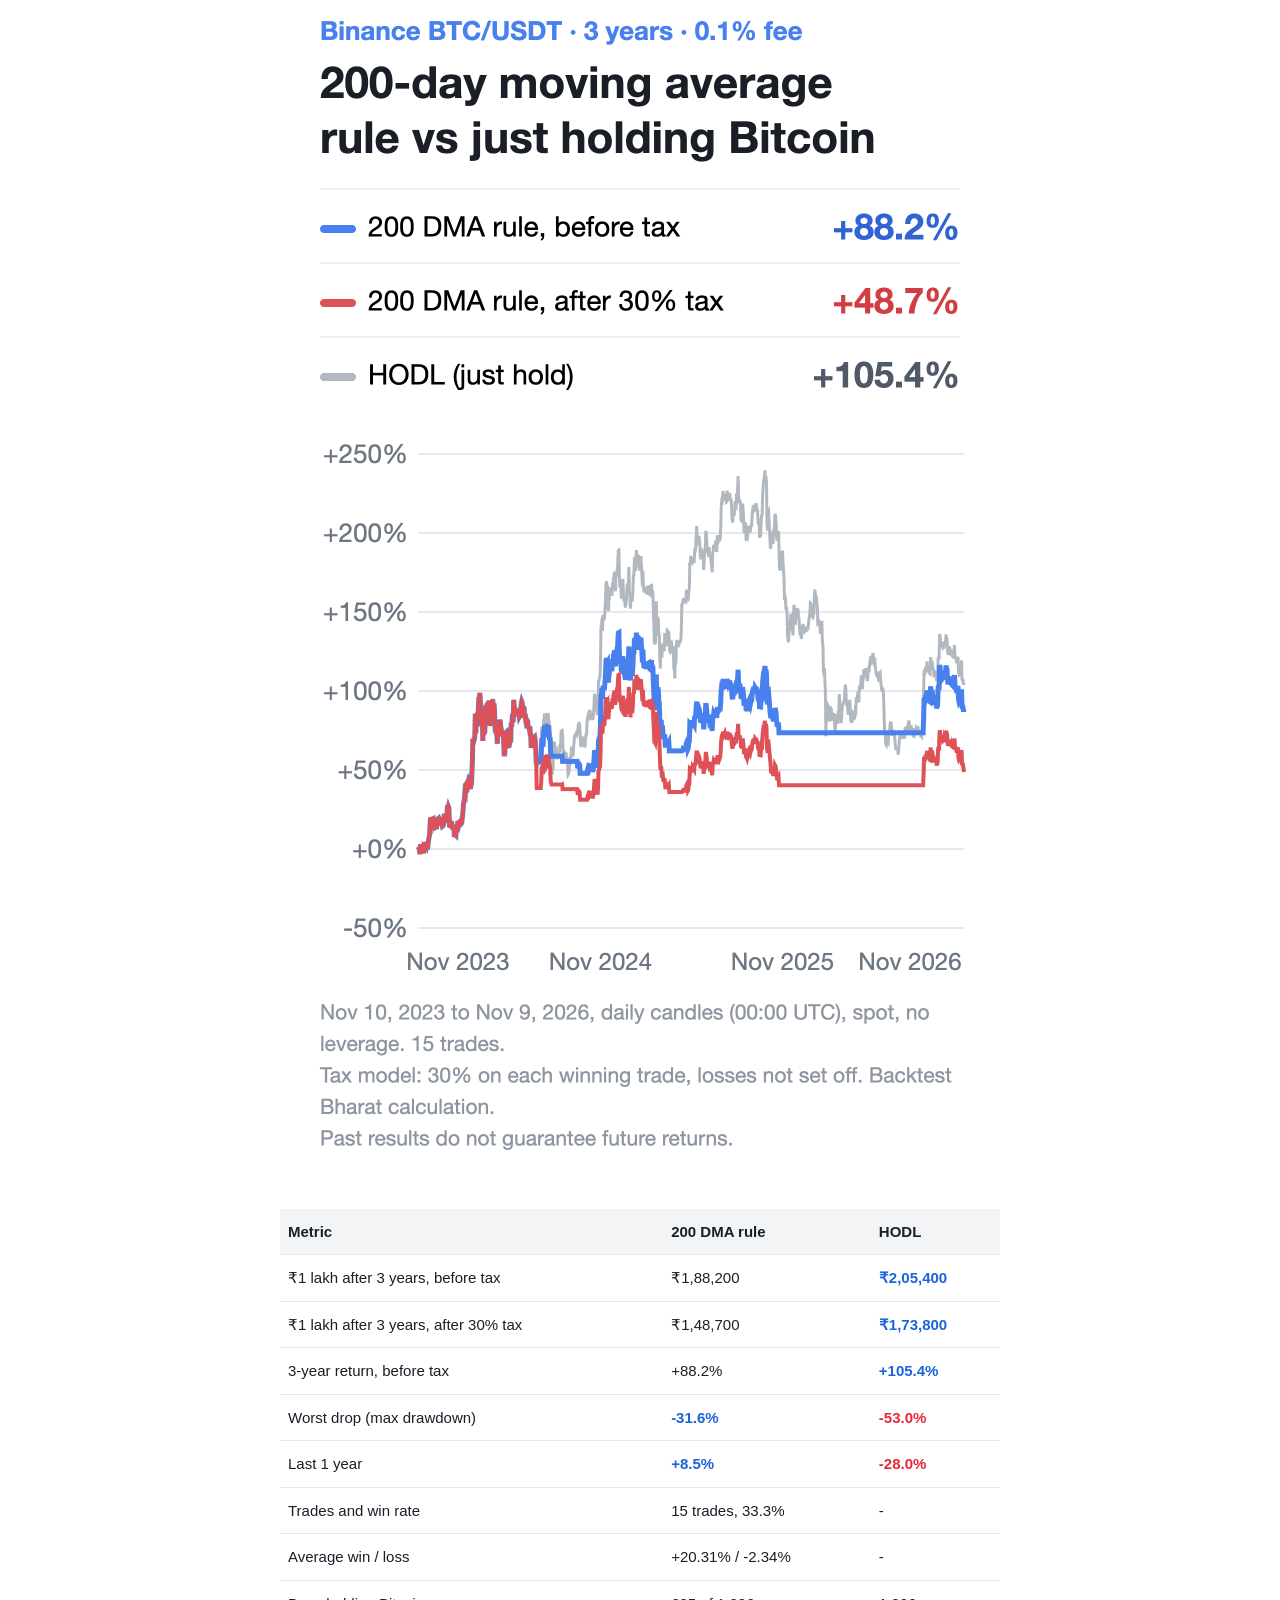
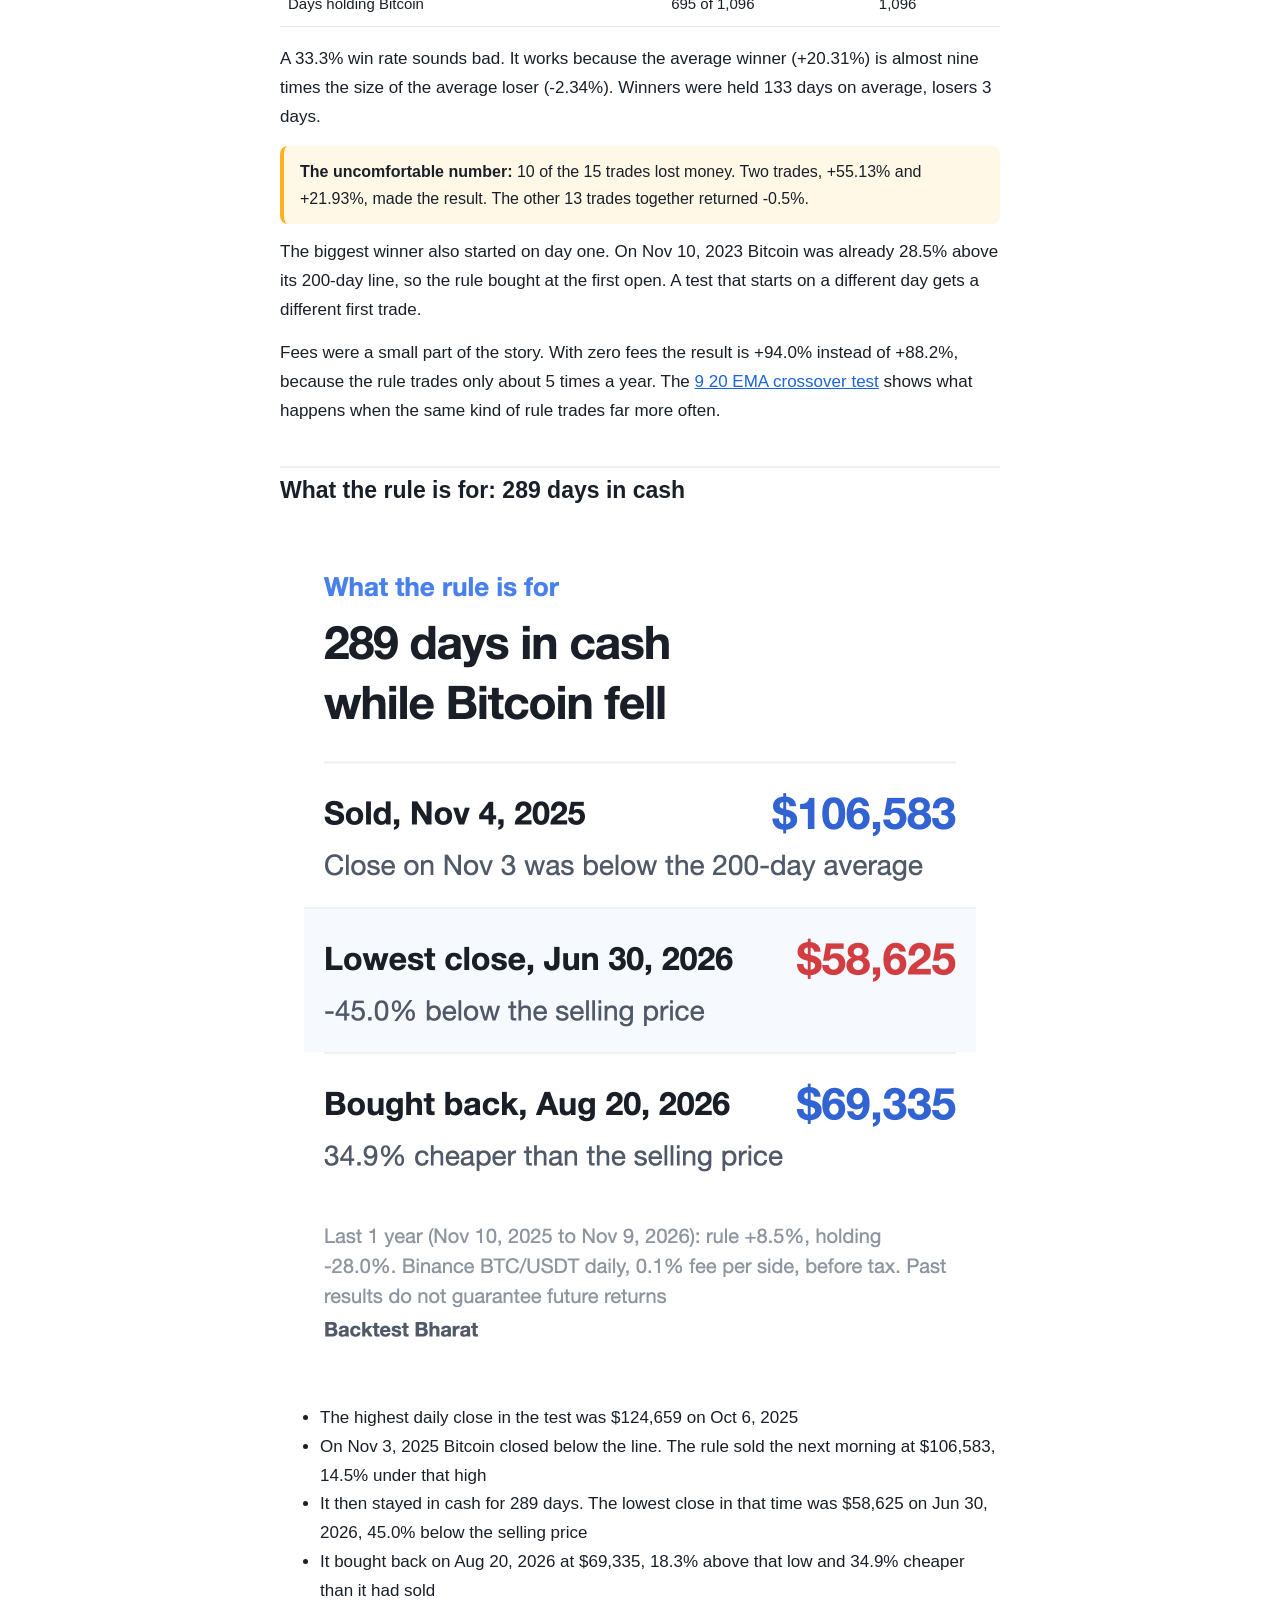
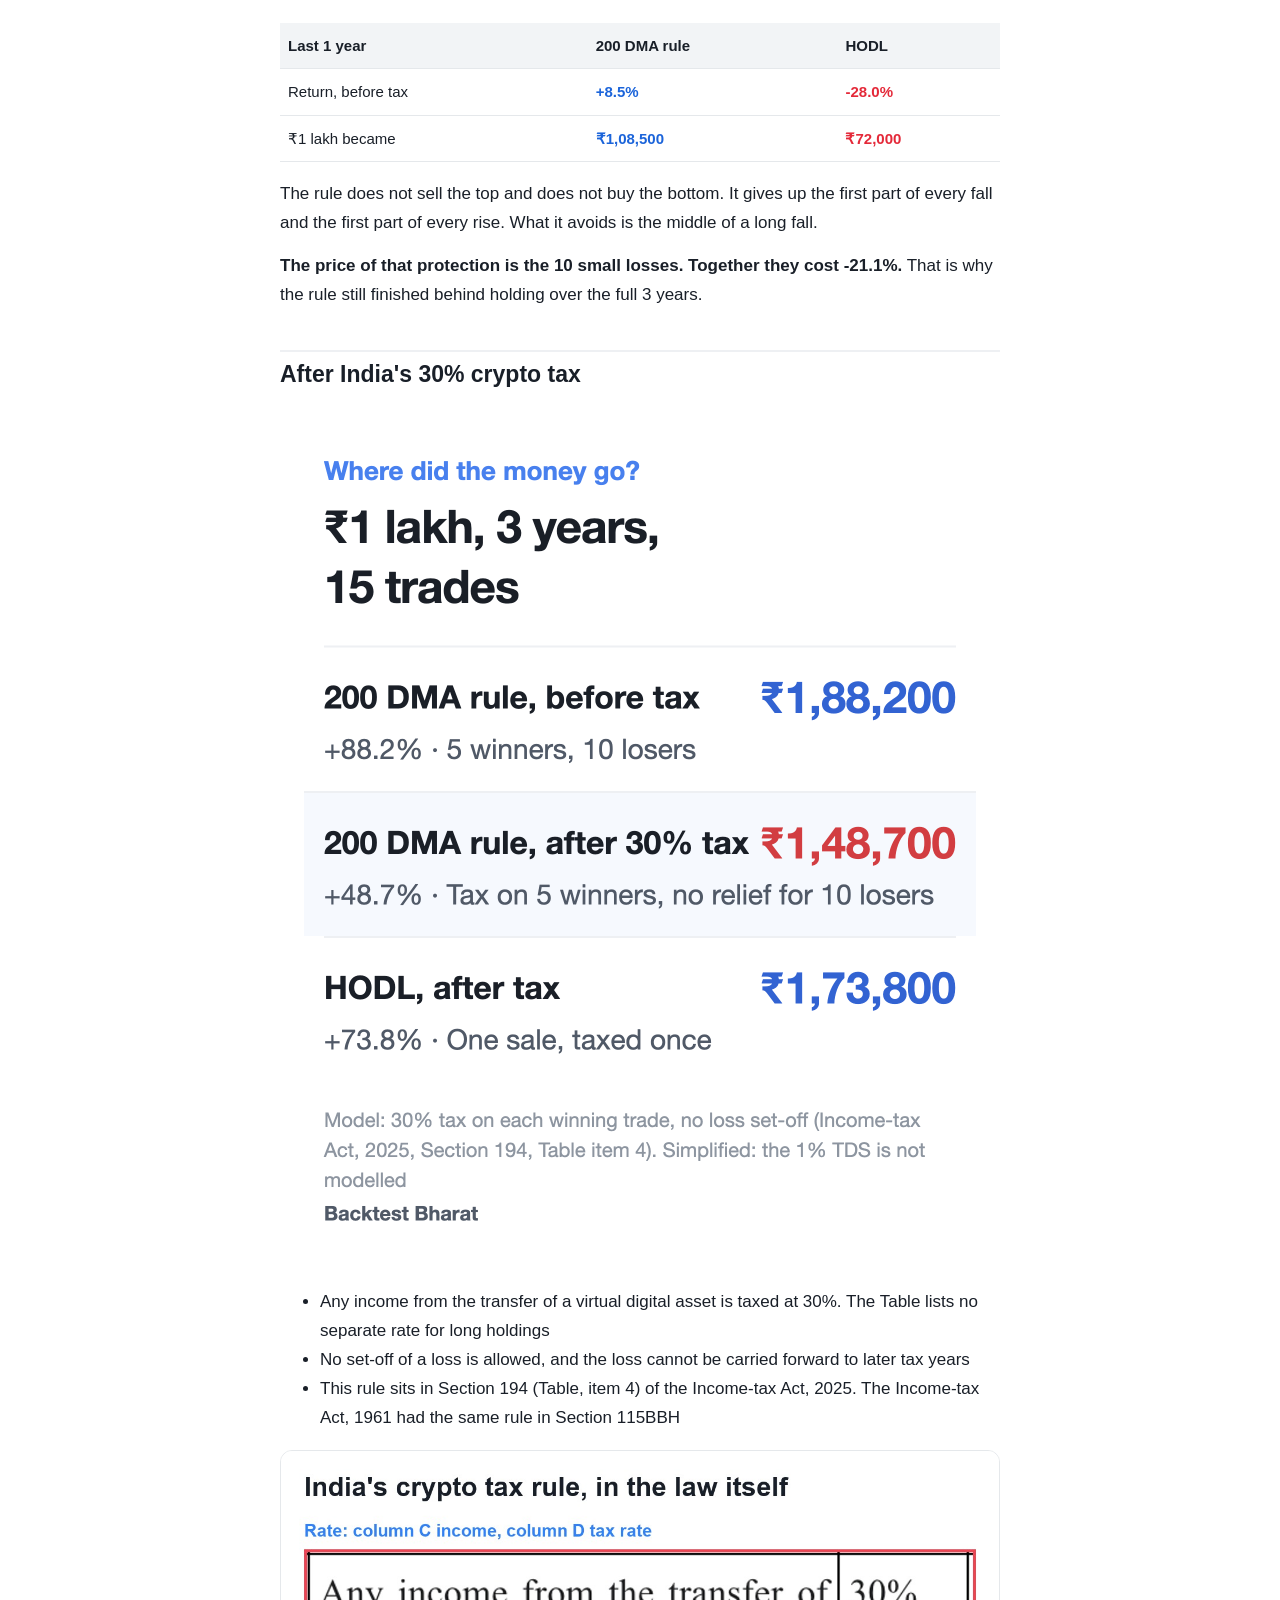
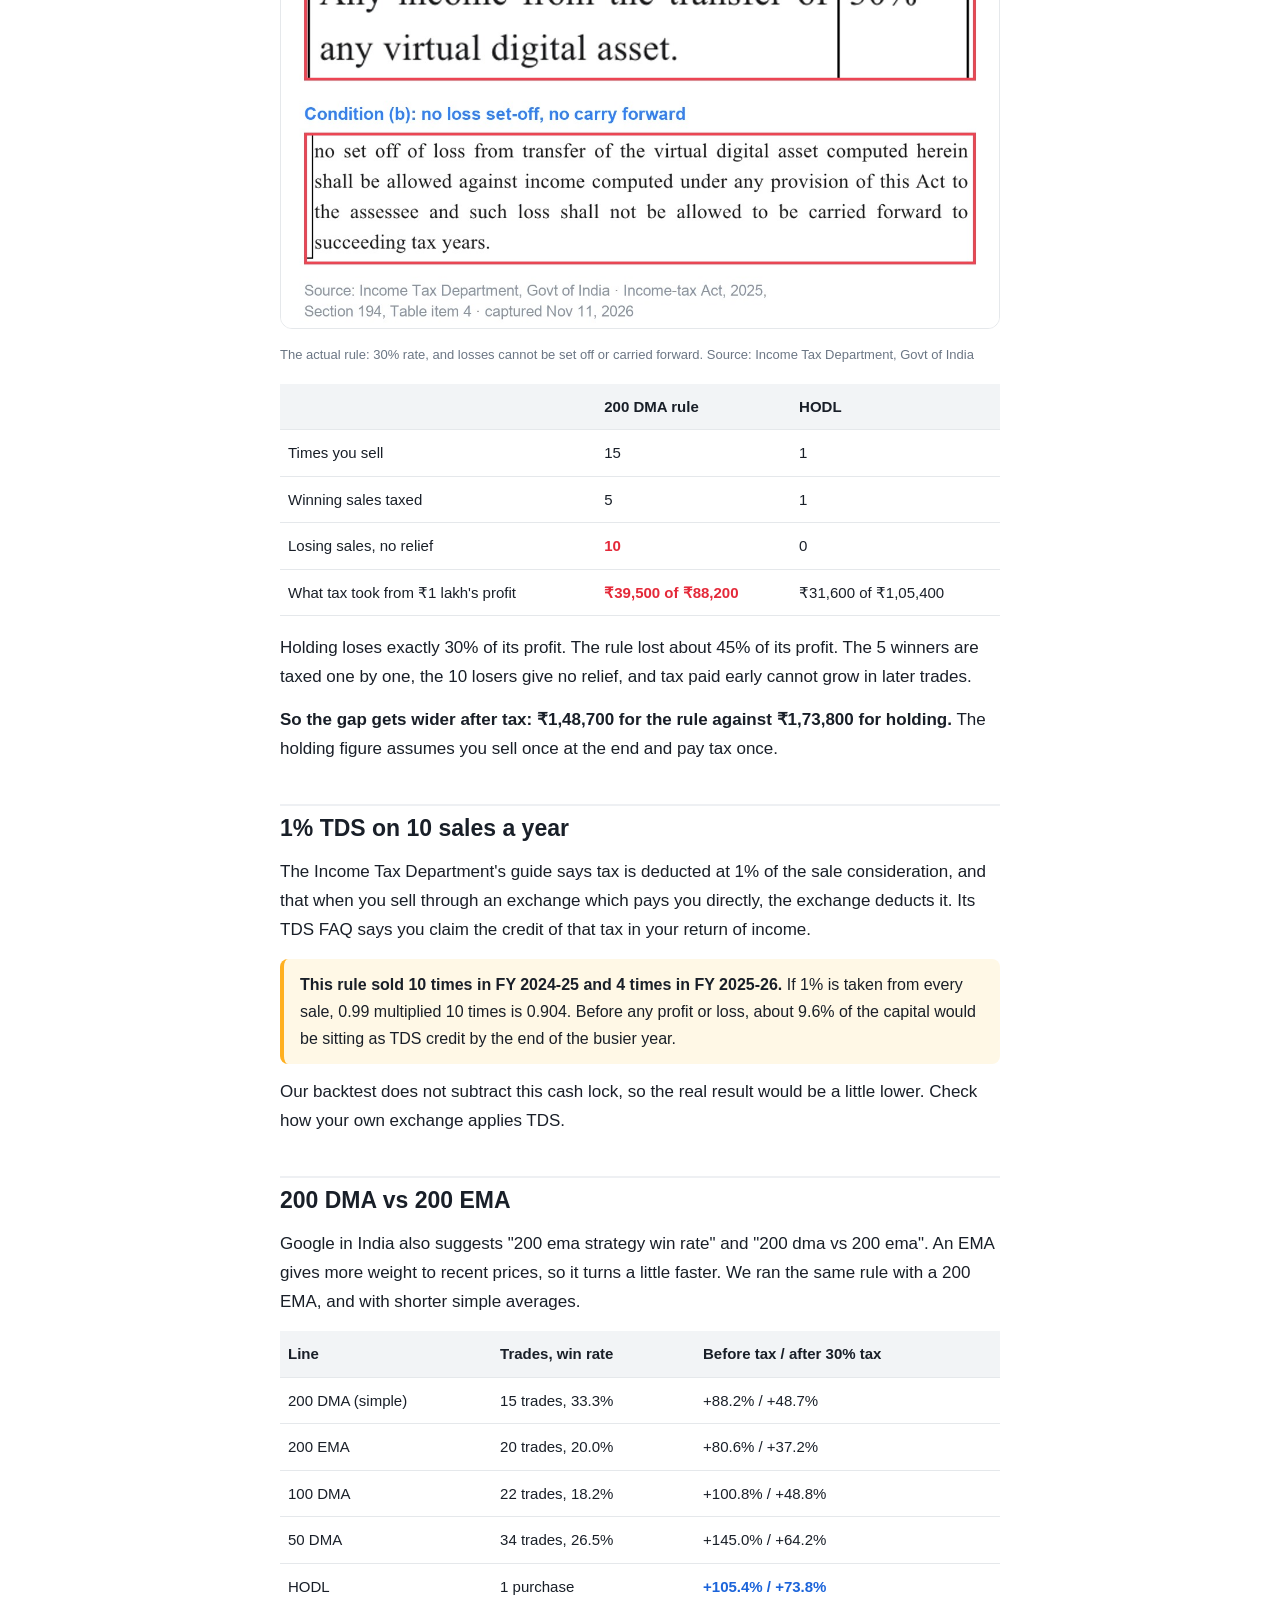
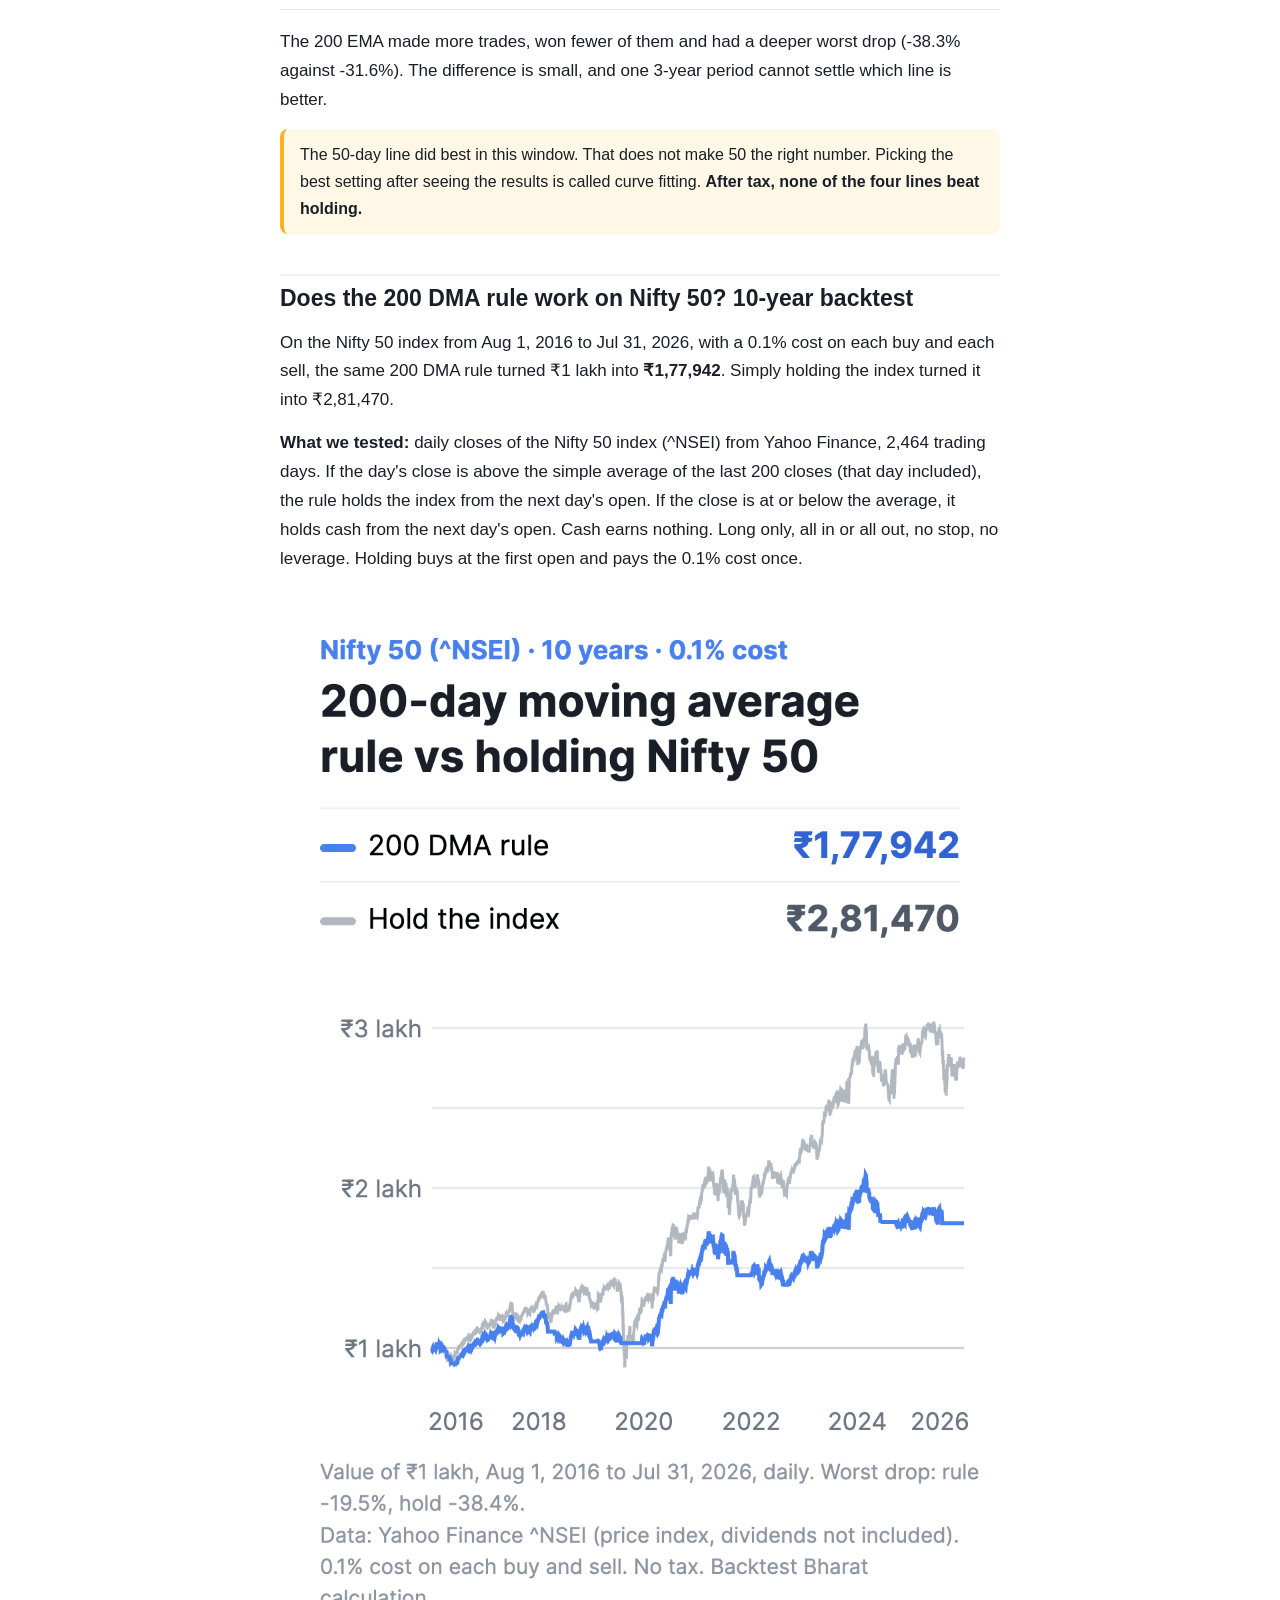
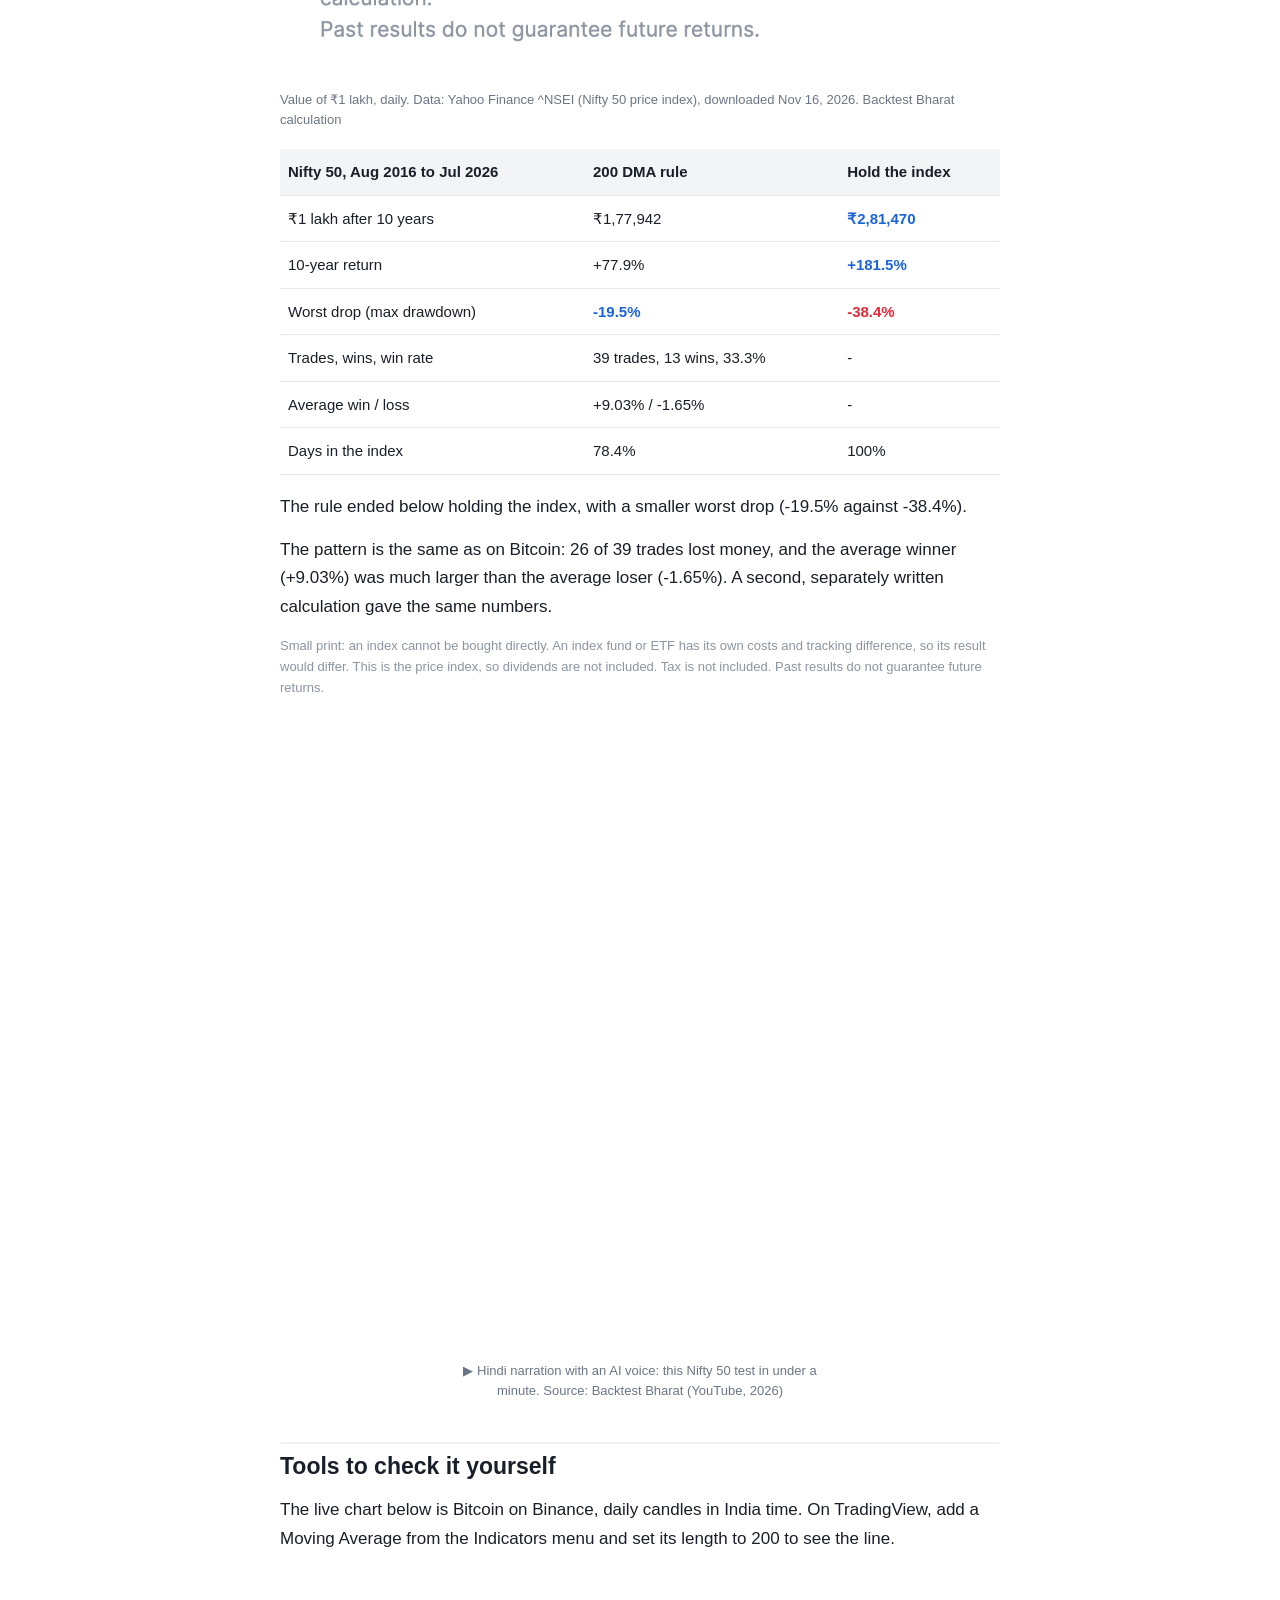
==== commit 33f398f8: "Add Nifty 50 section to the 200 DMA and Turtle posts" ====
--- a/200-day-moving-average-strategy-bitcoin-backtest-india-tax/index.html
+++ b/200-day-moving-average-strategy-bitcoin-backtest-india-tax/index.html
@@ -27,10 +27,10 @@
 <link rel="preload" href="/assets/fonts/source-serif-4-700-latin.woff2" as="font" type="font/woff2" crossorigin>
 <link rel="stylesheet" href="/assets/site.css">
 <meta property="article:published_time" content="2026-11-13T12:46:00+05:30">
-<meta property="article:modified_time" content="2026-11-13T12:46:00+05:30">
+<meta property="article:modified_time" content="2026-11-17T05:50:00+05:30">
 <meta property="og:image:width" content="1440">
 <meta property="og:image:height" content="2426">
-<script type="application/ld+json">{"@context":"https://schema.org","@type":"Article","headline":"200 Day Moving Average Strategy on Bitcoin: 200 DMA Win Rate and Backtest After India's 30% Crypto Tax","description":"200 day moving average strategy on Bitcoin, 3-year backtest: 15 trades, 33.3% win rate, +88.2% before and +48.7% after India's 30% tax.","image":["https://backtestbharat.github.io/img/200-day-moving-average-strategy-bitcoin-backtest-india-tax/e9-chart_m.png"],"datePublished":"2026-11-13T12:46:00+05:30","dateModified":"2026-11-13T12:46:00+05:30","inLanguage":"en-IN","author":{"@type":"Organization","name":"Backtest Bharat","url":"https://backtestbharat.github.io/"},"publisher":{"@type":"Organization","name":"Backtest Bharat","url":"https://backtestbharat.github.io/","logo":{"@type":"ImageObject","url":"https://backtestbharat.github.io/assets/bb-logo-192.png","width":192,"height":192}},"mainEntityOfPage":{"@type":"WebPage","@id":"https://backtestbharat.github.io/200-day-moving-average-strategy-bitcoin-backtest-india-tax/"}}</script>
+<script type="application/ld+json">{"@context":"https://schema.org","@type":"Article","headline":"200 Day Moving Average Strategy on Bitcoin: 200 DMA Win Rate and Backtest After India's 30% Crypto Tax","description":"200 day moving average strategy on Bitcoin, 3-year backtest: 15 trades, 33.3% win rate, +88.2% before and +48.7% after India's 30% tax.","image":["https://backtestbharat.github.io/img/200-day-moving-average-strategy-bitcoin-backtest-india-tax/e9-chart_m.png"],"datePublished":"2026-11-13T12:46:00+05:30","dateModified":"2026-11-17T05:50:00+05:30","inLanguage":"en-IN","author":{"@type":"Organization","name":"Backtest Bharat","url":"https://backtestbharat.github.io/"},"publisher":{"@type":"Organization","name":"Backtest Bharat","url":"https://backtestbharat.github.io/","logo":{"@type":"ImageObject","url":"https://backtestbharat.github.io/assets/bb-logo-192.png","width":192,"height":192}},"mainEntityOfPage":{"@type":"WebPage","@id":"https://backtestbharat.github.io/200-day-moving-average-strategy-bitcoin-backtest-india-tax/"}}</script>
 <script type="application/ld+json">{"@context":"https://schema.org","@type":"BreadcrumbList","itemListElement":[{"@type":"ListItem","position":1,"name":"Home","item":"https://backtestbharat.github.io/"},{"@type":"ListItem","position":2,"name":"All backtests","item":"https://backtestbharat.github.io/all-backtests/"},{"@type":"ListItem","position":3,"name":"200 Day Moving Average Strategy on Bitcoin: 200 DMA Win Rate and Backtest After India's 30% Crypto Tax","item":"https://backtestbharat.github.io/200-day-moving-average-strategy-bitcoin-backtest-india-tax/"}]}</script>
 <style>
 .thp{font-size:17px;line-height:1.7;color:#191f28;font-family:Inter,'Helvetica Neue',Arial,sans-serif}
@@ -75,7 +75,7 @@
 <article>
 <nav class="bbcrumb" aria-label="Breadcrumb"><a href="/">Home</a><i aria-hidden="true">/</i><a href="/all-backtests/">All backtests</a><i aria-hidden="true">/</i><a href="/all-backtests/#200-dma">200 DMA</a></nav>
 <h1 class="page-title">200 Day Moving Average Strategy on Bitcoin: 200 DMA Win Rate and Backtest After India&#x27;s 30% Crypto Tax</h1>
-<p class="post-meta"><time datetime="2026-11-13T12:46:00+05:30">13 Nov 2026</time> · Backtest Bharat</p>
+<p class="post-meta"><time datetime="2026-11-13T12:46:00+05:30">13 Nov 2026</time> · Updated <time datetime="2026-11-17T05:50:00+05:30">17 Nov 2026</time> · Backtest Bharat</p>
 <div class="post-body">
 <div class="thp">
 <p>The 200 day moving average strategy returned +88.2% on Binance BTC/USDT from Nov 2023 to Nov 2026, with a 0.1% fee per side, against +105.4% for holding. <b>But it sat in cash for 289 days while Bitcoin fell 45%, and its worst drop was -31.6% against -53.0% for holding.</b></p>
@@ -105,6 +105,7 @@
 <li><a href="#tax">After India's 30% crypto tax</a></li>
 <li><a href="#tds">1% TDS on 10 sales a year</a></li>
 <li><a href="#ema">200 DMA vs 200 EMA</a></li>
+<li><a href="#nifty">200 DMA on Nifty 50</a></li>
 <li><a href="#tools">Tools</a></li>
 <li><a href="#watch">Videos</a></li>
 <li><a href="#faq">FAQ</a></li>
@@ -225,6 +226,26 @@
 <p>The 200 EMA made more trades, won fewer of them and had a deeper worst drop (-38.3% against -31.6%). The difference is small, and one 3-year period cannot settle which line is better.</p>
 <div class="warn">The 50-day line did best in this window. That does not make 50 the right number. Picking the best setting after seeing the results is called curve fitting. <b>After tax, none of the four lines beat holding.</b></div>
 
+<h2 id="nifty">Does the 200 DMA rule work on Nifty 50? 10-year backtest</h2>
+<p>On the Nifty 50 index from Aug 1, 2016 to Jul 31, 2026, with a 0.1% cost on each buy and each sell, the same 200 DMA rule turned ₹1 lakh into <b>₹1,77,942</b>. Simply holding the index turned it into ₹2,81,470.</p>
+<p><b>What we tested:</b> daily closes of the Nifty 50 index (^NSEI) from Yahoo Finance, 2,464 trading days. If the day's close is above the simple average of the last 200 closes (that day included), the rule holds the index from the next day's open. If the close is at or below the average, it holds cash from the next day's open. Cash earns nothing. Long only, all in or all out, no stop, no leverage. Holding buys at the first open and pays the 0.1% cost once.</p>
+<div class="separator" style="text-align:center;margin:16px 0 6px"><img src="/img/200-day-moving-average-strategy-bitcoin-backtest-india-tax/e9-nifty-chart.png" alt="200 day moving average rule vs holding the Nifty 50 index, value of ₹1 lakh from Aug 2016 to Jul 2026" style="max-width:100%;height:auto;border-radius:12px" border="0" width="1080" height="1626" loading="lazy" /></div>
+<p class="small" style="margin:0 0 18px;color:#6b7684">Value of ₹1 lakh, daily. Data: Yahoo Finance ^NSEI (Nifty 50 price index), downloaded Nov 16, 2026. Backtest Bharat calculation</p>
+<table>
+<tr><th>Nifty 50, Aug 2016 to Jul 2026</th><th>200 DMA rule</th><th>Hold the index</th></tr>
+<tr><td>₹1 lakh after 10 years</td><td>₹1,77,942</td><td class="up">₹2,81,470</td></tr>
+<tr><td>10-year return</td><td>+77.9%</td><td class="up">+181.5%</td></tr>
+<tr><td>Worst drop (max drawdown)</td><td class="up">-19.5%</td><td class="dn">-38.4%</td></tr>
+<tr><td>Trades, wins, win rate</td><td>39 trades, 13 wins, 33.3%</td><td>-</td></tr>
+<tr><td>Average win / loss</td><td>+9.03% / -1.65%</td><td>-</td></tr>
+<tr><td>Days in the index</td><td>78.4%</td><td>100%</td></tr>
+</table>
+<p>The rule ended below holding the index, with a smaller worst drop (-19.5% against -38.4%).</p>
+<p>The pattern is the same as on Bitcoin: 26 of 39 trades lost money, and the average winner (+9.03%) was much larger than the average loser (-1.65%). A second, separately written calculation gave the same numbers.</p>
+<p class="small">Small print: an index cannot be bought directly. An index fund or ETF has its own costs and tracking difference, so its result would differ. This is the price index, so dividends are not included. Tax is not included. Past results do not guarantee future returns.</p>
+<div style="max-width:360px;margin:16px auto 6px"><div style="position:relative;padding-bottom:177.78%;height:0;overflow:hidden;border-radius:12px"><iframe src="https://www.youtube-nocookie.com/embed/fLlaF6S_Vso" title="200 DMA rule on Nifty 50: 10-year test (Backtest Bharat, YouTube Short)" loading="lazy" style="position:absolute;top:0;left:0;width:100%;height:100%;border:0" allow="accelerometer; encrypted-media; gyroscope; picture-in-picture" allowfullscreen></iframe></div></div>
+<p class="small" style="margin:0 auto 18px;max-width:360px;text-align:center;color:#6b7684">▶ Hindi narration with an AI voice: this Nifty 50 test in under a minute. Source: Backtest Bharat (YouTube, 2026)</p>
+
 <h2 id="tools">Tools to check it yourself</h2>
 <p>The live chart below is Bitcoin on Binance, daily candles in India time. On TradingView, add a Moving Average from the Indicators menu and set its length to 200 to see the line.</p>
 <div style="height:460px;width:100%;margin:12px 0 6px"><div class="tradingview-widget-container" style="height:100%;width:100%"><div class="tradingview-widget-container__widget" style="height:100%;width:100%"></div>
@@ -250,6 +271,7 @@
 <details><summary>What is the win rate of the 200 day moving average strategy?</summary><p>On Binance BTC/USDT from Nov 2023 to Nov 2026, with a 0.1% fee per side, 5 of 15 trades won, a win rate of 33.3%. The average winner made +20.31% and the average loser lost -2.34%. Past results do not guarantee future returns.</p></details>
 <details><summary>What does 200 DMA mean?</summary><p>200 DMA means 200-day moving average: the average of the last 200 daily closing prices. A price above the line is read as a long-term uptrend, and a price below it as a downtrend.</p></details>
 <details><summary>Does the 200 day moving average strategy work on Bitcoin?</summary><p>On Binance BTC/USDT from Nov 2023 to Nov 2026, with a 0.1% fee per side, it returned +88.2% against +105.4% for holding, with a worst drop of -31.6% against -53.0%. In the last 1 year it made +8.5% while holding lost -28.0%. This is one coin and one 3-year period, not a general rule.</p></details>
+<details><summary>Does the 200 day moving average strategy work on Nifty?</summary><p>On the Nifty 50 index (Yahoo Finance daily data) from Aug 2016 to Jul 2026, with a 0.1% cost on each buy and each sell, the 200 DMA rule turned ₹1 lakh into ₹1,77,942, against ₹2,81,470 for holding the index. Its worst drop was -19.5% against -38.4%. 13 of 39 trades won (33.3%). Dividends, fund costs and tax are not included. Past results do not guarantee future returns.</p></details>
 <details><summary>200 DMA vs 200 EMA: which is better?</summary><p>On Binance BTC/USDT from Nov 2023 to Nov 2026, with a 0.1% fee per side, the simple 200 DMA made 15 trades and returned +88.2%. The 200 EMA made 20 trades and returned +80.6%. After India's 30% tax they kept +48.7% and +37.2%. One period cannot settle it.</p></details>
 <details><summary>How does India's 30% crypto tax change the 200 day moving average result?</summary><p>On Binance BTC/USDT from Nov 2023 to Nov 2026, with a 0.1% fee per side, 30% tax on each winning trade and no set-off for losses, ₹1 lakh ended at ₹1,48,700 instead of ₹1,88,200. Holding Bitcoin, taxed once at the end, ended at ₹1,73,800 instead of ₹2,05,400.</p></details>
 <details><summary>Did Paul Tudor Jones publish the 200-day moving average rule as a trading system?</summary><p>No. He has called the 200-day moving average his metric for the trend and said he gets out below it. This post tests the simplest reading of that sentence, not how he or his fund trades.</p></details>
@@ -266,6 +288,7 @@
 <li>Tax sources: <a href="https://www.incometaxindia.gov.in/w/section-194-78" target="_blank" rel="nofollow">Income-tax Act, 2025, Section 194</a>; <a href="https://www.incometaxindia.gov.in/w/section-115bbh-5" target="_blank" rel="nofollow">Income-tax Act, 1961, Section 115BBH</a>; <a href="https://www.incometaxindia.gov.in/w/tds-on-payment-for-the-transfer-of-virtual-digital-assets-vdas-" target="_blank" rel="nofollow">Income Tax Department, TDS on transfer of VDAs</a>; <a href="https://www.incometaxindia.gov.in/documents/d/guest/faqs-on-tax-deducted-source" target="_blank" rel="nofollow">Income Tax Department, FAQs on TDS</a></li>
 <li>Binance in India: <a href="https://sansad.in/getFile/loksabhaquestions/annex/187/AU5805_lMTYNK.pdf?source=pqals" target="_blank" rel="nofollow">Ministry of Finance, answer to Lok Sabha Unstarred Question 5805 (Mar 30, 2026), Annexure I</a>; <a href="https://fiuindia.gov.in/pdfs/judgements/Binance_Order_10_2024.pdf" target="_blank" rel="nofollow">FIU-IND order, June 19, 2024</a>; <a href="https://www.binance.com/en/blog/regulation/3022489348045738409" target="_blank" rel="nofollow">Binance blog, Aug 15, 2024</a></li>
 <li>Search phrases: Google autocomplete for India, checked Nov 12, 2026</li>
+<li>Nifty 50 section (added Nov 17, 2026): Yahoo Finance ^NSEI daily data, downloaded Nov 16, 2026, Aug 1, 2016 to Jul 31, 2026 (2,464 trading days). 0.1% cost on each buy and each sell, no slippage, no tax, price index without dividends. A second, separately written calculation gave the same trades and results</li>
 <li>Last checked: Nov 12, 2026</li>
 </ul>
 <p class="small">This article is for education only and is not investment advice. Results are from past data and do not guarantee future returns. Crypto trading can lose money. Crypto products and NFTs are unregulated and can be highly risky. There may be no regulatory recourse for any loss from such transactions.</p>
@@ -275,6 +298,7 @@
 {"@type":"Question","name":"What is the win rate of the 200 day moving average strategy?","acceptedAnswer":{"@type":"Answer","text":"On Binance BTC/USDT from Nov 2023 to Nov 2026, with a 0.1% fee per side, 5 of 15 trades won, a win rate of 33.3%. The average winner made +20.31% and the average loser lost -2.34%. Past results do not guarantee future returns."}},
 {"@type":"Question","name":"What does 200 DMA mean?","acceptedAnswer":{"@type":"Answer","text":"200 DMA means 200-day moving average: the average of the last 200 daily closing prices. A price above the line is read as a long-term uptrend, and a price below it as a downtrend."}},
 {"@type":"Question","name":"Does the 200 day moving average strategy work on Bitcoin?","acceptedAnswer":{"@type":"Answer","text":"On Binance BTC/USDT from Nov 2023 to Nov 2026, with a 0.1% fee per side, it returned +88.2% against +105.4% for holding, with a worst drop of -31.6% against -53.0%. In the last 1 year it made +8.5% while holding lost -28.0%. This is one coin and one 3-year period, not a general rule."}},
+{"@type":"Question","name":"Does the 200 day moving average strategy work on Nifty?","acceptedAnswer":{"@type":"Answer","text":"On the Nifty 50 index (Yahoo Finance daily data) from Aug 2016 to Jul 2026, with a 0.1% cost on each buy and each sell, the 200 DMA rule turned ₹1 lakh into ₹1,77,942, against ₹2,81,470 for holding the index. Its worst drop was -19.5% against -38.4%. 13 of 39 trades won (33.3%). Dividends, fund costs and tax are not included. Past results do not guarantee future returns."}},
 {"@type":"Question","name":"200 DMA vs 200 EMA: which is better?","acceptedAnswer":{"@type":"Answer","text":"On Binance BTC/USDT from Nov 2023 to Nov 2026, with a 0.1% fee per side, the simple 200 DMA made 15 trades and returned +88.2%. The 200 EMA made 20 trades and returned +80.6%. After India's 30% tax they kept +48.7% and +37.2%. One period cannot settle it."}},
 {"@type":"Question","name":"How does India's 30% crypto tax change the 200 day moving average result?","acceptedAnswer":{"@type":"Answer","text":"On Binance BTC/USDT from Nov 2023 to Nov 2026, with a 0.1% fee per side, 30% tax on each winning trade and no set-off for losses, ₹1 lakh ended at ₹1,48,700 instead of ₹1,88,200. Holding Bitcoin, taxed once at the end, ended at ₹1,73,800 instead of ₹2,05,400."}},
 {"@type":"Question","name":"Did Paul Tudor Jones publish the 200-day moving average rule as a trading system?","acceptedAnswer":{"@type":"Answer","text":"No. He has called the 200-day moving average his metric for the trend and said he gets out below it. This post tests the simplest reading of that sentence, not how he or his fund trades."}},
